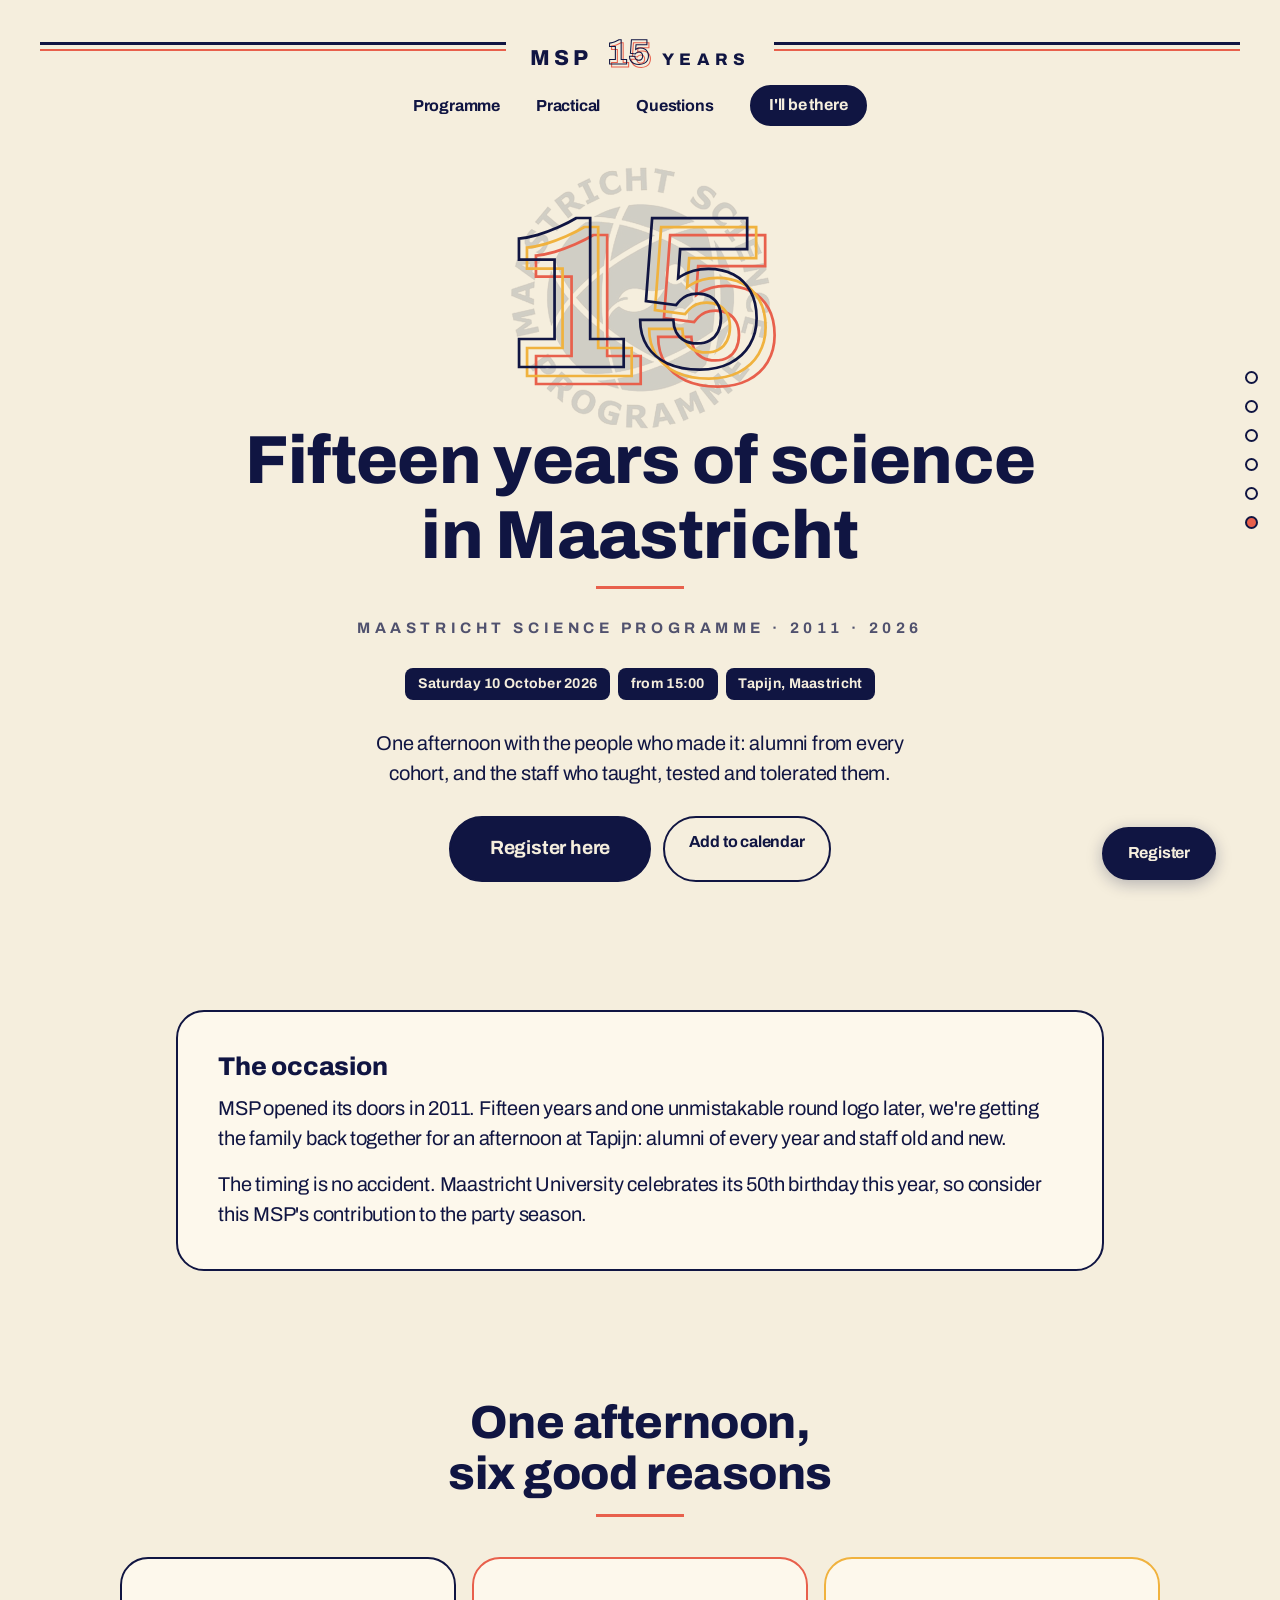
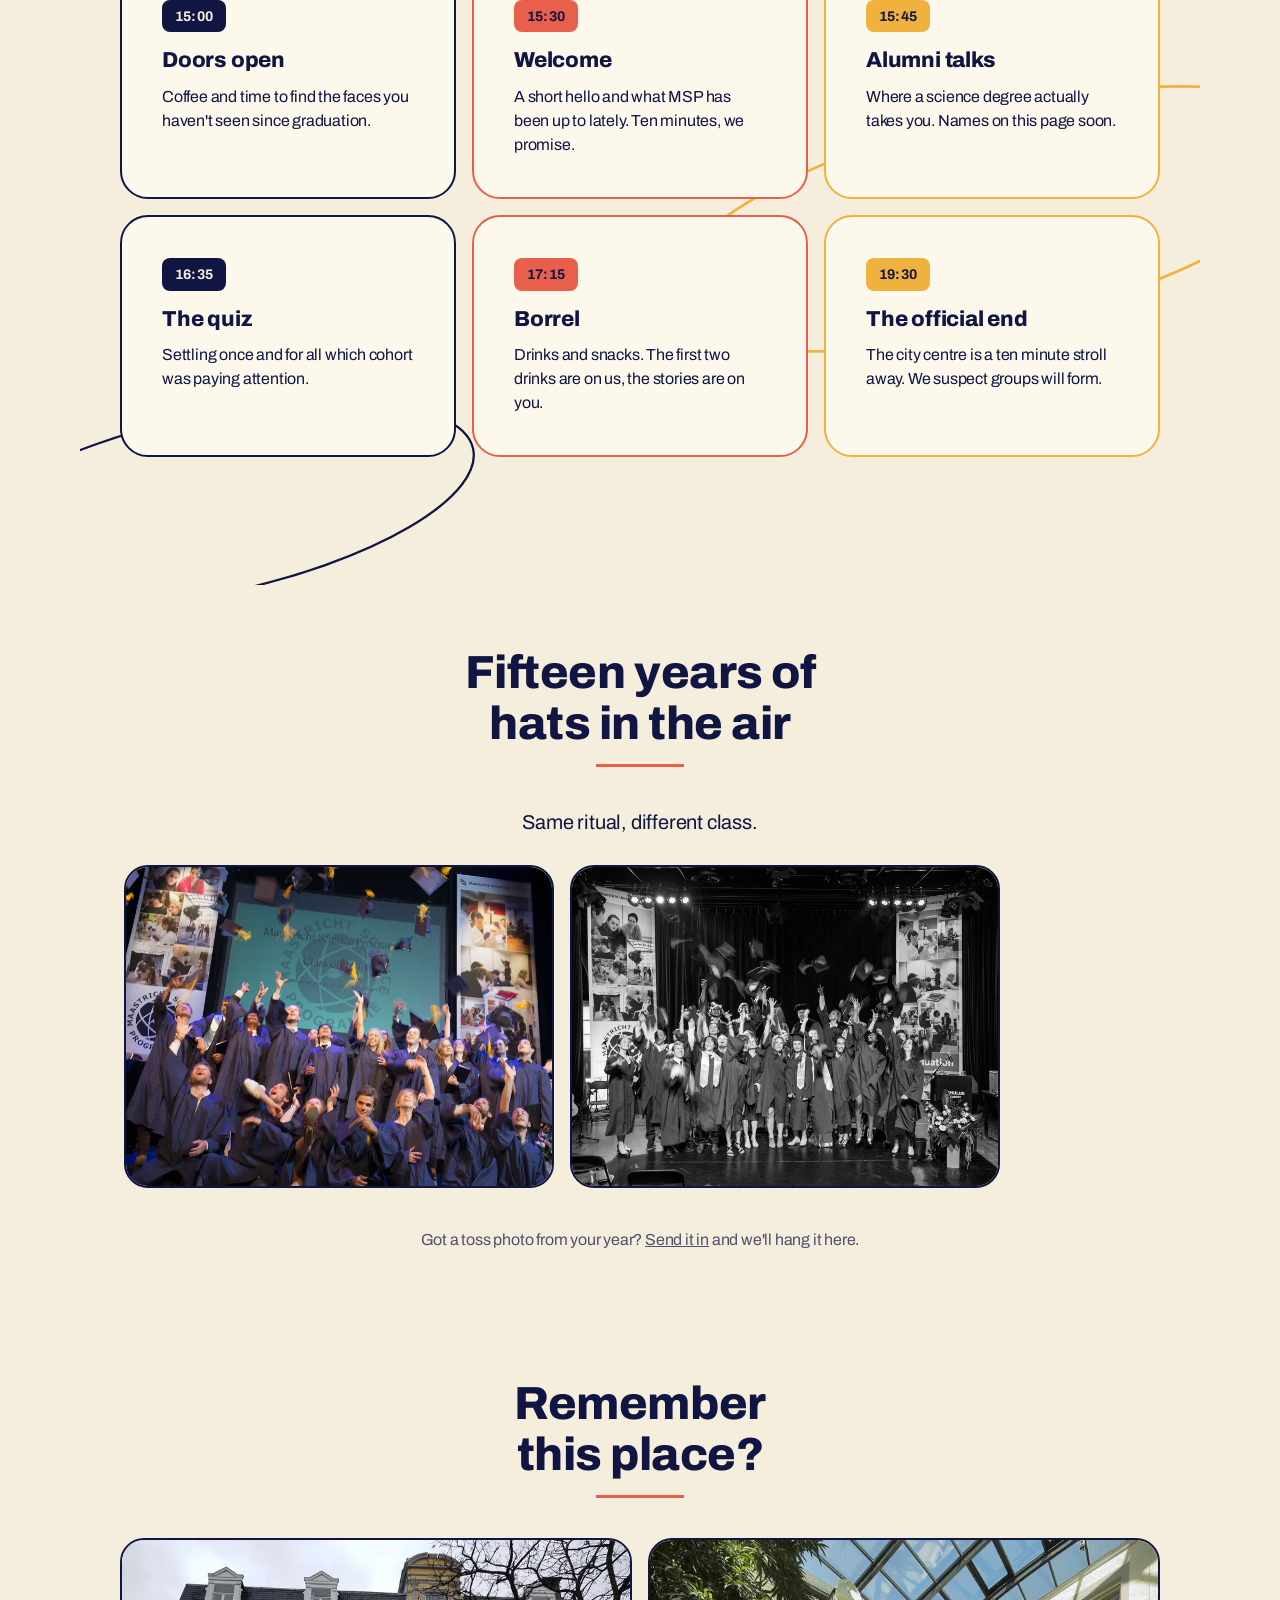
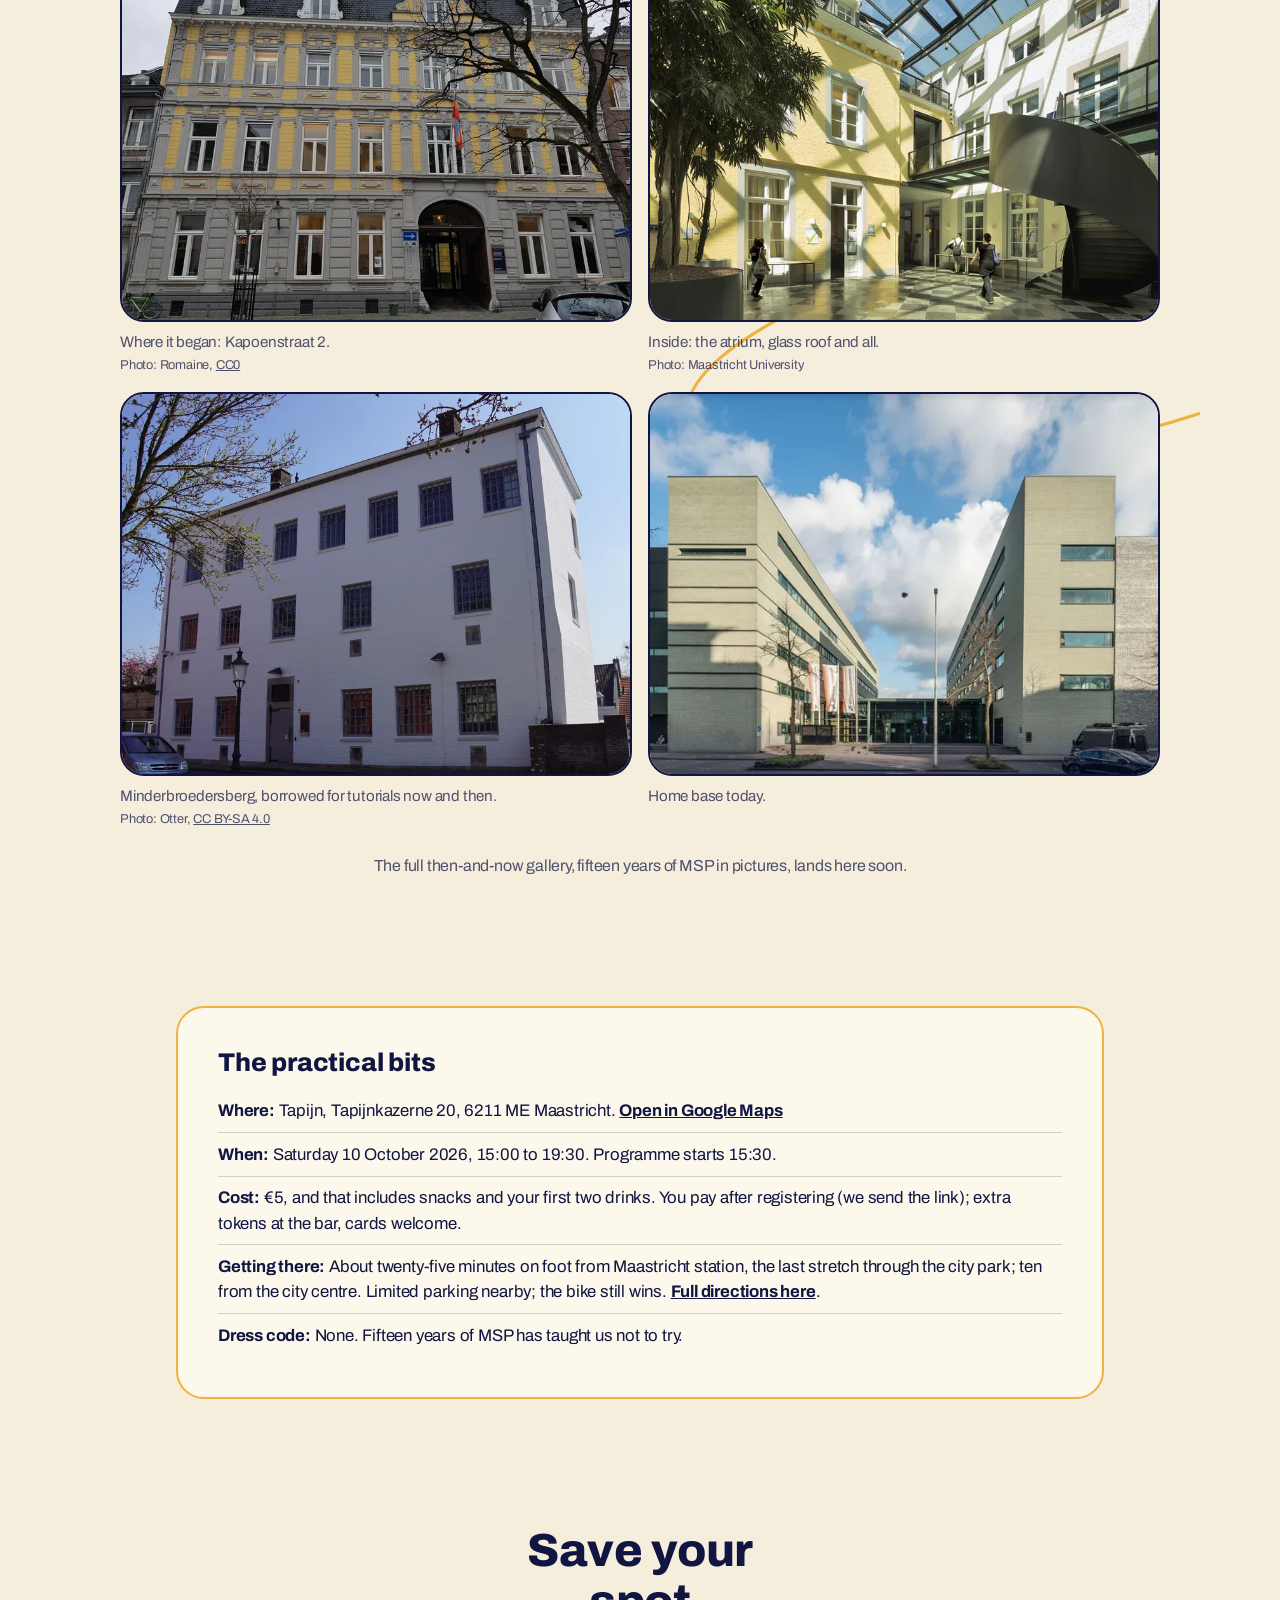
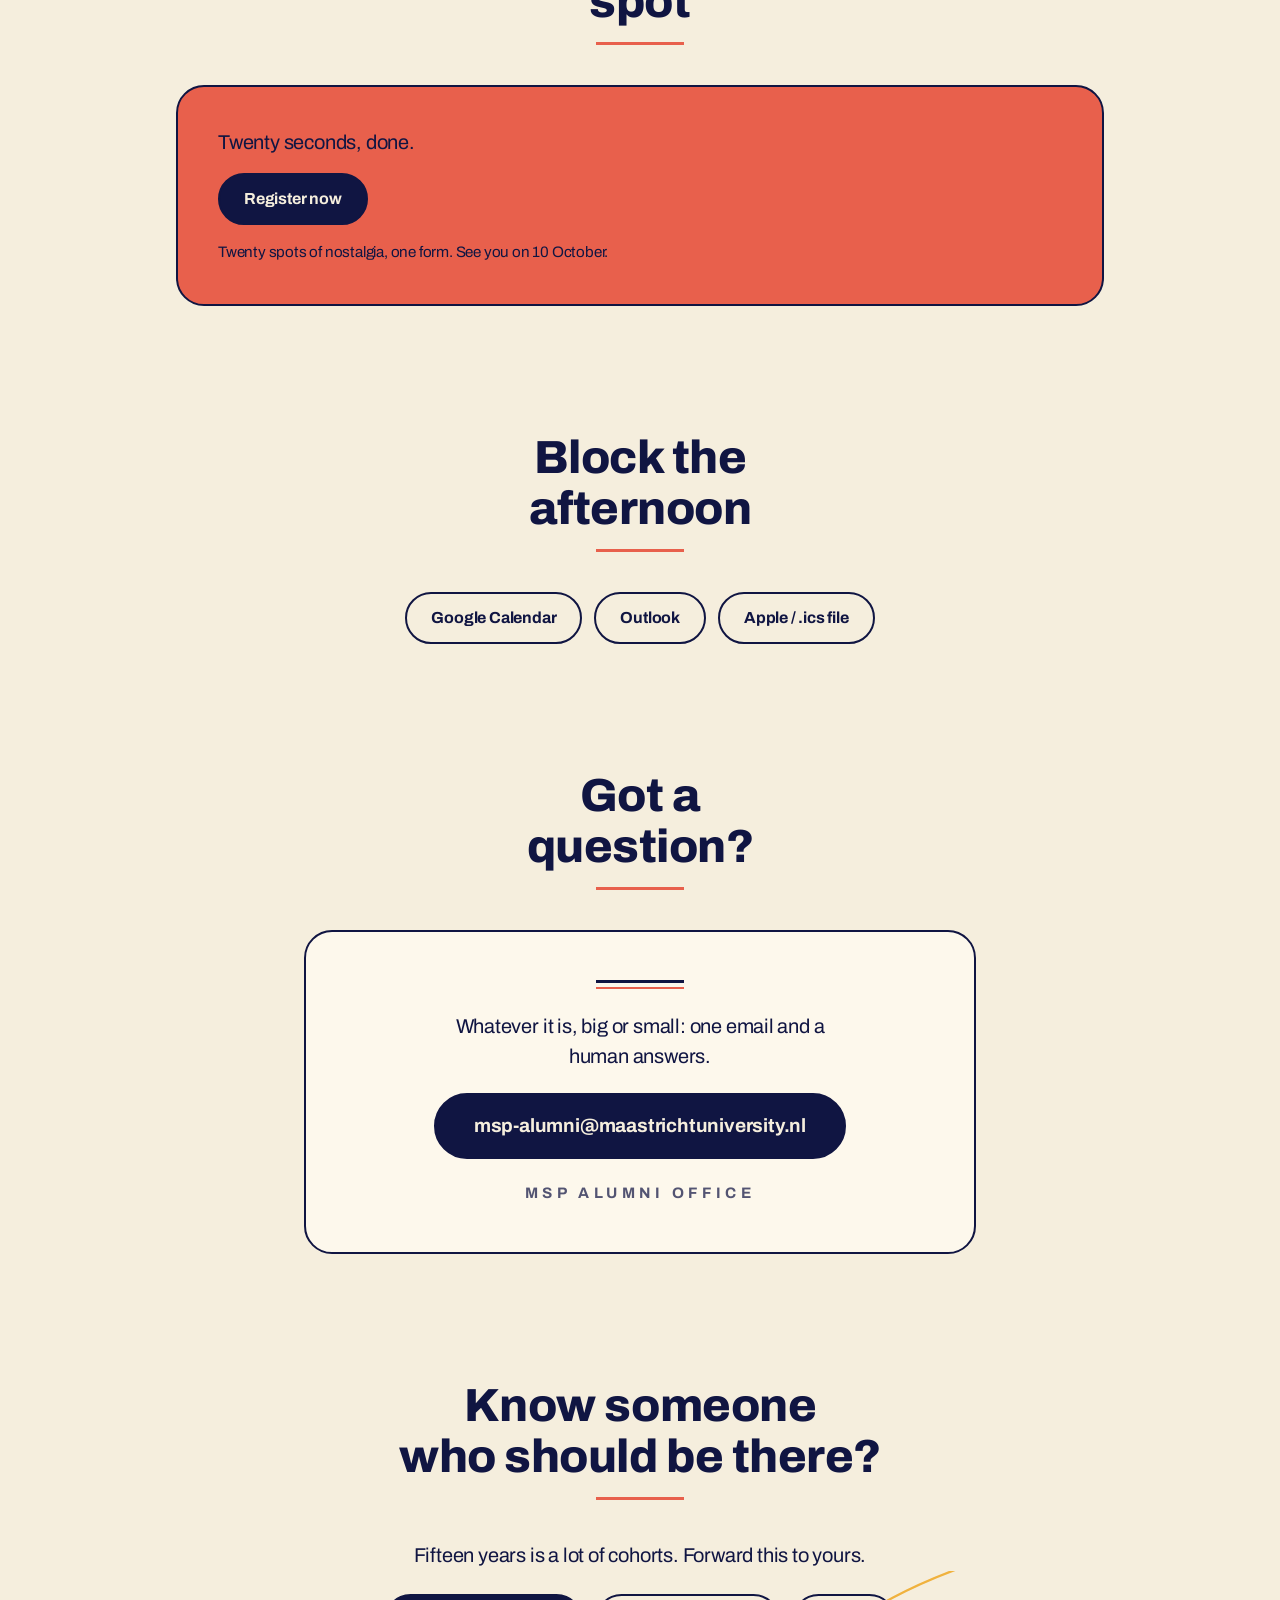
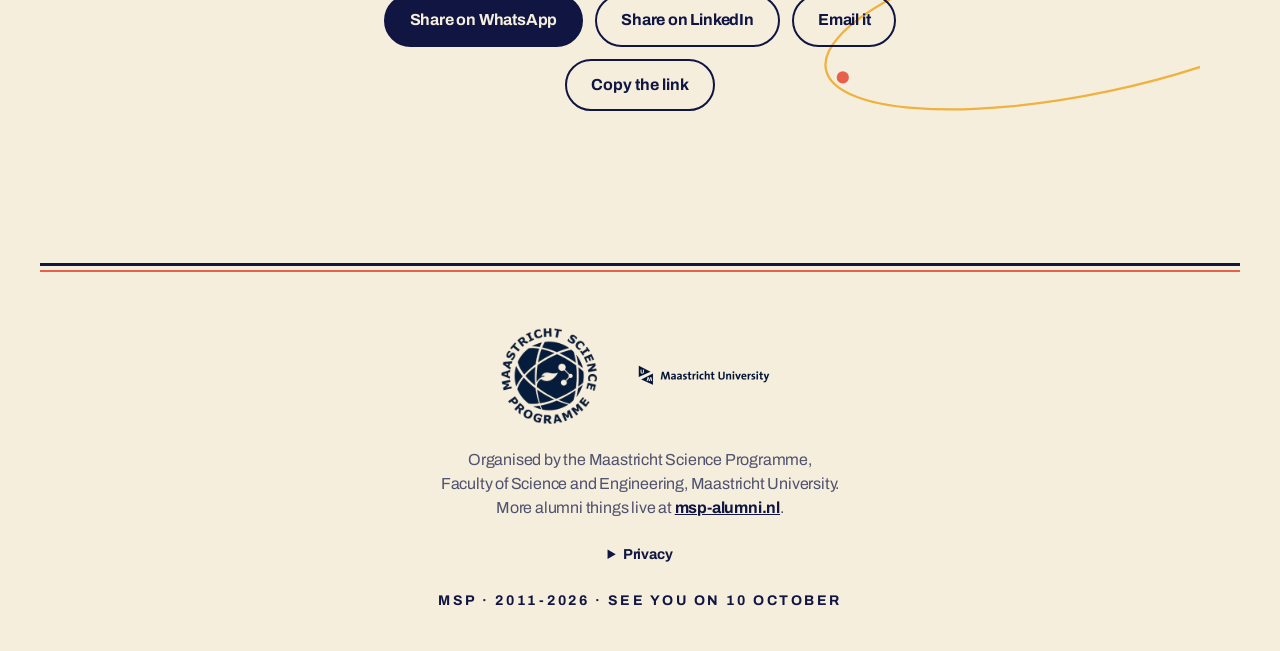
==== index.html @ 04e33cd6 "Section dot nav (desktop) + floating register pill past the hero (Inaki's suggestion)" ====
<!DOCTYPE html>
<html lang="en">
<head>
  <meta charset="utf-8">
  <meta name="viewport" content="width=device-width, initial-scale=1">
  <title>MSP 15 Years · Anniversary Drinks</title>
  <meta name="description" content="The Maastricht Science Programme turns 15. Anniversary drinks for alumni and staff, Saturday 10 October 2026, Tapijn, Maastricht.">
  <meta name="theme-color" content="#f5eedd">

  <meta property="og:title" content="MSP 15 Years · Anniversary Drinks in Maastricht">
  <meta property="og:description" content="Saturday 10 October 2026, from 15:00 at Tapijn. Alumni talks, the quiz, and a proper borrel. All MSP alumni and staff welcome. Entry €5, first two drinks included.">
  <meta property="og:image" content="https://msp15.nl/assets/img/og-image.jpg">
  <meta property="og:image:width" content="1200">
  <meta property="og:image:height" content="630">
  <meta property="og:url" content="https://msp15.nl/">
  <meta property="og:type" content="website">
  <meta name="twitter:card" content="summary_large_image">

  <link rel="icon" href="favicon.ico" sizes="32x32">
  <link rel="icon" href="favicon.svg" type="image/svg+xml">
  <link rel="apple-touch-icon" href="apple-touch-icon.png">

  <link rel="preload" href="assets/fonts/archivo-latin-var.woff2" as="font" type="font/woff2" crossorigin>
  <link rel="stylesheet" href="css/style.css">
</head>
<body>
  <a class="skip" href="#main">Skip to content</a>

  <div class="splash" aria-hidden="true">
    <span class="splash-rules splash-rules--a"></span>
    <span class="splash-rules splash-rules--b"></span>
    <div class="splash-lockup">
      <img class="splash-logo" src="assets/img/msp-logo-navy-480.png" alt="" width="480" height="484">
      <svg class="splash-15" viewBox="32 26 240 184">
        <g font-family="'Archivo', Arial, sans-serif" font-weight="800" font-size="200" text-anchor="middle" fill="none">
          <text x="160" y="198" stroke="#e8604c" stroke-width="2.5">15</text>
          <text x="152" y="190" stroke="#f0b23e" stroke-width="2.5">15</text>
          <text x="144" y="182" stroke="#101542" stroke-width="2.5">15</text>
        </g>
      </svg>
    </div>
  </div>

  <header class="site-head">
    <div class="head-inner">
      <span class="rule-pair" aria-hidden="true"></span>
      <a class="mark" href="#top" aria-label="MSP 15 years, back to top">
        <span class="mark-msp">MSP</span>
        <svg class="mark-15" viewBox="0 0 290 230" aria-hidden="true" style="overflow: visible">
          <g font-family="'Archivo', Arial, sans-serif" font-weight="800" font-size="200" text-anchor="middle" fill="none">
            <text x="158" y="196" stroke="#e8604c" stroke-width="6">15</text>
            <text x="146" y="184" stroke="#101542" stroke-width="6">15</text>
          </g>
        </svg>
        <span class="mark-years">years</span>
      </a>
      <span class="rule-pair" aria-hidden="true"></span>
    </div>
    <nav aria-label="Main" class="head-nav">
      <a href="#programme">Programme</a>
      <a href="#practical">Practical</a>
      <a href="#faq">Questions</a>
      <a href="#rsvp" class="btn btn-primary btn-small js-rsvp">I'll be there</a>
    </nav>
  </header>

  <nav class="dot-nav" aria-label="Page sections">
    <a href="#occasion"><span>The occasion</span></a>
    <a href="#programme"><span>Programme</span></a>
    <a href="#hats"><span>Hats in the air</span></a>
    <a href="#practical"><span>Practical</span></a>
    <a href="#rsvp"><span>Register</span></a>
    <a href="#share"><span>Spread the word</span></a>
  </nav>

  <a href="#rsvp" class="btn btn-primary floating-register js-rsvp" hidden>Register</a>

  <main id="main">
    <section class="hero" id="top">
      <div class="hero-lockup">
        <img class="hero-logo" src="assets/img/msp-logo-navy-480.png" alt="" width="480" height="484">
        <svg class="hero-15" viewBox="32 26 240 184" role="img" aria-label="15">
          <g font-family="'Archivo', Arial, sans-serif" font-weight="800" font-size="200" text-anchor="middle" fill="none">
            <text x="160" y="198" stroke="#e8604c" stroke-width="2.5">15</text>
            <text x="152" y="190" stroke="#f0b23e" stroke-width="2.5">15</text>
            <text x="144" y="182" stroke="#101542" stroke-width="2.5">15</text>
          </g>
        </svg>
      </div>
      <h1 class="two-line">
        <span class="line-serif">Fifteen years of science</span>
        <span class="line-sans">in Maastricht</span>
      </h1>
      <p class="kicker">Maastricht Science Programme · 2011 · 2026</p>
      <p class="date-line">
        <span class="chip chip-dark">Saturday 10 October 2026</span>
        <span class="chip chip-dark">from 15:00</span>
        <span class="chip chip-dark">Tapijn, Maastricht</span>
      </p>
      <p class="hero-pitch">One afternoon with the people who made it: alumni from every cohort, and
        the staff who taught, tested and tolerated them.</p>
      <p class="hero-cta">
        <a href="#rsvp" class="btn btn-primary btn-big js-rsvp">Register here</a>
        <a href="#calendar" class="btn btn-ghost">Add to calendar</a>
      </p>
    </section>

    <section class="section" id="occasion" aria-labelledby="occasion-h">
      <div class="card reveal">
        <h2 id="occasion-h">The occasion</h2>
        <p>MSP opened its doors in 2011. Fifteen years and one unmistakable round logo later, we're
          getting the family back together for an afternoon at Tapijn: alumni of every year and staff
          old and new.</p>
        <p>The timing is no accident. Maastricht University celebrates its 50th birthday this year, so
          consider this MSP's contribution to the party season.</p>
      </div>
    </section>

    <section class="section section-arc" id="programme" aria-labelledby="programme-h">
      <h2 class="two-line" id="programme-h">
        <span class="line-serif">One afternoon,</span>
        <span class="line-sans">six good reasons</span>
      </h2>
      <div class="prog-grid">
        <article class="card reveal">
          <span class="chip chip-dark">15:00</span>
          <h3>Doors open</h3>
          <p>Coffee and time to find the faces you haven't seen since graduation.</p>
        </article>
        <article class="card card--red reveal">
          <span class="chip chip-dark">15:30</span>
          <h3>Welcome</h3>
          <p>A short hello and what MSP has been up to lately. Ten minutes, we promise.</p>
        </article>
        <article class="card card--green reveal">
          <span class="chip chip-dark">15:45</span>
          <h3>Alumni talks</h3>
          <p>Where a science degree actually takes you. Names on this page soon.</p>
        </article>
        <article class="card reveal">
          <span class="chip chip-dark">16:35</span>
          <h3>The quiz</h3>
          <p>Settling once and for all which cohort was paying attention.</p>
        </article>
        <article class="card card--red reveal">
          <span class="chip chip-dark">17:15</span>
          <h3>Borrel</h3>
          <p>Drinks and snacks. The first two drinks are on us, the stories are on you.</p>
        </article>
        <article class="card card--green reveal">
          <span class="chip chip-dark">19:30</span>
          <h3>The official end</h3>
          <p>The city centre is a ten minute stroll away. We suspect groups will form.</p>
        </article>
      </div>
    </section>

    <section class="section" id="hats" aria-labelledby="hats-h">
      <h2 class="two-line" id="hats-h">
        <span class="line-serif">Fifteen years of</span>
        <span class="line-sans">hats in the air</span>
      </h2>
      <p class="hats-intro">Same ritual, different class.</p>
      <div class="hats-strip" tabindex="0" role="group" aria-label="Graduation hat-toss photos through the years, scrolls sideways">
        <figure class="hat-card reveal">
          <picture>
            <source type="image/webp" srcset="assets/img/hats/hats-01.webp">
            <img src="assets/img/hats/hats-01.jpg" width="900" height="614" loading="lazy" decoding="async"
                 alt="The class of 2014 throwing their caps on the theatre stage">
          </picture>
        </figure>
        <figure class="hat-card reveal">
          <picture>
            <source type="image/webp" srcset="assets/img/hats/hats-02.webp">
            <img src="assets/img/hats/hats-02.jpg" width="900" height="600" loading="lazy" decoding="async"
                 alt="Peak of the 2015 toss, in black and white">
          </picture>
        </figure>
        <figure class="hat-card reveal">
          <picture>
            <source type="image/webp" srcset="assets/img/hats/hats-03.webp">
            <img src="assets/img/hats/hats-03.jpg" width="900" height="600" loading="lazy" decoding="async"
                 alt="Caps against the winter graduation screen, January 2016">
          </picture>
        </figure>
        <figure class="hat-card reveal">
          <picture>
            <source type="image/webp" srcset="assets/img/hats/hats-04.webp">
            <img src="assets/img/hats/hats-04.jpg" width="900" height="600" loading="lazy" decoding="async"
                 alt="The class of 2016 filling a gothic hall with caps">
          </picture>
        </figure>
        <figure class="hat-card reveal">
          <picture>
            <source type="image/webp" srcset="assets/img/hats/hats-05.webp">
            <img src="assets/img/hats/hats-05.jpg" width="900" height="600" loading="lazy" decoding="async"
                 alt="A winter toss on the church steps, February 2017">
          </picture>
        </figure>
        <figure class="hat-card reveal">
          <picture>
            <source type="image/webp" srcset="assets/img/hats/hats-06.webp">
            <img src="assets/img/hats/hats-06.jpg" width="900" height="600" loading="lazy" decoding="async"
                 alt="The class of 2017 outside Sint Janskerk in the summer sun">
          </picture>
        </figure>
        <figure class="hat-card reveal">
          <picture>
            <source type="image/webp" srcset="assets/img/hats/hats-07.webp">
            <img src="assets/img/hats/hats-07.jpg" width="900" height="600" loading="lazy" decoding="async"
                 alt="Caps in the church rafters, February 2018">
          </picture>
        </figure>
        <figure class="hat-card reveal">
          <picture>
            <source type="image/webp" srcset="assets/img/hats/hats-08.webp">
            <img src="assets/img/hats/hats-08.jpg" width="900" height="600" loading="lazy" decoding="async"
                 alt="The class of 2018 against a summer sky">
          </picture>
        </figure>
        <figure class="hat-card reveal">
          <picture>
            <source type="image/webp" srcset="assets/img/hats/hats-09.webp">
            <img src="assets/img/hats/hats-09.jpg" width="900" height="600" loading="lazy" decoding="async"
                 alt="The class of 2019 on the steps, caps everywhere">
          </picture>
        </figure>
        <figure class="hat-card reveal">
          <picture>
            <source type="image/webp" srcset="assets/img/hats/hats-10.webp">
            <img src="assets/img/hats/hats-10.jpg" width="900" height="600" loading="lazy" decoding="async"
                 alt="The 2021 cohort's group jump outside the faculty building">
          </picture>
        </figure>
        <figure class="hat-card reveal">
          <picture>
            <source type="image/webp" srcset="assets/img/hats/hats-11.webp">
            <img src="assets/img/hats/hats-11.jpg" width="900" height="600" loading="lazy" decoding="async"
                 alt="Caps in front of the MSP globe, class of 2022">
          </picture>
        </figure>
        <figure class="hat-card reveal">
          <picture>
            <source type="image/webp" srcset="assets/img/hats/hats-12.webp">
            <img src="assets/img/hats/hats-12.jpg" width="900" height="600" loading="lazy" decoding="async"
                 alt="The class of 2023 filling the auditorium with caps">
          </picture>
        </figure>
        <figure class="hat-card reveal">
          <picture>
            <source type="image/webp" srcset="assets/img/hats/hats-13.webp">
            <img src="assets/img/hats/hats-13.jpg" width="900" height="450" loading="lazy" decoding="async"
                 alt="A dense cloud of caps above the class of 2024">
          </picture>
        </figure>
        <figure class="hat-card reveal">
          <picture>
            <source type="image/webp" srcset="assets/img/hats/hats-14.webp">
            <img src="assets/img/hats/hats-14.jpg" width="900" height="600" loading="lazy" decoding="async"
                 alt="The mini-ceremony group's own toss, July 2024">
          </picture>
        </figure>
      </div>
      <p class="photos-note">Got a toss photo from your year? <a class="js-mail" href="#">Send it in</a><noscript>
        (msp-alumni [at] maastrichtuniversity [dot] nl)</noscript> and we'll hang it here.</p>
    </section>

    <section class="section" id="counter" aria-labelledby="counter-h" hidden>
      <div class="card card--gold reveal">
        <h2 id="counter-h"><span class="js-count">0</span> alumni and staff are in</h2>
        <p>Updated every few days.</p>
      </div>
    </section>

    <section class="section arc-tr" id="photos" aria-labelledby="photos-h">
      <h2 class="two-line" id="photos-h">
        <span class="line-serif">Remember</span>
        <span class="line-sans">this place?</span>
      </h2>
      <div class="photo-grid">
        <figure class="reveal">
          <picture>
            <source type="image/webp" srcset="assets/img/oldentrance-800.webp 800w, assets/img/oldentrance-1600.webp 1600w" sizes="(min-width: 900px) 45vw, 92vw">
            <img src="assets/img/oldentrance-800.jpg" srcset="assets/img/oldentrance-800.jpg 800w, assets/img/oldentrance-1600.jpg 1600w" sizes="(min-width: 900px) 45vw, 92vw"
                 width="800" height="600" loading="lazy" decoding="async"
                 alt="The yellow and grey facade of Herenhuis Hustinx at Kapoenstraat 2, MSP's first home">
          </picture>
          <figcaption>Where it began: Kapoenstraat 2.
            <span class="ph-credit">Photo: Romaine, <a href="https://creativecommons.org/publicdomain/zero/1.0/" target="_blank" rel="noopener">CC0</a></span></figcaption>
        </figure>
        <figure class="reveal">
          <picture>
            <source type="image/webp" srcset="assets/img/oldatrium-800.webp">
            <img src="assets/img/oldatrium-800.jpg" width="800" height="534" loading="lazy" decoding="async"
                 alt="The glass-roofed atrium with spiral staircase inside Kapoenstraat 2">
          </picture>
          <figcaption>Inside: the atrium, glass roof and all.
            <span class="ph-credit">Photo: Maastricht University</span></figcaption>
        </figure>
        <figure class="reveal">
          <picture>
            <source type="image/webp" srcset="assets/img/oldbuilding-800.webp 800w, assets/img/oldbuilding-1600.webp 1600w" sizes="(min-width: 900px) 45vw, 92vw">
            <img src="assets/img/oldbuilding-800.jpg" srcset="assets/img/oldbuilding-800.jpg 800w, assets/img/oldbuilding-1600.jpg 1600w" sizes="(min-width: 900px) 45vw, 92vw"
                 width="800" height="610" loading="lazy" decoding="async"
                 alt="The white monumental building at Minderbroedersberg">
          </picture>
          <figcaption>Minderbroedersberg, borrowed for tutorials now and then.
            <span class="ph-credit">Photo: Otter, <a href="https://creativecommons.org/licenses/by-sa/4.0/" target="_blank" rel="noopener">CC BY-SA 4.0</a></span></figcaption>
        </figure>
        <figure class="reveal">
          <picture>
            <source type="image/webp" srcset="assets/img/building-800.webp">
            <img src="assets/img/building-800.jpg" width="800" height="456" loading="lazy" decoding="async"
                 alt="The Faculty of Science and Engineering building at Paul-Henri Spaaklaan">
          </picture>
          <figcaption>Home base today.</figcaption>
        </figure>
      </div>
      <p class="photos-note reveal">The full then-and-now gallery, fifteen years of MSP in pictures, lands
        here soon.</p>
    </section>

    <section class="section" id="practical" aria-labelledby="practical-h">
      <div class="card card--green reveal">
        <h2 id="practical-h">The practical bits</h2>
        <ul class="fact-list">
          <li><strong>Where:</strong> Tapijn, Tapijnkazerne 20, 6211 ME Maastricht.
            <a href="https://maps.google.com/?q=Tapijnkazerne+20,+6211+ME+Maastricht" target="_blank" rel="noopener">Open in Google Maps</a></li>
          <li><strong>When:</strong> Saturday 10 October 2026, 15:00 to 19:30. Programme starts 15:30.</li>
          <li><strong>Cost:</strong> €5, and that includes snacks and your first two drinks. You
            pay after registering (we send the link); extra tokens at the bar, cards welcome.</li>
          <li><strong>Getting there:</strong> About twenty-five minutes on foot from Maastricht
            station, the last stretch through the city park; ten from the city centre. Limited parking
            nearby; the bike still wins. <a href="getting-there.html">Full directions here</a>.</li>
          <li><strong>Dress code:</strong> None. Fifteen years of MSP has taught us not to try.</li>
        </ul>
      </div>
    </section>

    <section class="section" id="rsvp" aria-labelledby="rsvp-h">
      <h2 class="two-line" id="rsvp-h">
        <span class="line-serif">Save your</span>
        <span class="line-sans">spot</span>
      </h2>
      <div class="card reveal">
        <p class="js-rsvp-open" hidden>Twenty seconds, done.</p>
        <p class="js-rsvp-closed">Registration opens in early September, together with the invitation
          email. The button will be right here the moment it's live.</p>
        <p class="rsvp-actions">
          <a class="btn btn-dark js-rsvp-link" hidden>Register now</a>
        </p>
        <p class="rsvp-note js-rsvp-closed">Got this link from a friend and want the invitation too?
          Come back in September, the registration link will be on this page.</p>
        <p class="rsvp-note js-rsvp-open" hidden>Twenty spots of nostalgia, one form. See you on
          10 October.</p>
      </div>
    </section>

    <section class="section" id="calendar" aria-labelledby="calendar-h">
      <h2 class="two-line" id="calendar-h">
        <span class="line-serif">Block the</span>
        <span class="line-sans">afternoon</span>
      </h2>
      <p class="cal-actions">
        <a class="btn btn-ghost" target="_blank" rel="noopener"
           href="https://calendar.google.com/calendar/render?action=TEMPLATE&amp;text=MSP%2015%20Years%20%C2%B7%20Anniversary%20Drinks&amp;dates=20261010T130000Z%2F20261010T173000Z&amp;location=Tapijn%2C%20Tapijnkazerne%2020%2C%206211%20ME%20Maastricht&amp;details=Fifteen%20years%20of%20Maastricht%20Science%20Programme.%20Details%3A%20https%3A%2F%2Fmsp15.nl%2F">Google Calendar</a>
        <a class="btn btn-ghost" target="_blank" rel="noopener"
           href="https://outlook.live.com/calendar/0/deeplink/compose?path=%2Fcalendar%2Faction%2Fcompose&amp;rru=addevent&amp;subject=MSP%2015%20Years%20%C2%B7%20Anniversary%20Drinks&amp;startdt=2026-10-10T13%3A00%3A00Z&amp;enddt=2026-10-10T17%3A30%3A00Z&amp;location=Tapijn%2C%20Tapijnkazerne%2020%2C%206211%20ME%20Maastricht&amp;body=Fifteen%20years%20of%20Maastricht%20Science%20Programme.%20Details%3A%20https%3A%2F%2Fmsp15.nl%2F">Outlook</a>
        <a class="btn btn-ghost" href="event.ics" download>Apple / .ics file</a>
      </p>
    </section>

    <section class="section" id="faq" aria-labelledby="faq-h">
      <h2 class="two-line" id="faq-h">
        <span class="line-serif">Got a</span>
        <span class="line-sans">question?</span>
      </h2>
      <div class="card questions-card reveal">
        <span class="rule-pair rule-pair--mini" aria-hidden="true"></span>
        <p class="questions-line">Whatever it is, big or small: one email and a human answers.</p>
        <a class="btn btn-primary btn-big js-mail" href="#">email us</a>
        <noscript><p>msp-alumni [at] maastrichtuniversity [dot] nl</p></noscript>
        <p class="kicker">MSP Alumni Office</p>
      </div>
    </section>

    <section class="section arc-tr" id="share" aria-labelledby="share-h">
      <div class="share-block reveal">
        <h2 class="two-line" id="share-h">
          <span class="line-serif">Know someone</span>
          <span class="line-sans">who should be there?</span>
        </h2>
        <p>Fifteen years is a lot of cohorts. Forward this to yours.</p>
        <p class="share-actions">
          <a class="btn btn-primary" target="_blank" rel="noopener"
             href="https://wa.me/?text=MSP%20is%20turning%2015%20and%20everyone%20is%20invited%20back%20to%20Maastricht%20for%20anniversary%20drinks%20on%20Saturday%2010%20October.%20Are%20you%20going%3F%20https%3A%2F%2Fmsp15.nl%2F%3Fsrc%3Dwa">Share on WhatsApp</a>
          <a class="btn btn-ghost" target="_blank" rel="noopener"
             href="https://www.linkedin.com/sharing/share-offsite/?url=https%3A%2F%2Fmsp15.nl%2F%3Fsrc%3Dli">Share on LinkedIn</a>
          <a class="btn btn-ghost"
             href="mailto:?subject=MSP%20turns%2015%2C%20drinks%20in%20Maastricht%20on%2010%20October&amp;body=MSP%20is%20turning%2015%20and%20everyone%20is%20invited%20back%20to%20Maastricht%20for%20anniversary%20drinks%20on%20Saturday%2010%20October.%20Are%20you%20going%3F%20https%3A%2F%2Fmsp15.nl%2F%3Fsrc%3Dmail">Email it</a>
          <button class="btn btn-ghost js-copy" type="button">Copy the link</button>
        </p>
      </div>
    </section>
  </main>

  <footer class="site-foot">
    <span class="rule-pair rule-pair--full" aria-hidden="true"></span>
    <div class="foot-logos">
      <img src="assets/img/msp-logo-navy-480.png" alt="Maastricht Science Programme logo" width="120" height="121" loading="lazy">
      <img src="assets/img/um-logo-navy.png" alt="Maastricht University" width="180" height="48" loading="lazy">
    </div>
    <p class="foot-line">Organised by the Maastricht Science Programme,<br>
      Faculty of Science and Engineering, Maastricht University.<br>
      More alumni things live at <a href="https://msp-alumni.nl" target="_blank" rel="noopener">msp-alumni.nl</a>.</p>
    <details class="privacy">
      <summary>Privacy</summary>
      <p>This event is organised by the Maastricht Science Programme (Faculty of Science and
        Engineering, Maastricht University). This page uses no cookies and no trackers. It is hosted
        on GitHub Pages, whose servers keep standard access logs like any web server. Registration
        data is collected in the university's Qualtrics environment, is used only to organise this
        event, and is deleted after it. Photos taken at the event may appear on this page afterwards;
        if you would rather not appear, tell us or the photographer, or send one line to the
        <a class="js-mail" href="#">MSP alumni office</a><noscript>
        (msp-alumni [at] maastrichtuniversity [dot] nl)</noscript> and we will take the photo down.
        See also the <a href="https://www.maastrichtuniversity.nl/privacy-security" target="_blank" rel="noopener">Maastricht University privacy statement</a>.</p>
    </details>
    <p class="foot-copy">MSP · 2011-2026 · see you on 10 October</p>
  </footer>

  <script src="js/main.js"></script>
</body>
</html>
---- css/style.css ----
/* MSP 15 Years · the MSP15 anniversary identity: cream ground, ink/coral/amber
   linework, varsity outline numerals, all Archivo. Palette from
   Operations\Projects\MSP15 Anneversary\MSP15 Logo designs\Final palette designs. */

@font-face {
  font-family: "Archivo";
  src: url("../assets/fonts/archivo-latin-var.woff2") format("woff2");
  font-weight: 100 900;
  font-display: swap;
}

:root {
  --ink: #101542;
  --coral: #e8604c;
  --amber: #f0b23e;
  --cream: #f5eedd;
  --panel: #fdf8ec;
  --ink-soft: rgba(16, 21, 66, 0.72);
  --sans: "Archivo", Arial, sans-serif;
}

* { margin: 0; padding: 0; box-sizing: border-box; }

html { scroll-padding-top: 7rem; }
@media (prefers-reduced-motion: no-preference) {
  html { scroll-behavior: smooth; }
}

body {
  background: var(--cream);
  color: var(--ink);
  font-family: var(--sans);
  font-size: 1.25rem;
  line-height: 1.5;
  letter-spacing: -0.01em;
  -webkit-font-smoothing: antialiased;
}
@media (max-width: 767px) { body { font-size: 1.0625rem; } }

img { max-width: 100%; height: auto; display: block; }
[hidden] { display: none !important; }
a { color: inherit; }
::selection { background: var(--amber); color: var(--ink); }
:focus-visible { outline: 3px solid var(--ink); outline-offset: 3px; border-radius: 4px; }

.skip {
  position: absolute; left: 1rem; top: -4rem; z-index: 20;
  background: var(--ink); color: var(--cream);
  padding: .5rem 1rem; border-radius: 99rem; text-decoration: none;
  transition: top .2s;
}
.skip:focus { top: 1rem; }

/* ---------- the double rule: ink over coral ---------- */
.rule-pair {
  display: block; flex: 1 1 auto; height: 9px; min-width: 1rem;
  background: linear-gradient(var(--ink) 0 3px, transparent 3px 7px, var(--coral) 7px 9px);
}
.rule-pair--full { width: 100%; }

/* ---------- header ---------- */
.site-head { padding: 1.5rem clamp(1.25rem, 4vw, 2.5rem) 0; }
.head-inner { display: flex; align-items: center; gap: 1.5rem; }
.mark {
  display: flex; align-items: baseline; gap: .6rem;
  text-decoration: none; line-height: 1;
}
.mark-msp, .mark-years {
  font-weight: 800; letter-spacing: .18em; font-size: 1.35rem;
  color: var(--ink); text-transform: uppercase;
}
.mark-years { font-size: 1.05rem; letter-spacing: .3em; }
.mark-15 { width: 3.2rem; height: auto; transform: translateY(.5rem); }

.head-nav {
  display: flex; justify-content: center; align-items: center;
  gap: clamp(1rem, 3vw, 2.25rem);
  padding: 1rem 1.25rem 0; flex-wrap: wrap;
}
.head-nav a { text-decoration: none; font-size: 1rem; font-weight: 700; }
.head-nav a:not(.btn):hover { color: var(--coral); }

/* ---------- type ---------- */
.two-line {
  display: flex; flex-direction: column; align-items: center; text-align: center;
  gap: .05em; font-weight: 800; color: var(--ink); letter-spacing: -0.01em;
  position: relative; padding-bottom: 1.1rem;
}
.line-serif, .line-sans { line-height: 1.05; }
.two-line::after {
  content: ""; position: absolute; bottom: 0; left: 50%;
  width: 5.5rem; height: 3px; background: var(--coral);
  transform: translateX(-50%);
}
h1.two-line { font-size: clamp(2.25rem, 6.5vw, 4.25rem); }
h2.two-line { font-size: clamp(1.75rem, 4.5vw, 2.9rem); margin-bottom: 2.5rem; }

.kicker {
  font-size: .95rem; font-weight: 700; letter-spacing: .3em;
  text-transform: uppercase; color: var(--ink-soft);
}

/* ---------- hero ---------- */
.hero {
  max-width: 58rem; margin-inline: auto; text-align: center;
  padding: clamp(2.5rem, 8vh, 6rem) clamp(1.25rem, 4vw, 2.5rem) 4rem;
  display: flex; flex-direction: column; align-items: center; gap: 1.75rem;
}
/* the lockup: the outline 15 centred, the round logo faded behind it */
.hero-lockup { position: relative; display: grid; place-items: center; }
.hero-logo { position: absolute; width: clamp(200px, 31vw, 320px); opacity: .15; }
.hero-15 { position: relative; width: clamp(165px, 25vw, 260px); height: auto; overflow: visible; }
@media (max-width: 640px) {
  .hero { gap: 1.1rem; padding-top: 1.75rem; padding-bottom: 2.5rem; }
}
.hero-pitch { max-width: 35rem; }
.date-line { display: flex; flex-wrap: wrap; gap: .5rem; justify-content: center; }
.hero-cta { display: flex; flex-wrap: wrap; gap: .75rem; justify-content: center; }

/* ---------- chips & buttons ---------- */
.chip {
  display: inline-block; font-size: .875rem; font-weight: 700;
  padding: .35rem .8rem; border-radius: .5rem; letter-spacing: .02em;
}
.chip-dark { background: var(--ink); color: var(--cream); }
.card .chip-dark { margin-bottom: 1rem; }

.btn {
  display: inline-block; font-family: var(--sans); font-weight: 700; font-size: 1rem;
  padding: .875rem 1.5rem; border-radius: 99rem; text-decoration: none;
  border: 2px solid var(--ink); cursor: pointer; line-height: 1.3;
}
.btn-small { padding: .5rem 1.1rem; font-size: .9rem; }
.btn-big { padding: 1.15rem 2.4rem; font-size: 1.2rem; }
.btn-primary { background: var(--ink); color: var(--cream); }
.btn-ghost { color: var(--ink); background: transparent; }
.btn-dark { background: var(--ink); color: var(--cream); }
@media (prefers-reduced-motion: no-preference) {
  .btn { transition: transform .25s ease, background .2s, color .2s; }
  .btn:hover { transform: scale(1.03); }
}
.btn-primary:hover, .btn-dark:hover { background: var(--coral); color: var(--ink); border-color: var(--ink); }
.btn-ghost:hover { background: var(--ink); color: var(--cream); }

/* ---------- sections & cards ---------- */
.section {
  max-width: 70rem; margin-inline: auto;
  padding: 4rem clamp(1.25rem, 4vw, 2.5rem);
}
@media (max-width: 767px) { .section { padding-block: 2rem; } }
.card {
  background: var(--panel); color: var(--ink);
  border: 2px solid var(--ink); border-radius: 1.75rem;
  padding: clamp(1.5rem, 4vw, 2.5rem);
}
.card h2, .card h3 { line-height: 1.15; margin-bottom: .75rem; font-size: 1.6rem; font-weight: 800; }
.card p + p { margin-top: 1rem; }

/* accent cycle: ink / coral / amber, carried by borders and chips */
.card--red { border-color: var(--coral); }
.card--red .chip-dark { background: var(--coral); color: var(--ink); }
.card--green { border-color: var(--amber); }
.card--green .chip-dark { background: var(--amber); color: var(--ink); }
.card--gold { background: var(--amber); border-color: var(--ink); }

/* the RSVP card gets the loud treatment */
#rsvp .card { background: var(--coral); border-color: var(--ink); }

#occasion .card, #practical .card, #rsvp .card { max-width: 58rem; margin-inline: auto; }

/* programme grid, with the orbit motif behind it */
.section-arc {
  position: relative;
  background-image: url("data:image/svg+xml,%3Csvg xmlns='http://www.w3.org/2000/svg' viewBox='0 0 1440 560'%3E%3Cg fill='none'%3E%3Cellipse cx='1120' cy='150' rx='380' ry='120' stroke='%23f0b23e' stroke-width='3' transform='rotate(-14 1120 150)'/%3E%3Ccircle cx='1420' cy='70' r='9' fill='%23e8604c'/%3E%3Cellipse cx='240' cy='470' rx='300' ry='100' stroke='%23101542' stroke-width='2.5' transform='rotate(-12 240 470)'/%3E%3Ccircle cx='-10' cy='430' r='8' fill='%23f0b23e'/%3E%3C/g%3E%3C/svg%3E");
  background-repeat: no-repeat; background-position: 50% 100%; background-size: 115% auto;
  padding-bottom: 8rem;
}
/* orbit accents for other sections: same motif, lighter touch. The rule of the
   house: lines may pass behind solid cards and photos, never behind bare text,
   so these sit at mid-height where the section's cards are. */
.arc-tr {
  background-image: url("data:image/svg+xml,%3Csvg xmlns='http://www.w3.org/2000/svg' viewBox='0 0 800 300'%3E%3Cg fill='none'%3E%3Cellipse cx='660' cy='55' rx='360' ry='105' stroke='%23f0b23e' stroke-width='3' transform='rotate(-12 660 55)'/%3E%3Ccircle cx='330' cy='140' r='8' fill='%23e8604c'/%3E%3C/g%3E%3C/svg%3E");
  background-repeat: no-repeat; background-position: 100% 62%; background-size: min(52rem, 95%) auto;
}
.arc-bl {
  background-image: url("data:image/svg+xml,%3Csvg xmlns='http://www.w3.org/2000/svg' viewBox='0 0 800 300'%3E%3Cg fill='none'%3E%3Cellipse cx='140' cy='245' rx='330' ry='95' stroke='%23e8604c' stroke-width='2.5' transform='rotate(10 140 245)'/%3E%3Ccircle cx='470' cy='160' r='8' fill='%23f0b23e'/%3E%3C/g%3E%3C/svg%3E");
  background-repeat: no-repeat; background-position: 0 88%; background-size: min(48rem, 90%) auto;
}
#share.arc-tr { background-position: 100% 100%; background-size: min(38rem, 75%) auto; }

.prog-grid {
  display: grid; gap: 1rem;
  grid-template-columns: repeat(3, 1fr);
}
@media (max-width: 991px) { .prog-grid { grid-template-columns: repeat(2, 1fr); } }
@media (max-width: 640px) { .prog-grid { grid-template-columns: 1fr; } }
.prog-grid h3 { font-size: 1.35rem; }
.prog-grid p { font-size: 1rem; }

/* hats-in-the-air filmstrip */
.hats-intro { text-align: center; margin-bottom: 1.5rem; }
.hats-strip {
  display: flex; gap: 1rem; overflow-x: auto;
  scroll-snap-type: x proximity; -webkit-overflow-scrolling: touch;
  padding: .25rem .25rem 1rem;
  scrollbar-color: var(--ink) var(--cream);
}
.hats-strip::-webkit-scrollbar { height: 8px; }
.hats-strip::-webkit-scrollbar-thumb { background: var(--ink); border-radius: 99rem; }
.hats-strip::-webkit-scrollbar-track { background: transparent; }
.hat-card {
  position: relative; flex: 0 0 clamp(270px, 60vw, 430px);
  border: 2px solid var(--ink); border-radius: 1.5rem; overflow: hidden;
  background: var(--panel); scroll-snap-align: center; margin: 0;
}
.hat-card img { width: 100%; height: 100%; aspect-ratio: 4 / 3; object-fit: cover; }

/* photos */
.photo-grid { display: grid; gap: 1rem; grid-template-columns: 1fr 1fr; }
@media (max-width: 767px) { .photo-grid { grid-template-columns: 1fr; } }
.photo-grid figure img {
  border-radius: 1.5rem; width: 100%; object-fit: cover;
  border: 2px solid var(--ink);
  aspect-ratio: 4 / 3; height: auto;
}
.photo-grid--single figure img { aspect-ratio: auto; }
.photo-grid figcaption { font-size: .95rem; margin-top: .6rem; color: var(--ink-soft); }
.photos-note { margin-top: 1.5rem; text-align: center; color: var(--ink-soft); font-size: 1rem; }
.ph-credit { display: block; font-size: .8rem; color: var(--ink-soft); margin-top: .15rem; }
.figure-tapijn { max-width: 34rem; margin-inline: auto; }

/* getting-there page */
.photo-grid--single { grid-template-columns: 1fr; max-width: 58rem; margin-inline: auto; }
.route-steps { margin: 1.25rem 0 0 1.35rem; }
.route-steps li { padding: .4rem 0; font-size: 1.05rem; }
.route-steps li::marker { font-weight: 800; color: var(--coral); }
.route-note { margin-top: 1.25rem; font-size: 1rem; color: var(--ink-soft); }
#walk .card, #arrival .card { max-width: 58rem; margin-inline: auto; }
.ways-grid h3 { font-size: 1.35rem; }
.ways-grid p { font-size: 1rem; }

/* facts */
.fact-list { list-style: none; }
.fact-list li { padding: .55rem 0; border-bottom: 1px solid rgba(16, 21, 66, .18); font-size: 1.05rem; }
.fact-list li:last-child { border-bottom: 0; }
.fact-list a { color: inherit; font-weight: 700; }

/* rsvp */
.rsvp-actions { margin-top: 1.25rem; }
.rsvp-note { font-size: .95rem; margin-top: 1.25rem; }

/* calendar + share */
.cal-actions, .share-actions {
  display: flex; flex-wrap: wrap; gap: .75rem; justify-content: center; margin-top: .5rem;
}
#calendar { text-align: center; }
.share-block { text-align: center; max-width: 42rem; margin-inline: auto; }
.share-block p { margin-bottom: 1.5rem; }

/* questions (replaced the FAQ accordions, 1 Sep) */
.questions-card {
  max-width: 42rem; margin-inline: auto; text-align: center;
  display: grid; place-items: center; gap: 1.4rem;
  padding: clamp(2rem, 5vw, 3rem);
}
.questions-line { max-width: 26rem; }
.rule-pair--mini { flex: none; width: 5.5rem; min-width: 0; }

/* ---------- section dot nav (desktop only) + floating register pill ---------- */
.dot-nav { display: none; }
@media (min-width: 992px) {
  .dot-nav {
    position: fixed; right: 1.4rem; top: 50%; transform: translateY(-50%);
    z-index: 40; display: flex; flex-direction: column; gap: 1rem;
  }
}
.dot-nav a {
  position: relative; display: block; width: 13px; height: 13px;
  border-radius: 50%; border: 2px solid var(--ink); background: transparent;
}
.dot-nav a:hover { background: var(--amber); }
.dot-nav a.active { background: var(--coral); }
.dot-nav a span {
  position: absolute; right: 1.6rem; top: 50%; transform: translateY(-50%);
  background: var(--ink); color: var(--cream);
  font-size: .8rem; font-weight: 700; letter-spacing: .02em;
  padding: .3rem .75rem; border-radius: 99rem; white-space: nowrap;
  opacity: 0; pointer-events: none; transition: opacity .15s;
}
.dot-nav a:hover span, .dot-nav a:focus-visible span { opacity: 1; }

.floating-register {
  position: fixed; right: 1.25rem; bottom: 1.25rem; z-index: 40;
  box-shadow: 0 4px 16px rgba(16, 21, 66, .28);
}
@media (min-width: 992px) { .floating-register { right: 4rem; } }

/* ---------- footer ---------- */
.site-foot {
  margin-top: 4rem; padding: 0 clamp(1.25rem, 4vw, 2.5rem) 2.5rem;
  display: flex; flex-direction: column; align-items: center; gap: 1.5rem; text-align: center;
}
.site-foot .rule-pair--full { margin-bottom: 2rem; }
.foot-logos { display: flex; align-items: center; gap: 2rem; flex-wrap: wrap; justify-content: center; }
.foot-logos img { width: auto; }
.foot-logos img:first-child { height: 96px; }
.foot-logos img:last-child { height: 40px; }
.foot-line { font-size: 1rem; color: var(--ink-soft); }
.foot-line a { font-weight: 700; color: var(--ink); }
.privacy { max-width: 42rem; font-size: .9rem; color: var(--ink-soft); }
.privacy summary { cursor: pointer; font-weight: 700; color: var(--ink); }
.privacy p { margin-top: .75rem; text-align: left; }
.foot-copy {
  font-size: .875rem; color: var(--ink); font-weight: 700; letter-spacing: .18em;
  text-transform: uppercase;
}

/* ---------- splash: the 15 with the logo spinning behind it, rules sweeping in.
   Gated on html.js, auto-dismissed by CSS animation (no JS needed to escape it),
   skipped entirely under reduced motion. ---------- */
.splash { display: none; }
@media (prefers-reduced-motion: no-preference) {
  .js .splash {
    display: grid; place-items: center;
    position: fixed; inset: 0; z-index: 100;
    background: var(--cream); overflow: hidden;
    animation: splash-out .55s ease 2.2s forwards;
  }
  .js body:has(.splash) { overflow: hidden; }
  .splash-lockup {
    position: relative; display: grid; place-items: center;
    animation: splash-pop .6s ease-out both;
  }
  .splash-logo {
    position: absolute; width: clamp(240px, 38vw, 380px); opacity: .18;
    animation: splash-spin 16s linear infinite;
  }
  .splash-15 { position: relative; width: clamp(190px, 30vw, 300px); height: auto; overflow: visible; }
  .splash-rules {
    position: absolute; left: 0; width: 100%; height: 9px;
    background: linear-gradient(var(--ink) 0 3px, transparent 3px 7px, var(--coral) 7px 9px);
  }
  .splash-rules--a { top: 17%; animation: rules-in-l .9s ease-out both, rules-drift 5s ease-in-out .9s infinite alternate; }
  .splash-rules--b { bottom: 17%; animation: rules-in-r .9s ease-out both, rules-drift 5s ease-in-out .9s infinite alternate-reverse; }
  @keyframes splash-out { to { opacity: 0; visibility: hidden; } }
  @keyframes splash-pop { from { opacity: 0; transform: scale(.9); } }
  @keyframes splash-spin { to { transform: rotate(360deg); } }
  @keyframes rules-in-l { from { transform: translateX(-100%); } }
  @keyframes rules-in-r { from { transform: translateX(100%); } }
  @keyframes rules-drift { from { translate: -1.5% 0; } to { translate: 1.5% 0; } }
}

/* ---------- reveals (gated on html.js so no-JS visitors see everything) ---------- */
@media (prefers-reduced-motion: no-preference) {
  .js .reveal {
    opacity: 0; transform: translateY(24px);
    transition: opacity .6s ease, transform .6s ease;
    transition-delay: var(--d, 0s);
  }
  .js .reveal.in { opacity: 1; transform: none; }
}
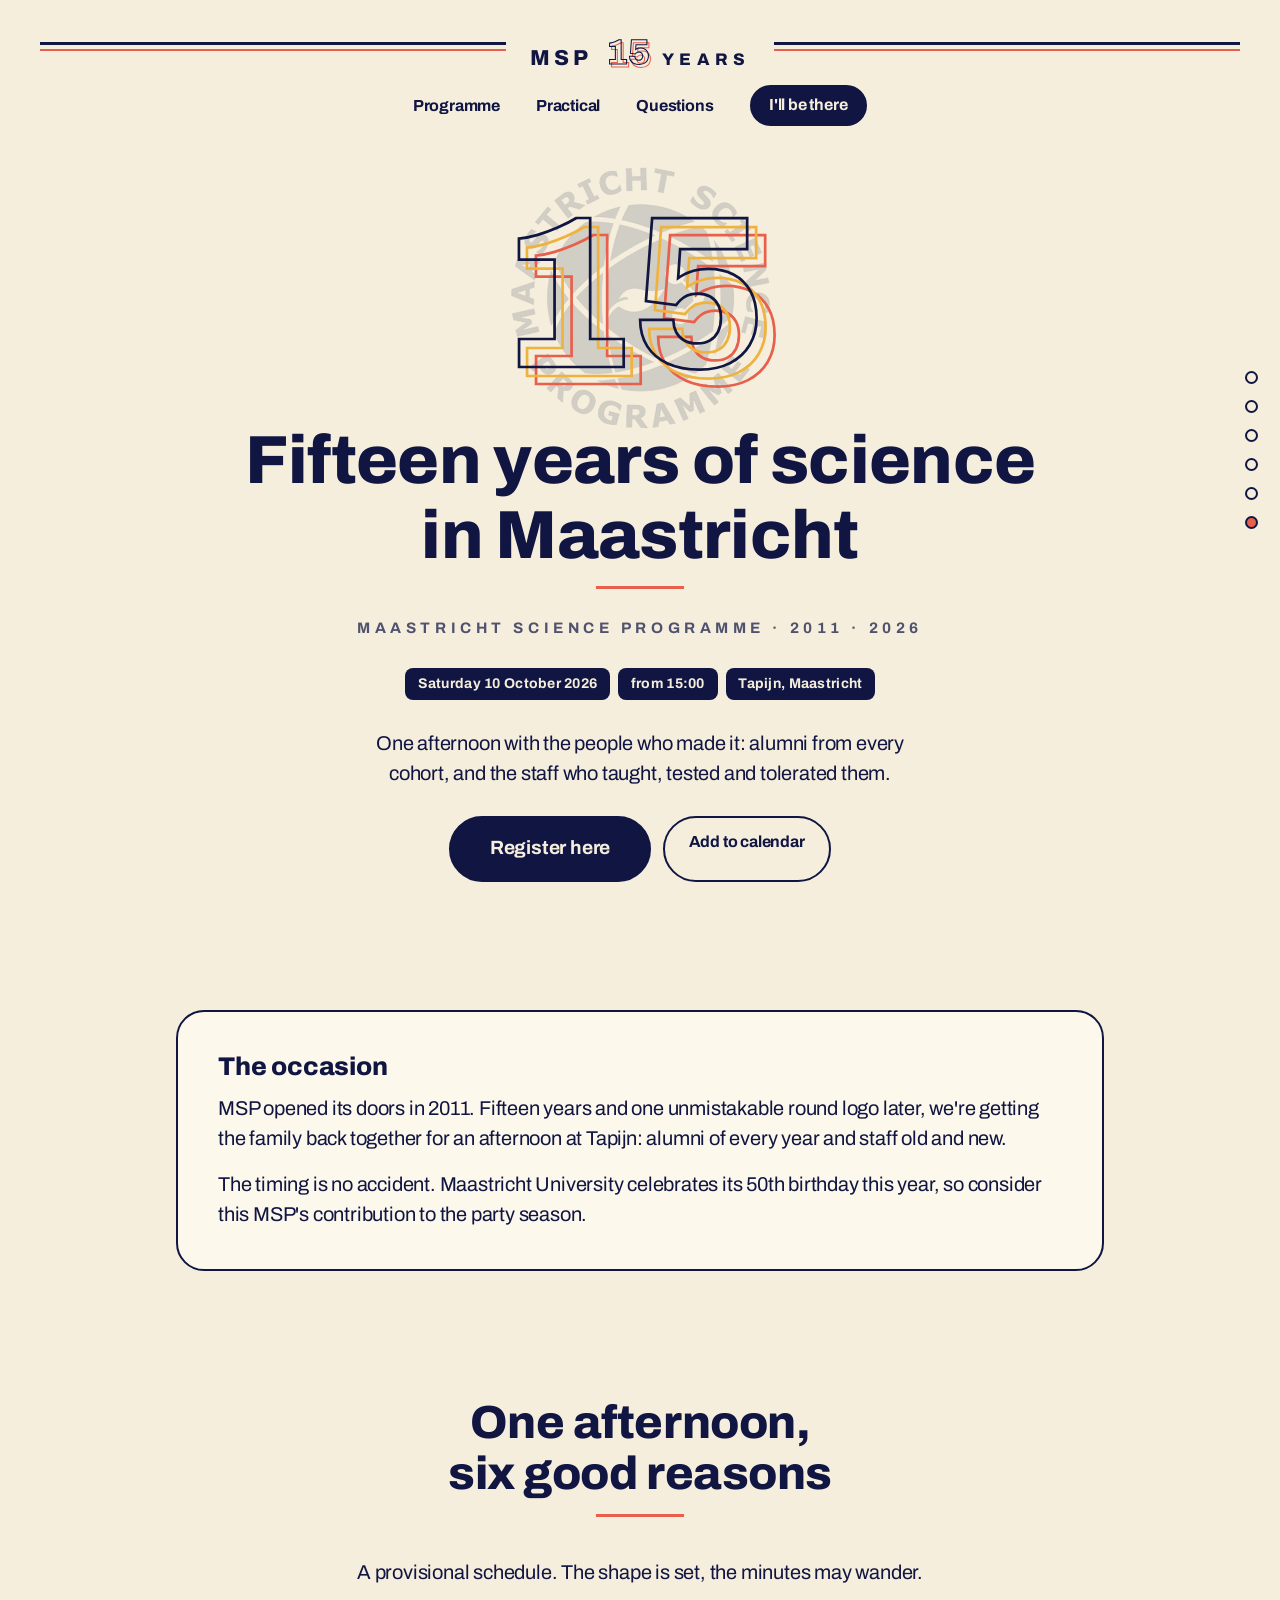
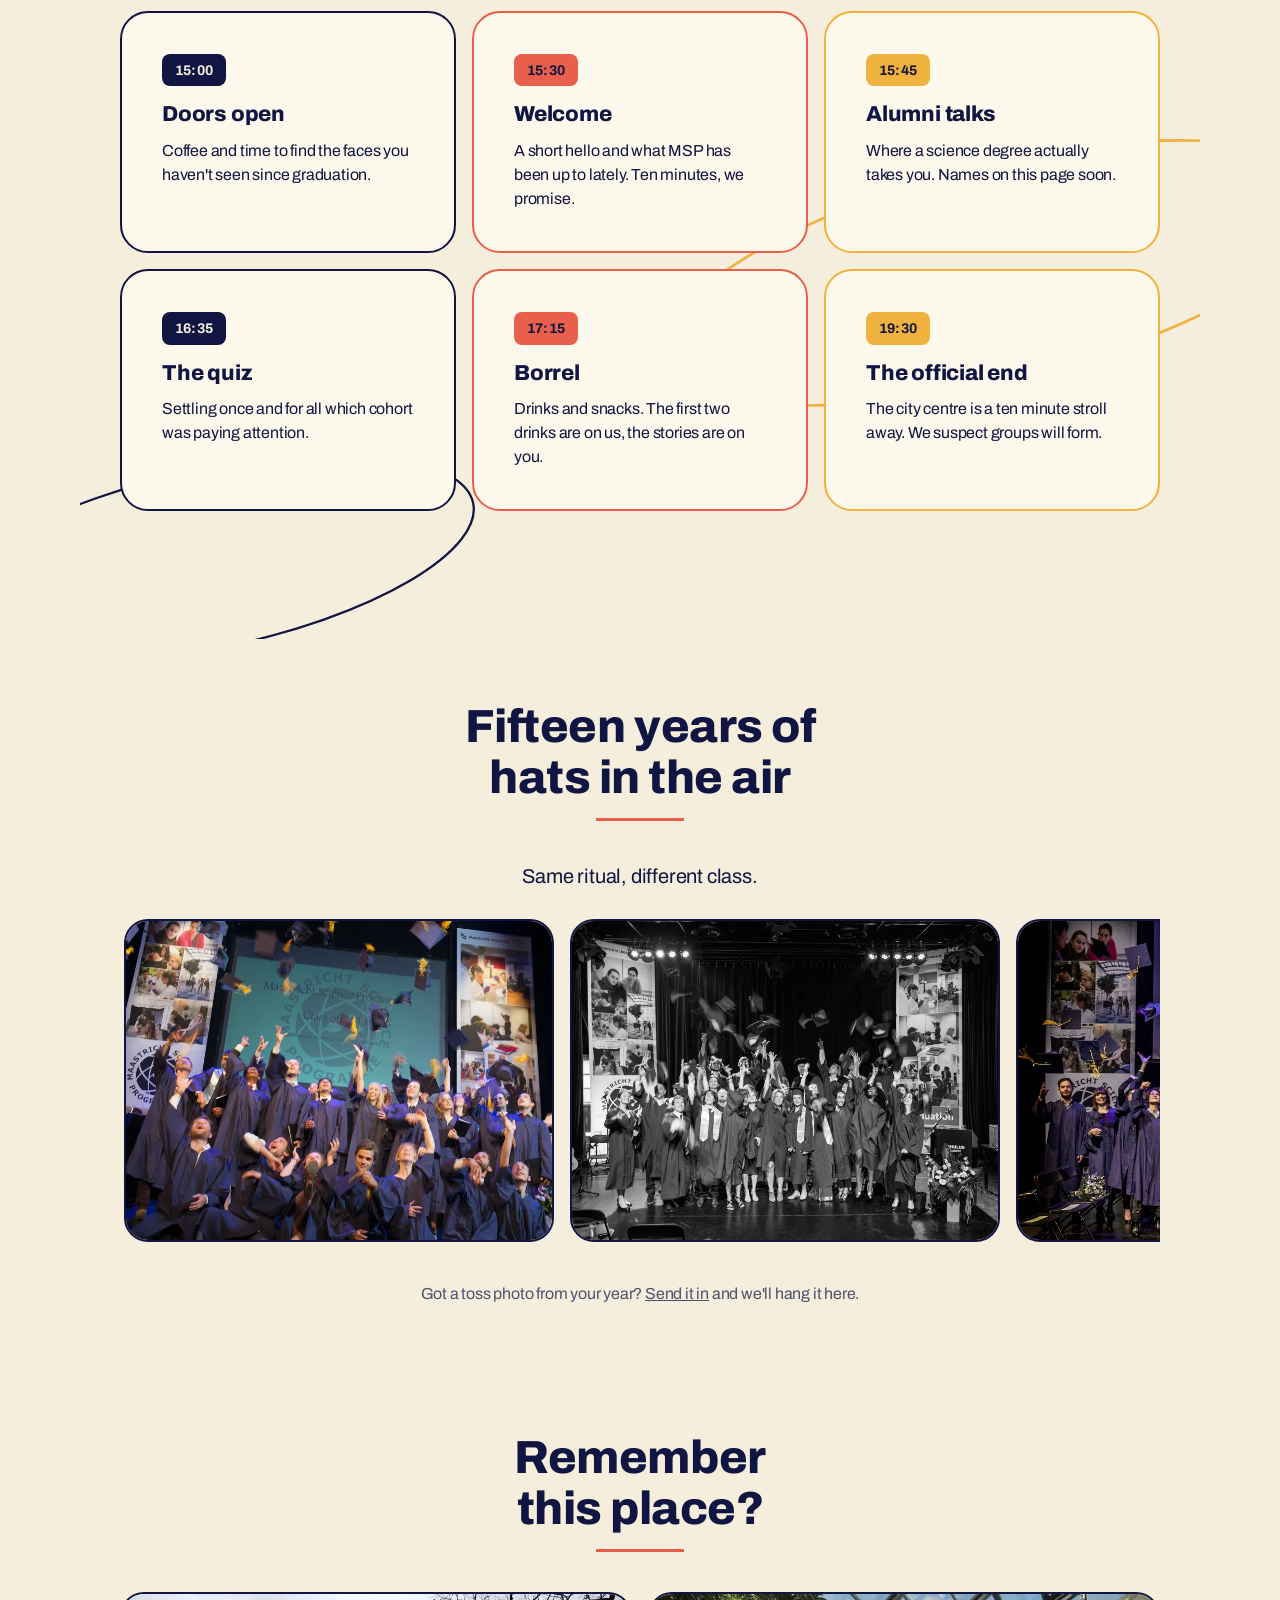
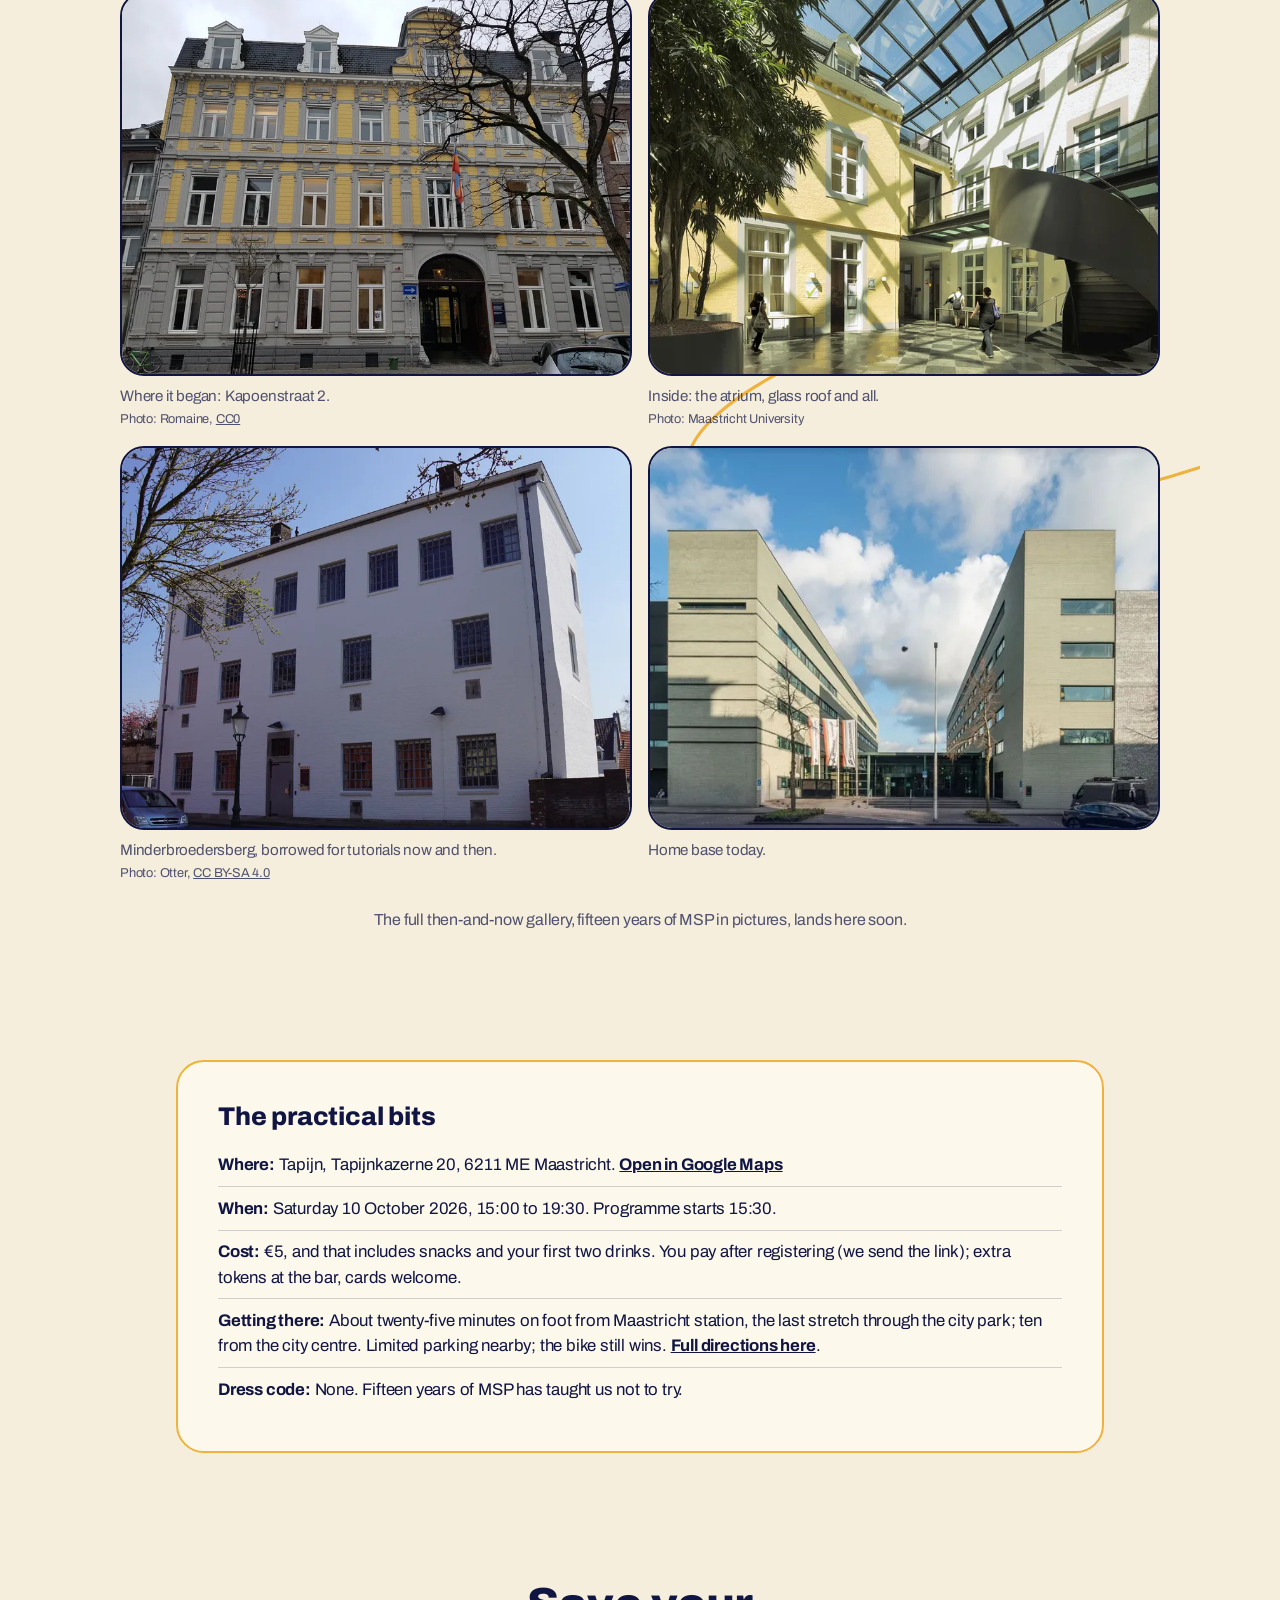
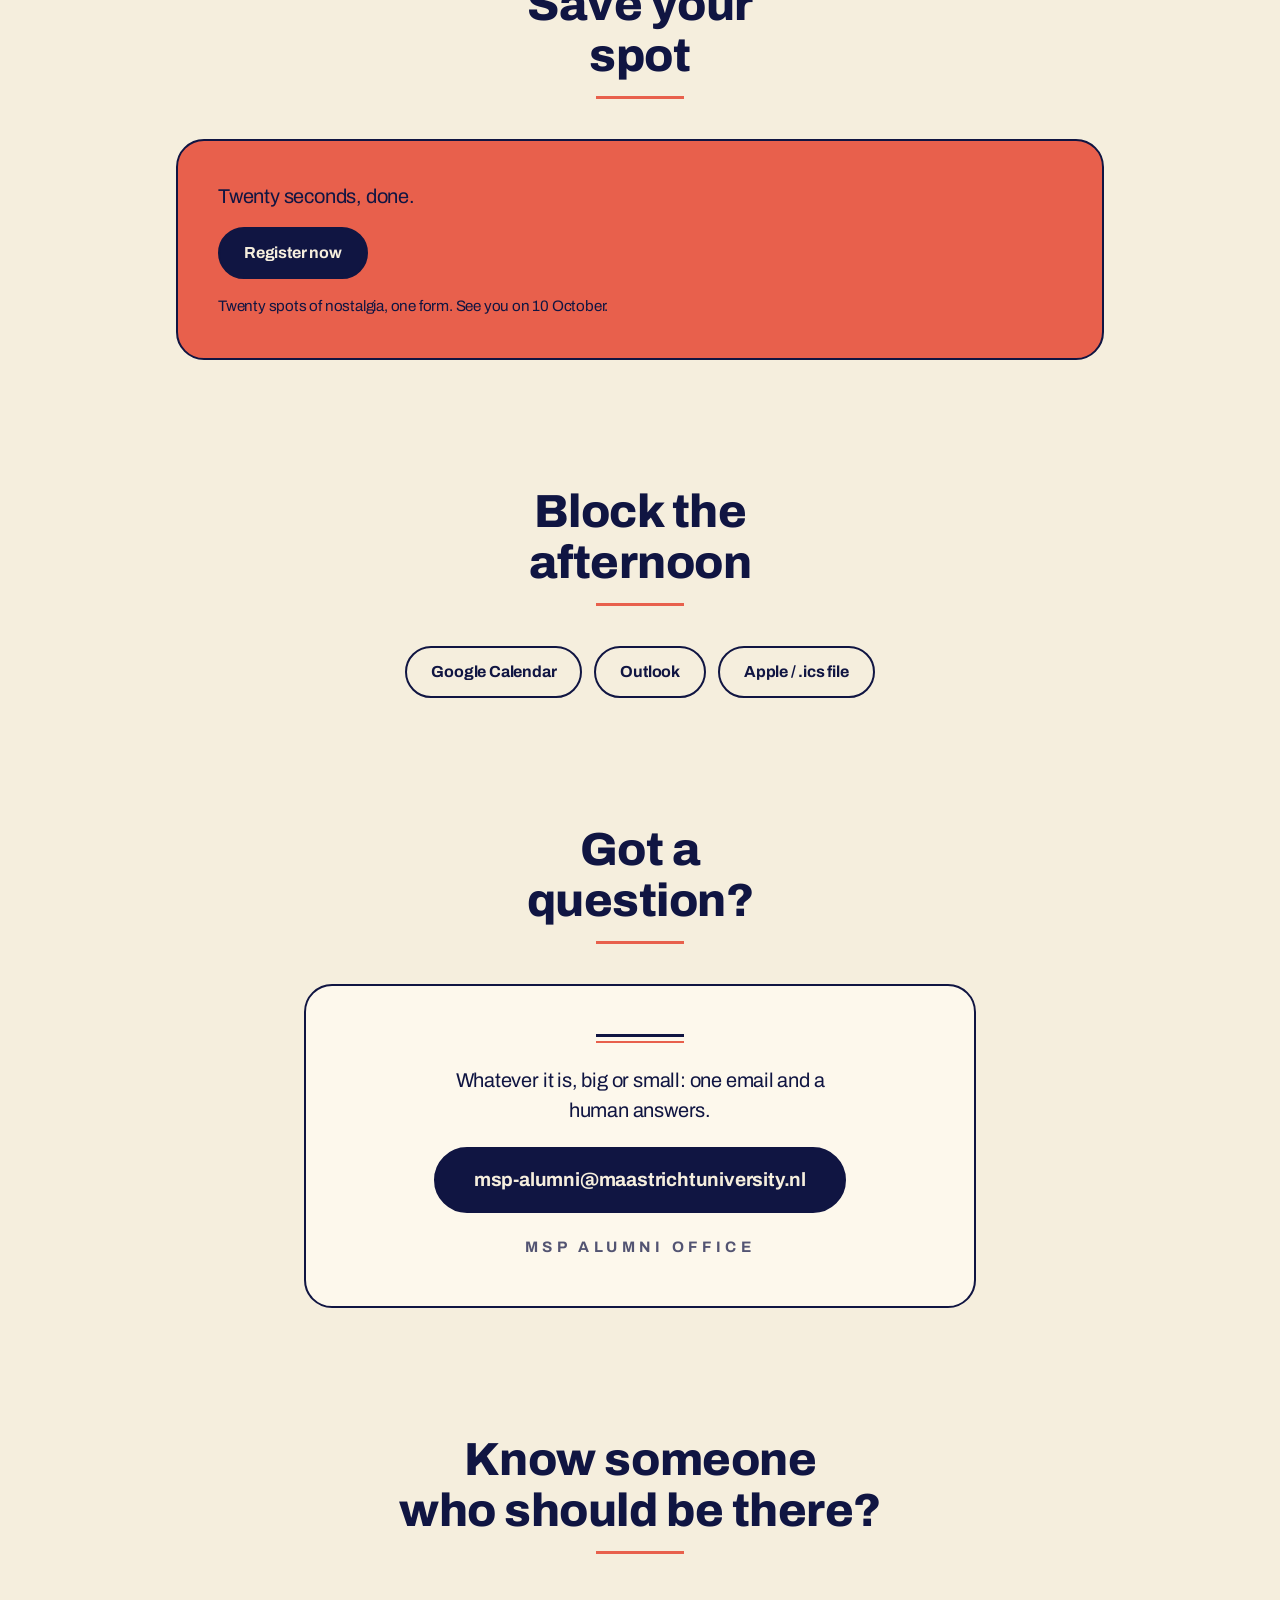
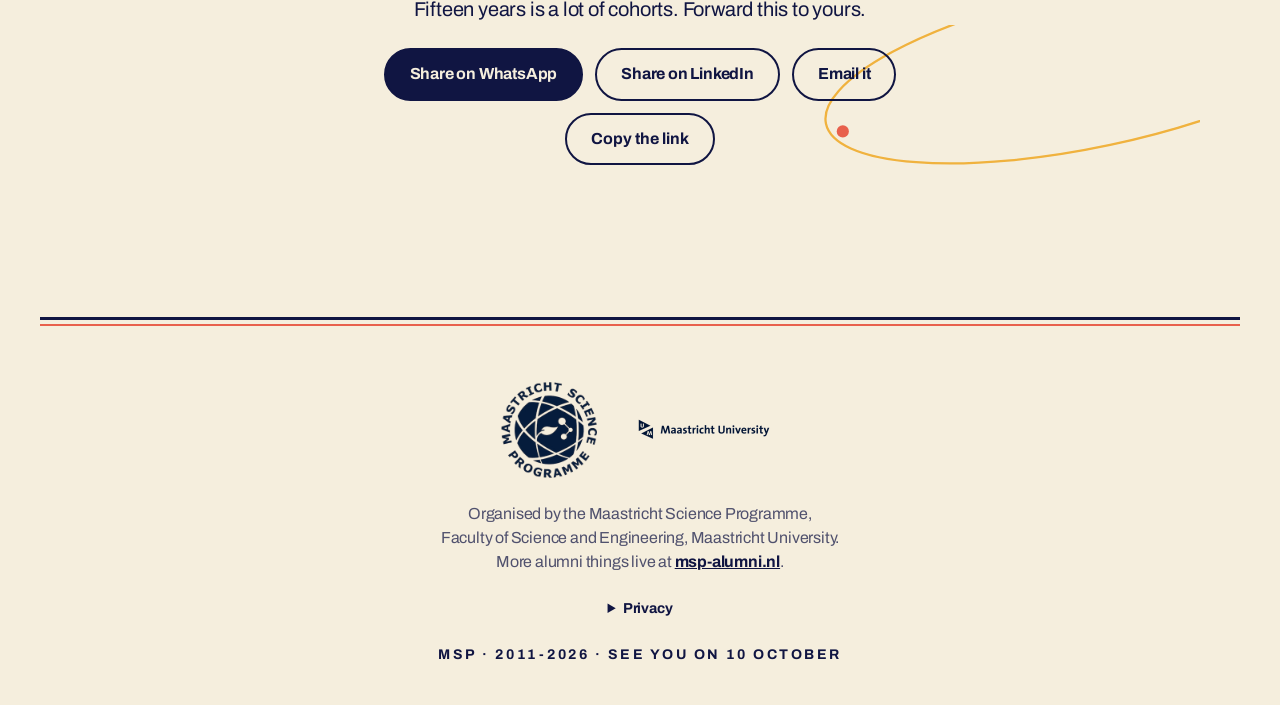
==== commit fdba3d6d: "Programme: mark the schedule as provisional" ====
--- a/index.html
+++ b/index.html
@@ -121,6 +121,7 @@
         <span class="line-serif">One afternoon,</span>
         <span class="line-sans">six good reasons</span>
       </h2>
+      <p class="section-intro">A provisional schedule. The shape is set, the minutes may wander.</p>
       <div class="prog-grid">
         <article class="card reveal">
           <span class="chip chip-dark">15:00</span>
--- a/css/style.css
+++ b/css/style.css
@@ -198,7 +198,7 @@
 .prog-grid p { font-size: 1rem; }
 
 /* hats-in-the-air filmstrip */
-.hats-intro { text-align: center; margin-bottom: 1.5rem; }
+.hats-intro, .section-intro { text-align: center; margin-bottom: 1.5rem; }
 .hats-strip {
   display: flex; gap: 1rem; overflow-x: auto;
   scroll-snap-type: x proximity; -webkit-overflow-scrolling: touch;
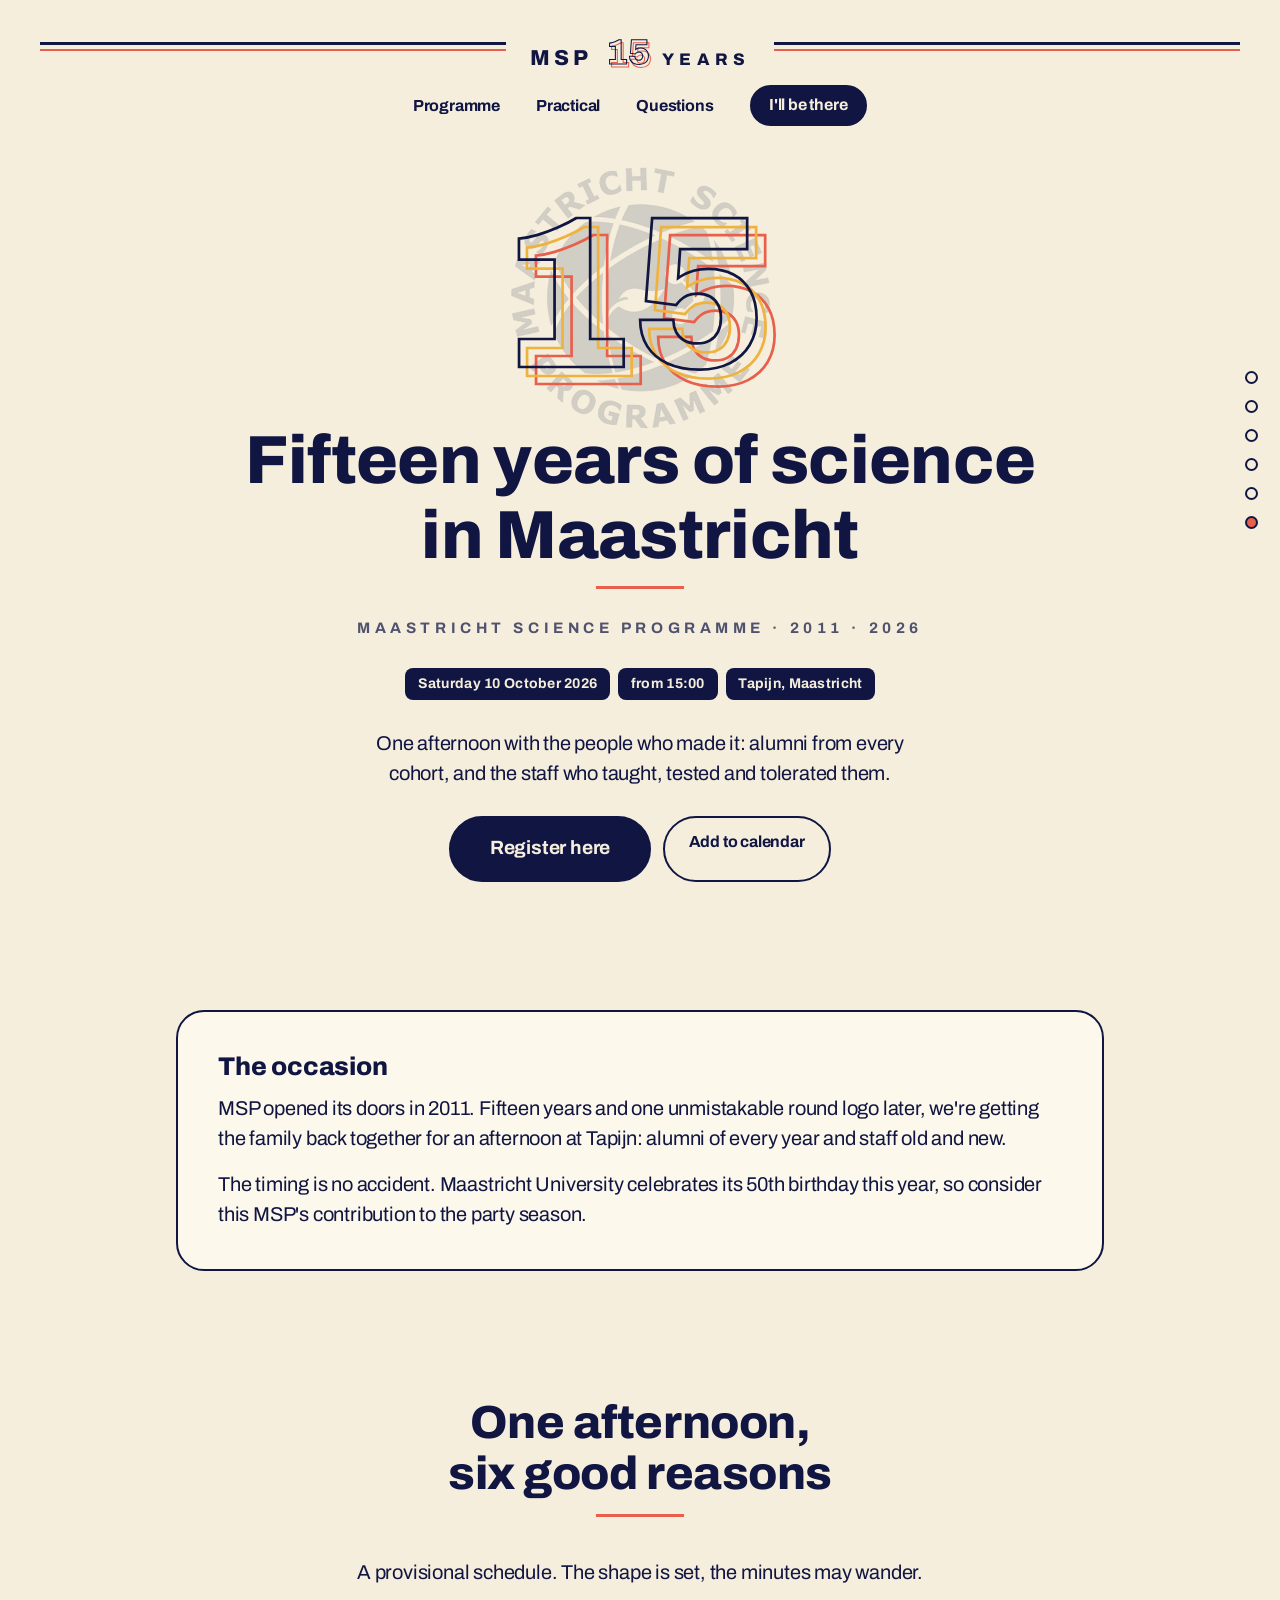
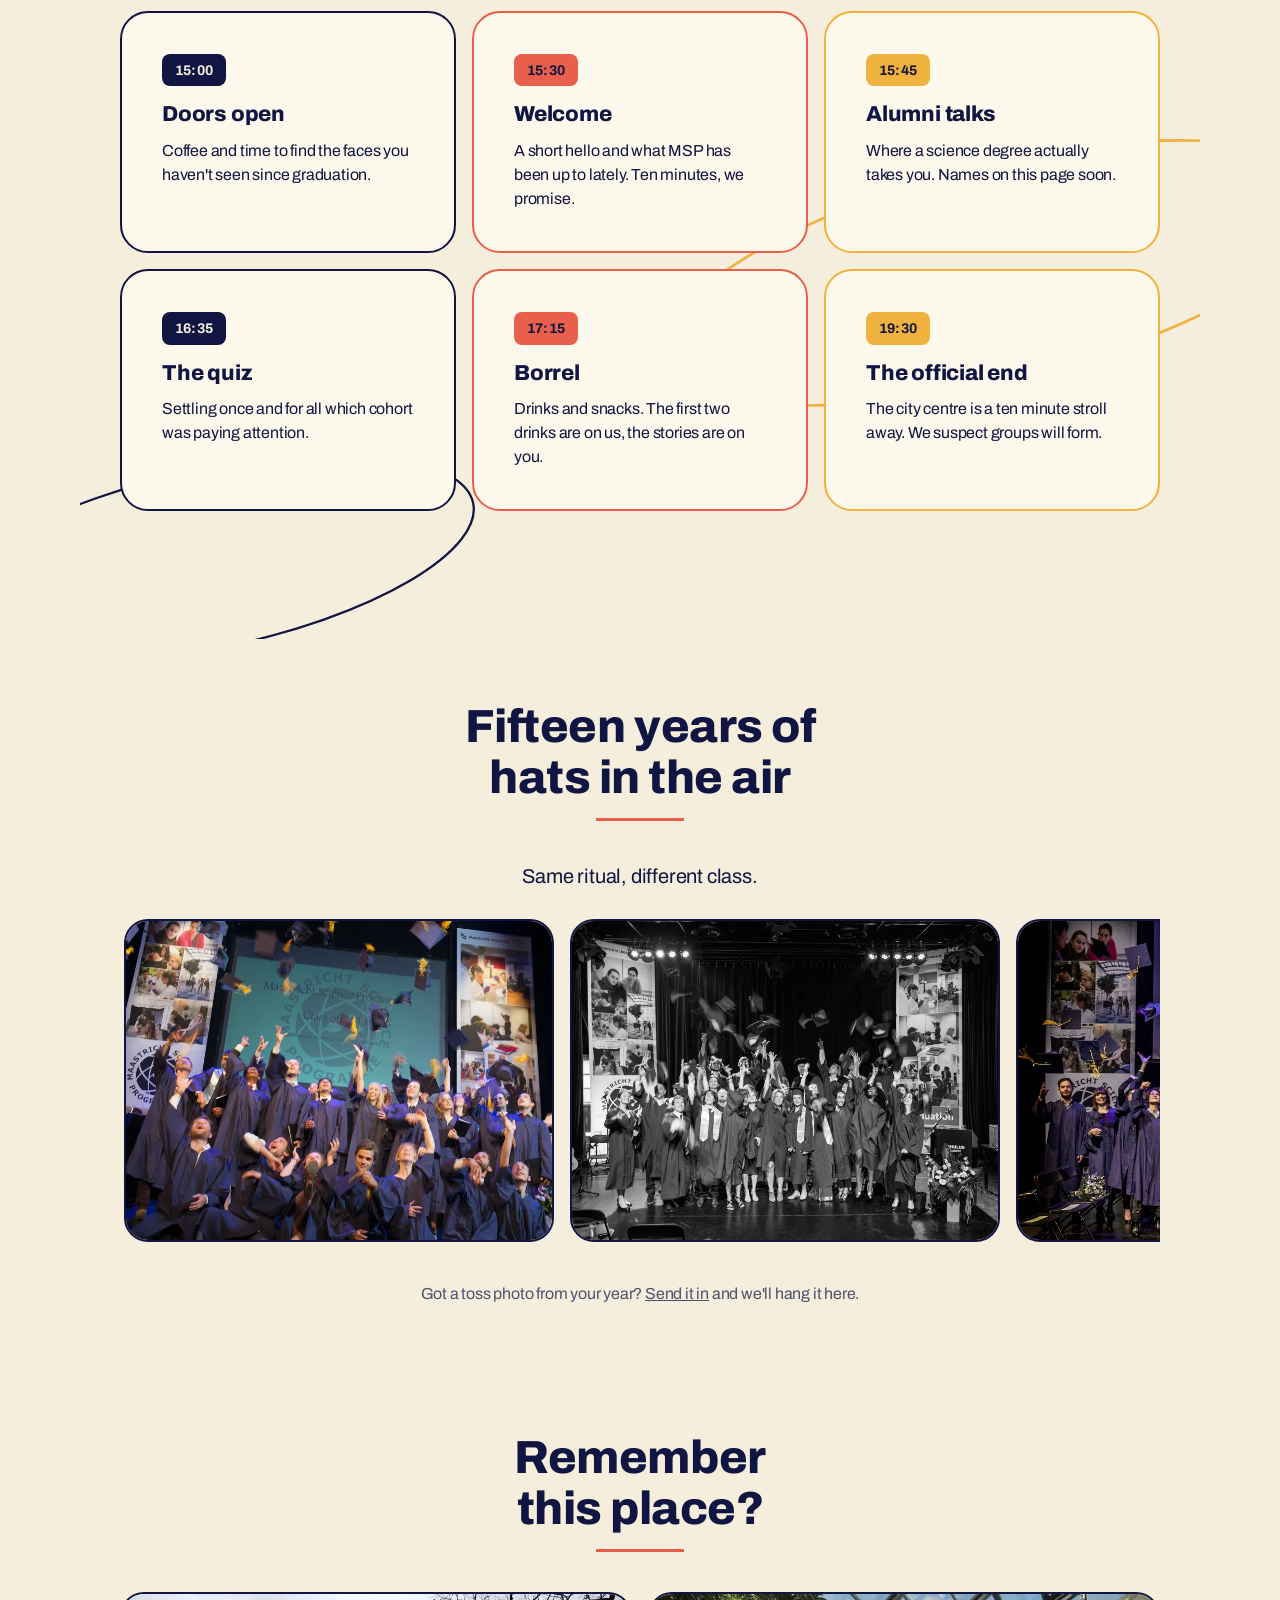
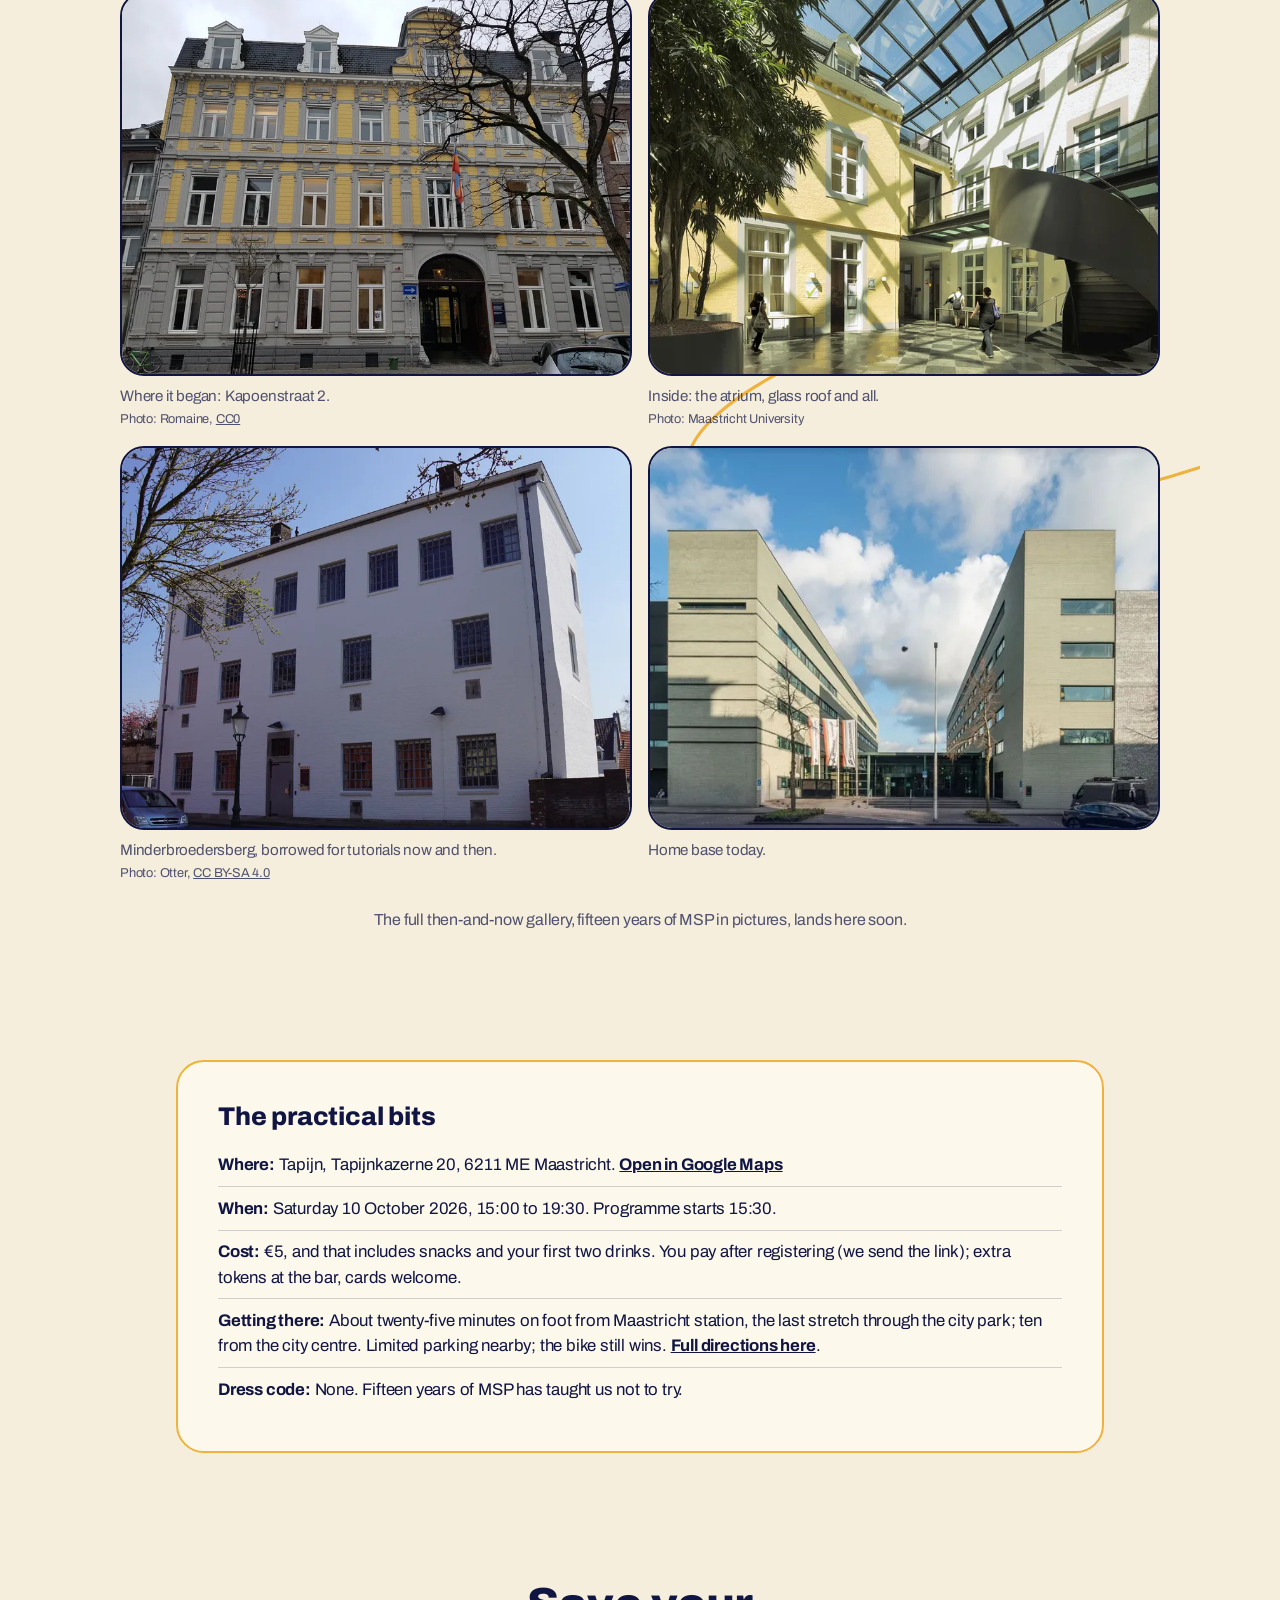
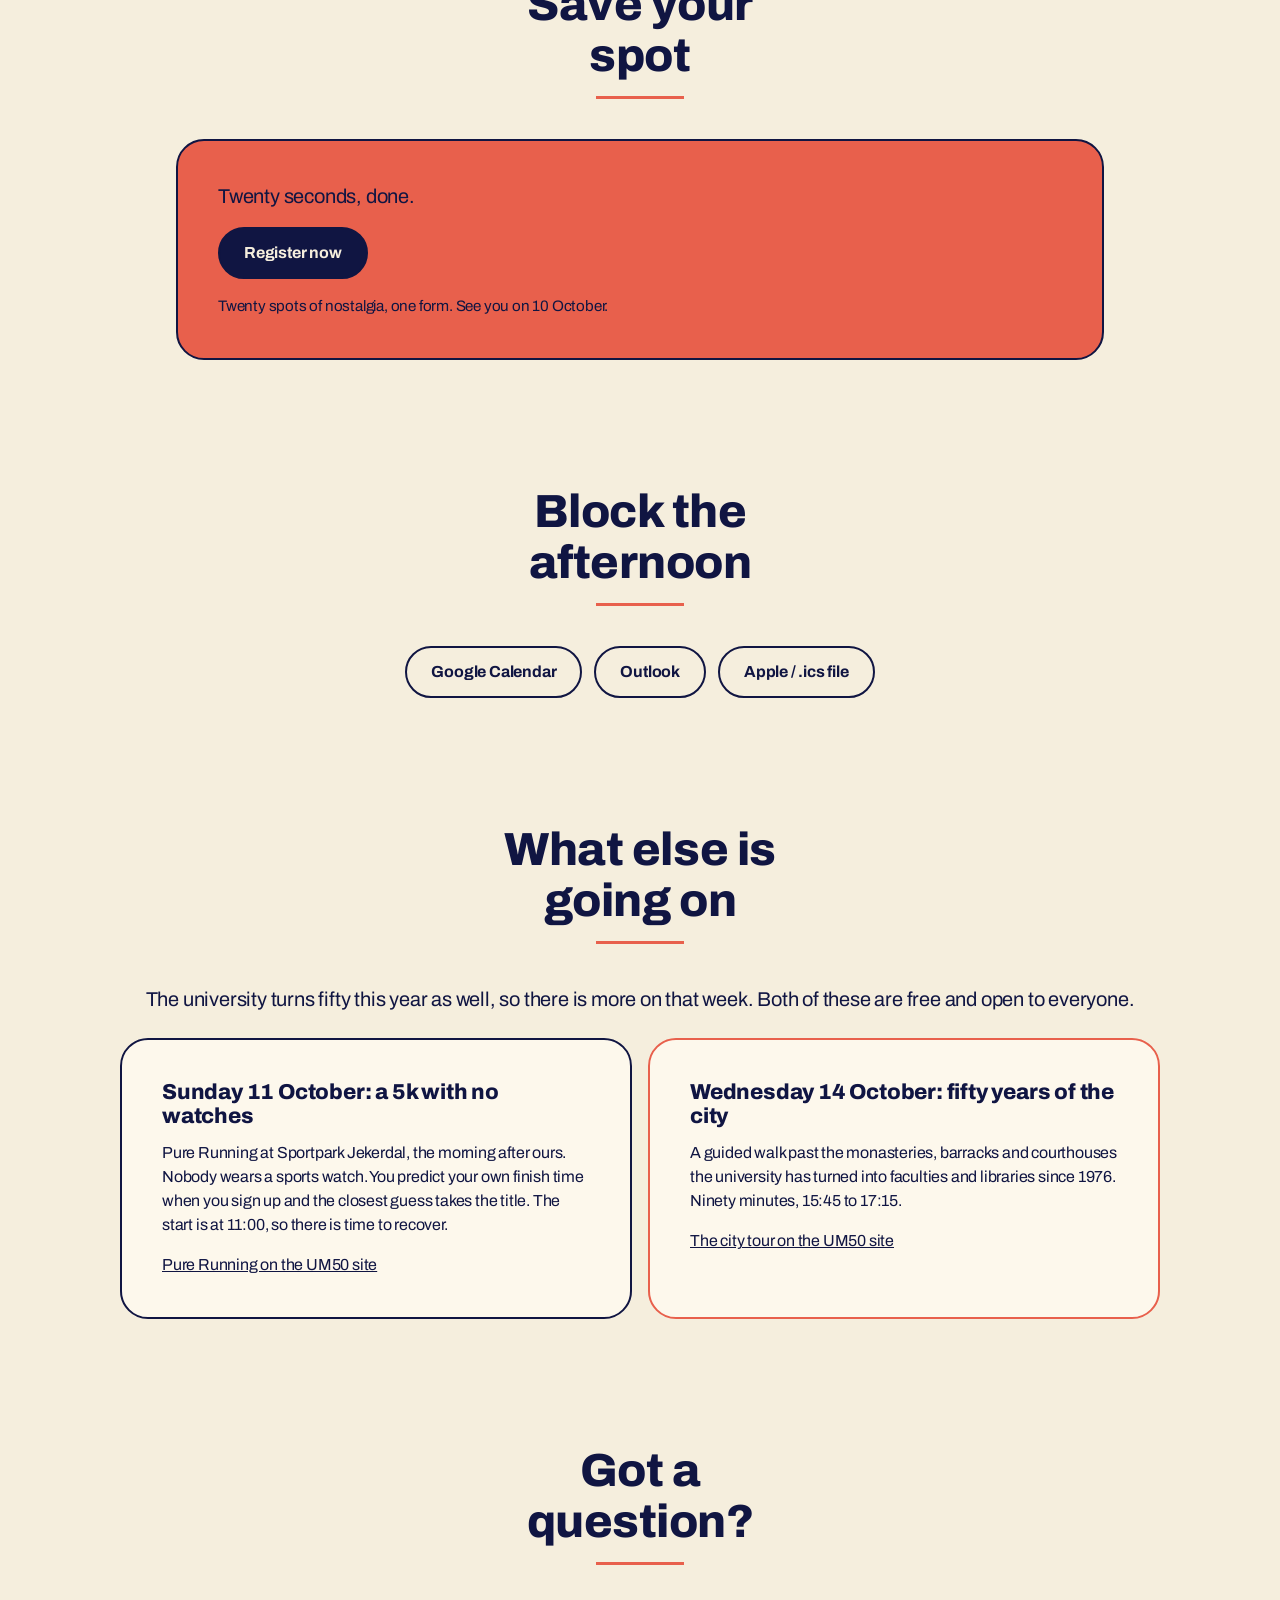
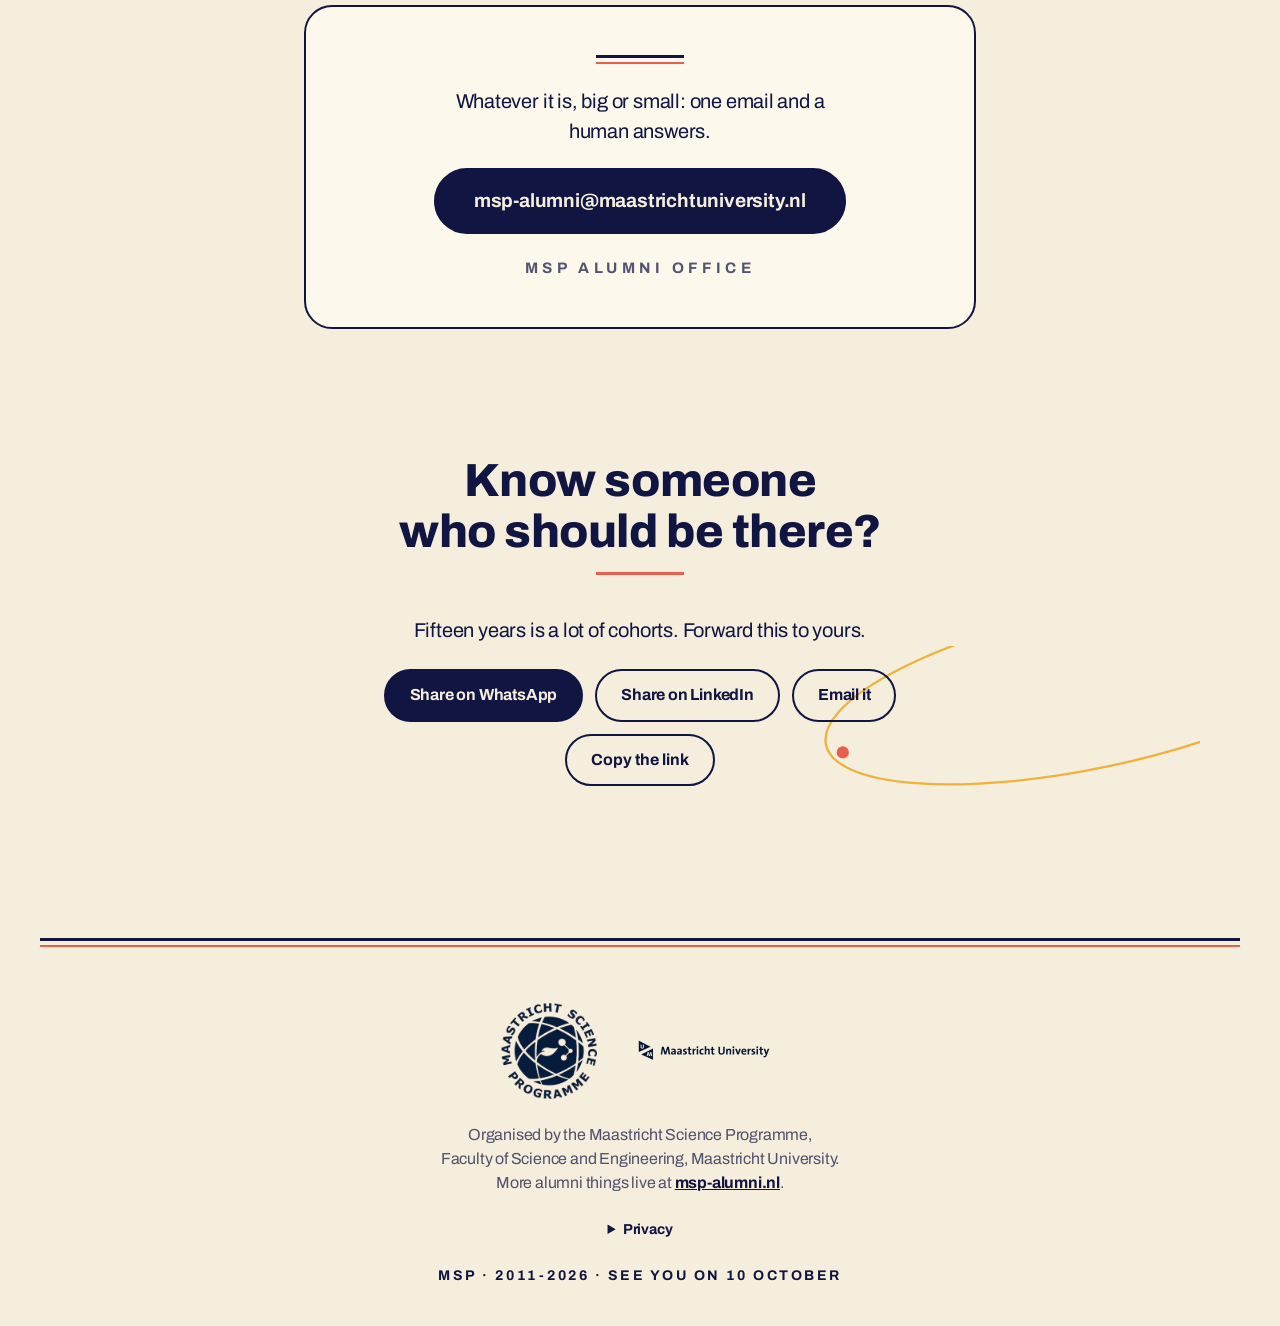
==== commit b8d1d128: "Main page: what else is going on, the two UM50 events Sits after the calendar block and before the q" ====
--- a/index.html
+++ b/index.html
@@ -369,6 +369,32 @@
            href="https://outlook.live.com/calendar/0/deeplink/compose?path=%2Fcalendar%2Faction%2Fcompose&amp;rru=addevent&amp;subject=MSP%2015%20Years%20%C2%B7%20Anniversary%20Drinks&amp;startdt=2026-10-10T13%3A00%3A00Z&amp;enddt=2026-10-10T17%3A30%3A00Z&amp;location=Tapijn%2C%20Tapijnkazerne%2020%2C%206211%20ME%20Maastricht&amp;body=Fifteen%20years%20of%20Maastricht%20Science%20Programme.%20Details%3A%20https%3A%2F%2Fmsp15.nl%2F">Outlook</a>
         <a class="btn btn-ghost" href="event.ics" download>Apple / .ics file</a>
       </p>
+    </section>
+
+    <section class="section" id="alsoon" aria-labelledby="alsoon-h">
+      <h2 class="two-line" id="alsoon-h">
+        <span class="line-serif">What else is</span>
+        <span class="line-sans">going on</span>
+      </h2>
+      <p class="section-intro">The university turns fifty this year as well, so there is more on
+        that week. Both of these are free and open to everyone.</p>
+      <div class="prog-grid ways-grid">
+        <article class="card reveal">
+          <h3>Sunday 11 October: a 5k with no watches</h3>
+          <p>Pure Running at Sportpark Jekerdal, the morning after ours. Nobody wears a sports
+            watch. You predict your own finish time when you sign up and the closest guess takes the
+            title. The start is at 11:00, so there is time to recover.</p>
+          <p><a href="https://um50.maastrichtuniversity.nl/en/evenementen/pure-running-events"
+                target="_blank" rel="noopener">Pure Running on the UM50 site</a></p>
+        </article>
+        <article class="card card--red reveal">
+          <h3>Wednesday 14 October: fifty years of the city</h3>
+          <p>A guided walk past the monasteries, barracks and courthouses the university has turned
+            into faculties and libraries since 1976. Ninety minutes, 15:45 to 17:15.</p>
+          <p><a href="https://um50.maastrichtuniversity.nl/en/evenementen/stadstour-50-jaar-universiteit-maastricht-6"
+                target="_blank" rel="noopener">The city tour on the UM50 site</a></p>
+        </article>
+      </div>
     </section>
 
     <section class="section" id="faq" aria-labelledby="faq-h">
--- a/css/style.css
+++ b/css/style.css
@@ -359,3 +359,10 @@
   }
   .js .reveal.in { opacity: 1; transform: none; }
 }
+
+/* Weekend card carries two sub-headings after body copy, so h3 needs breathing room */
+#weekend h3 { margin-top: 1.6rem; }
+
+/* Two cards, so the shared three-column grid would leave a dead column */
+#alsoon .prog-grid { grid-template-columns: repeat(2, 1fr); }
+@media (max-width: 640px) { #alsoon .prog-grid { grid-template-columns: 1fr; } }
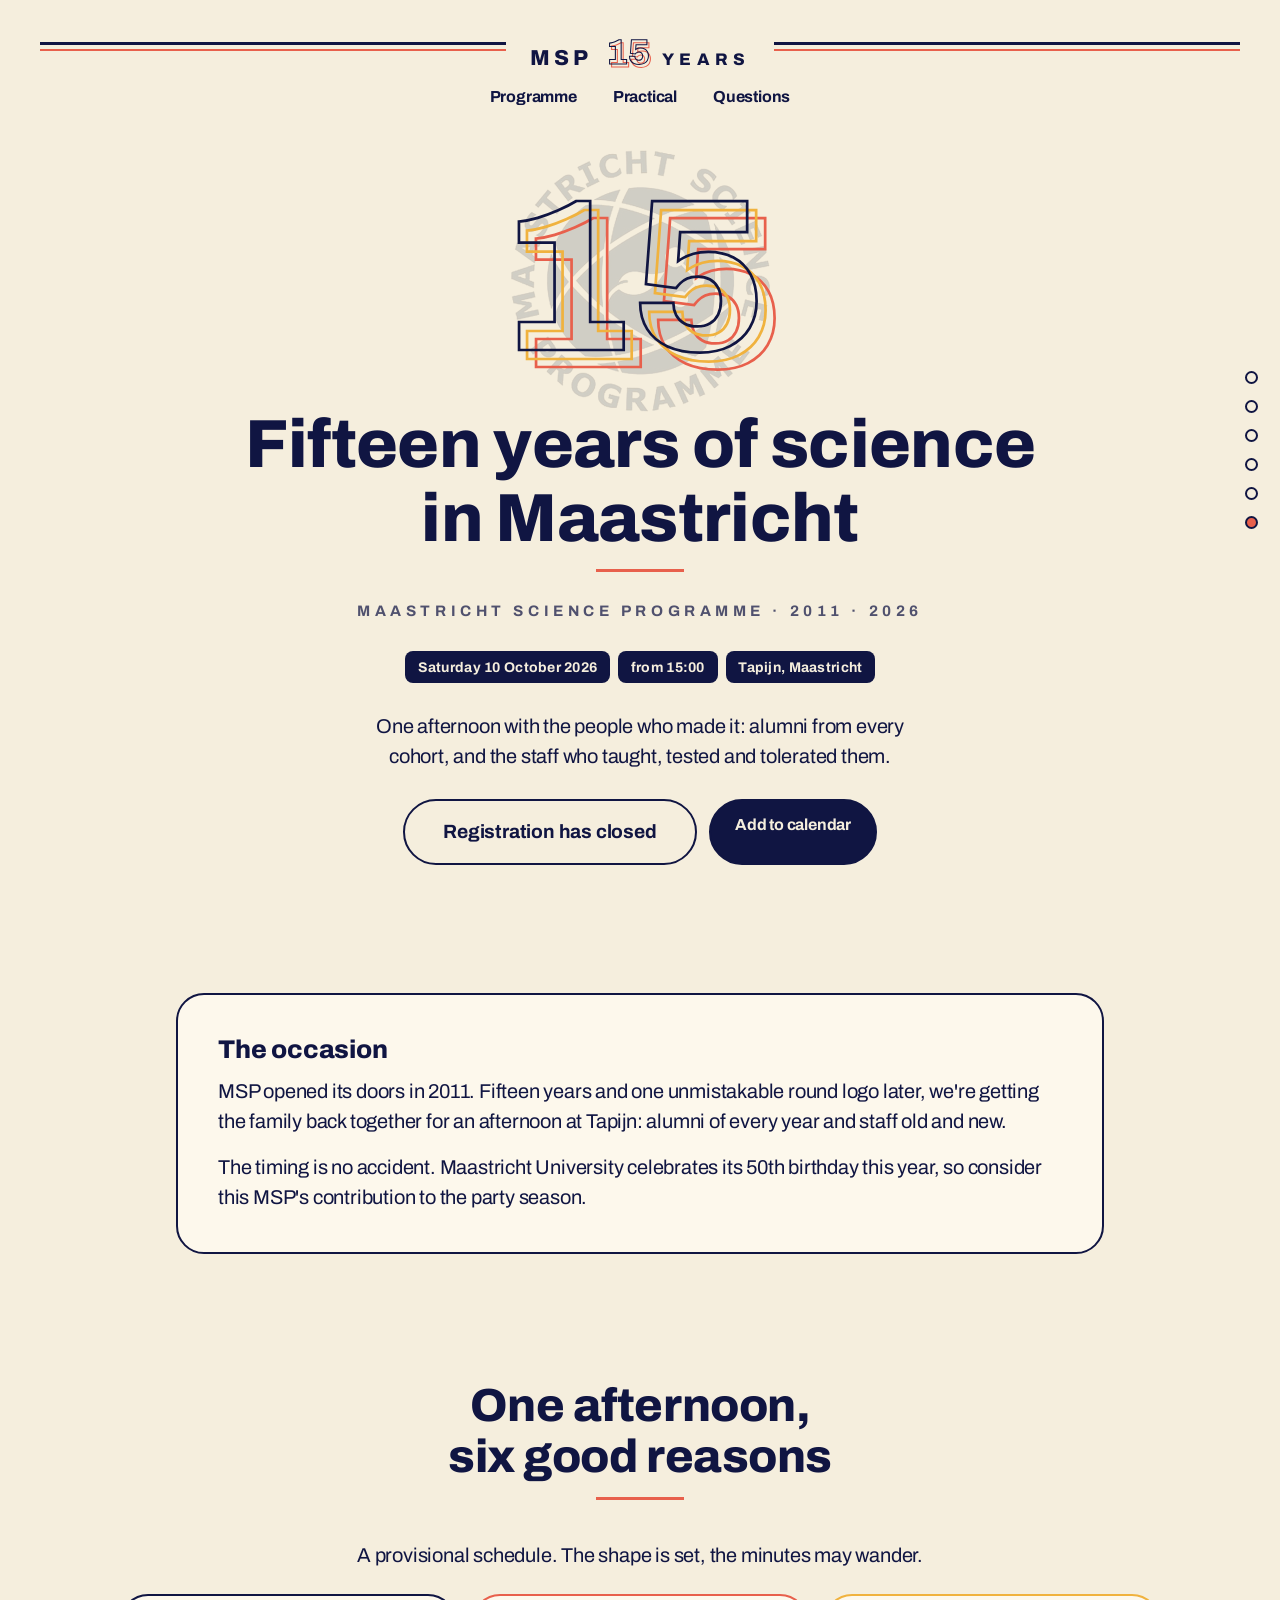
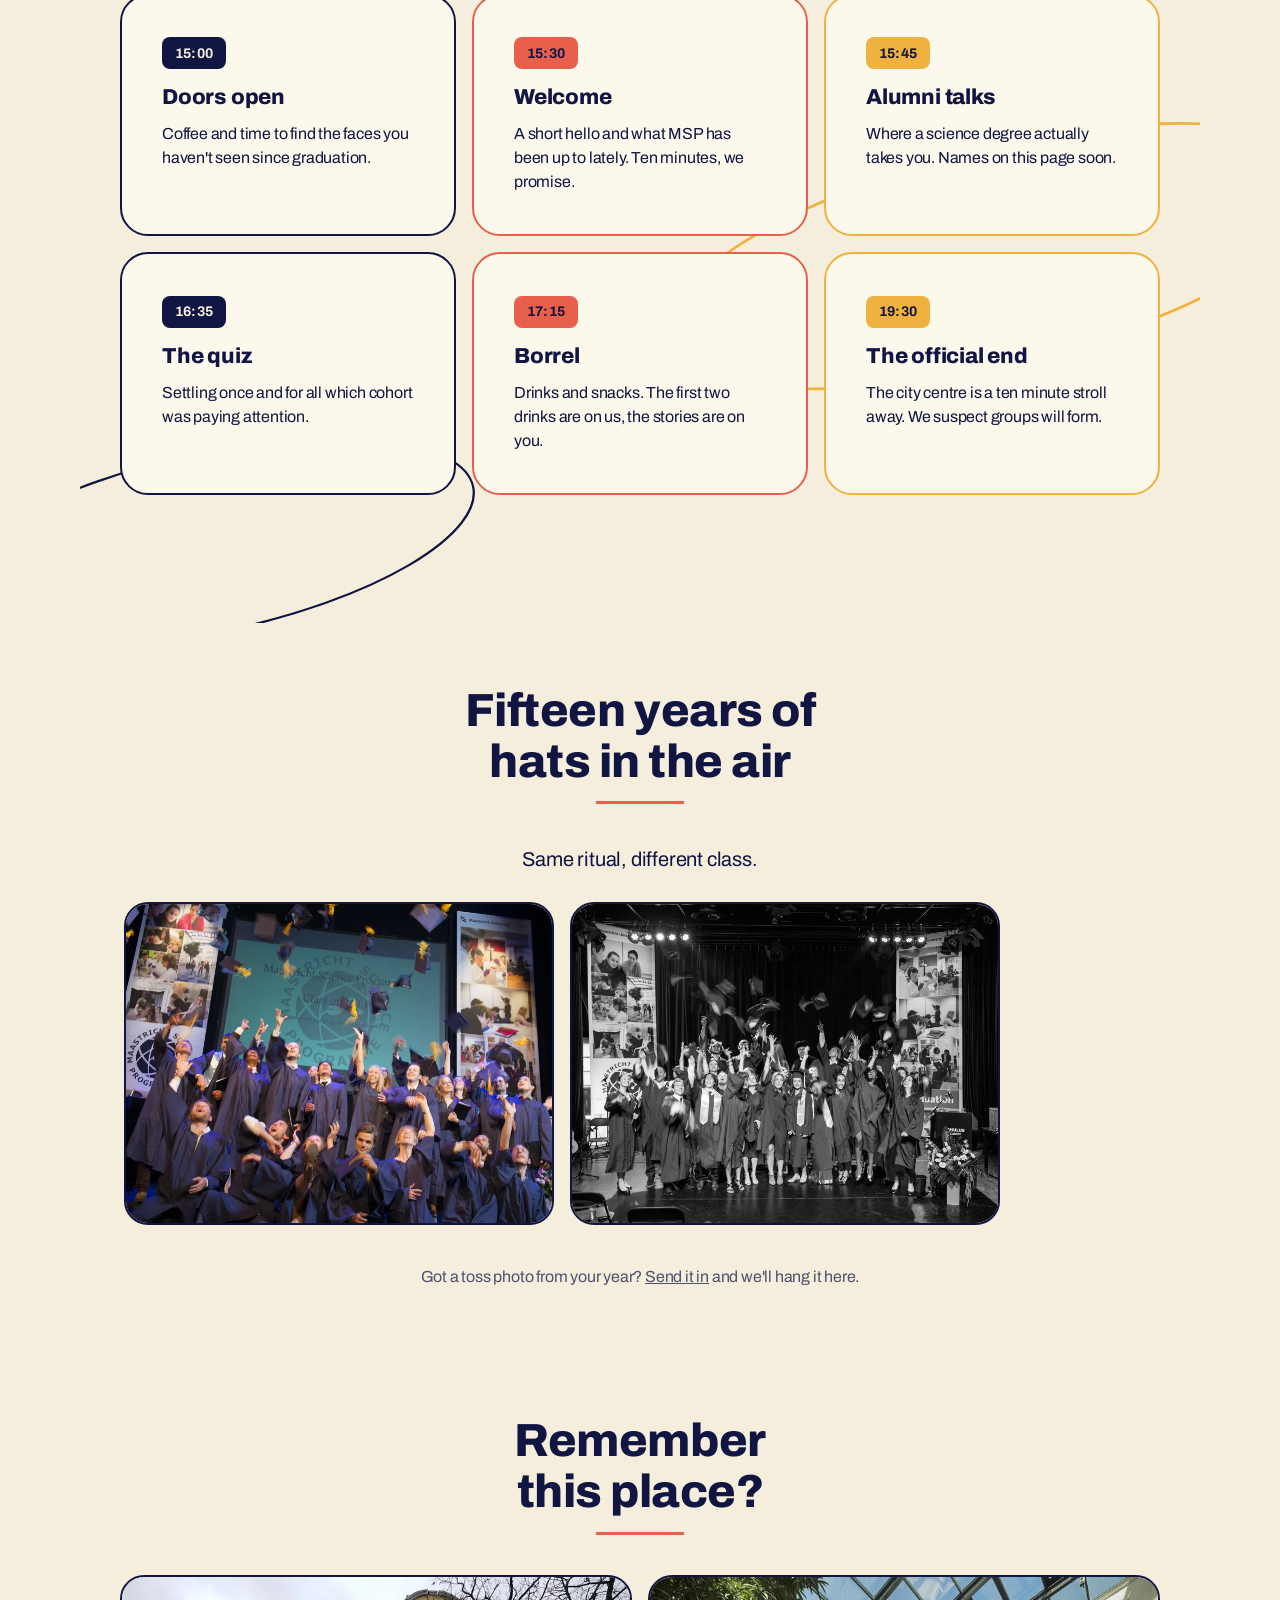
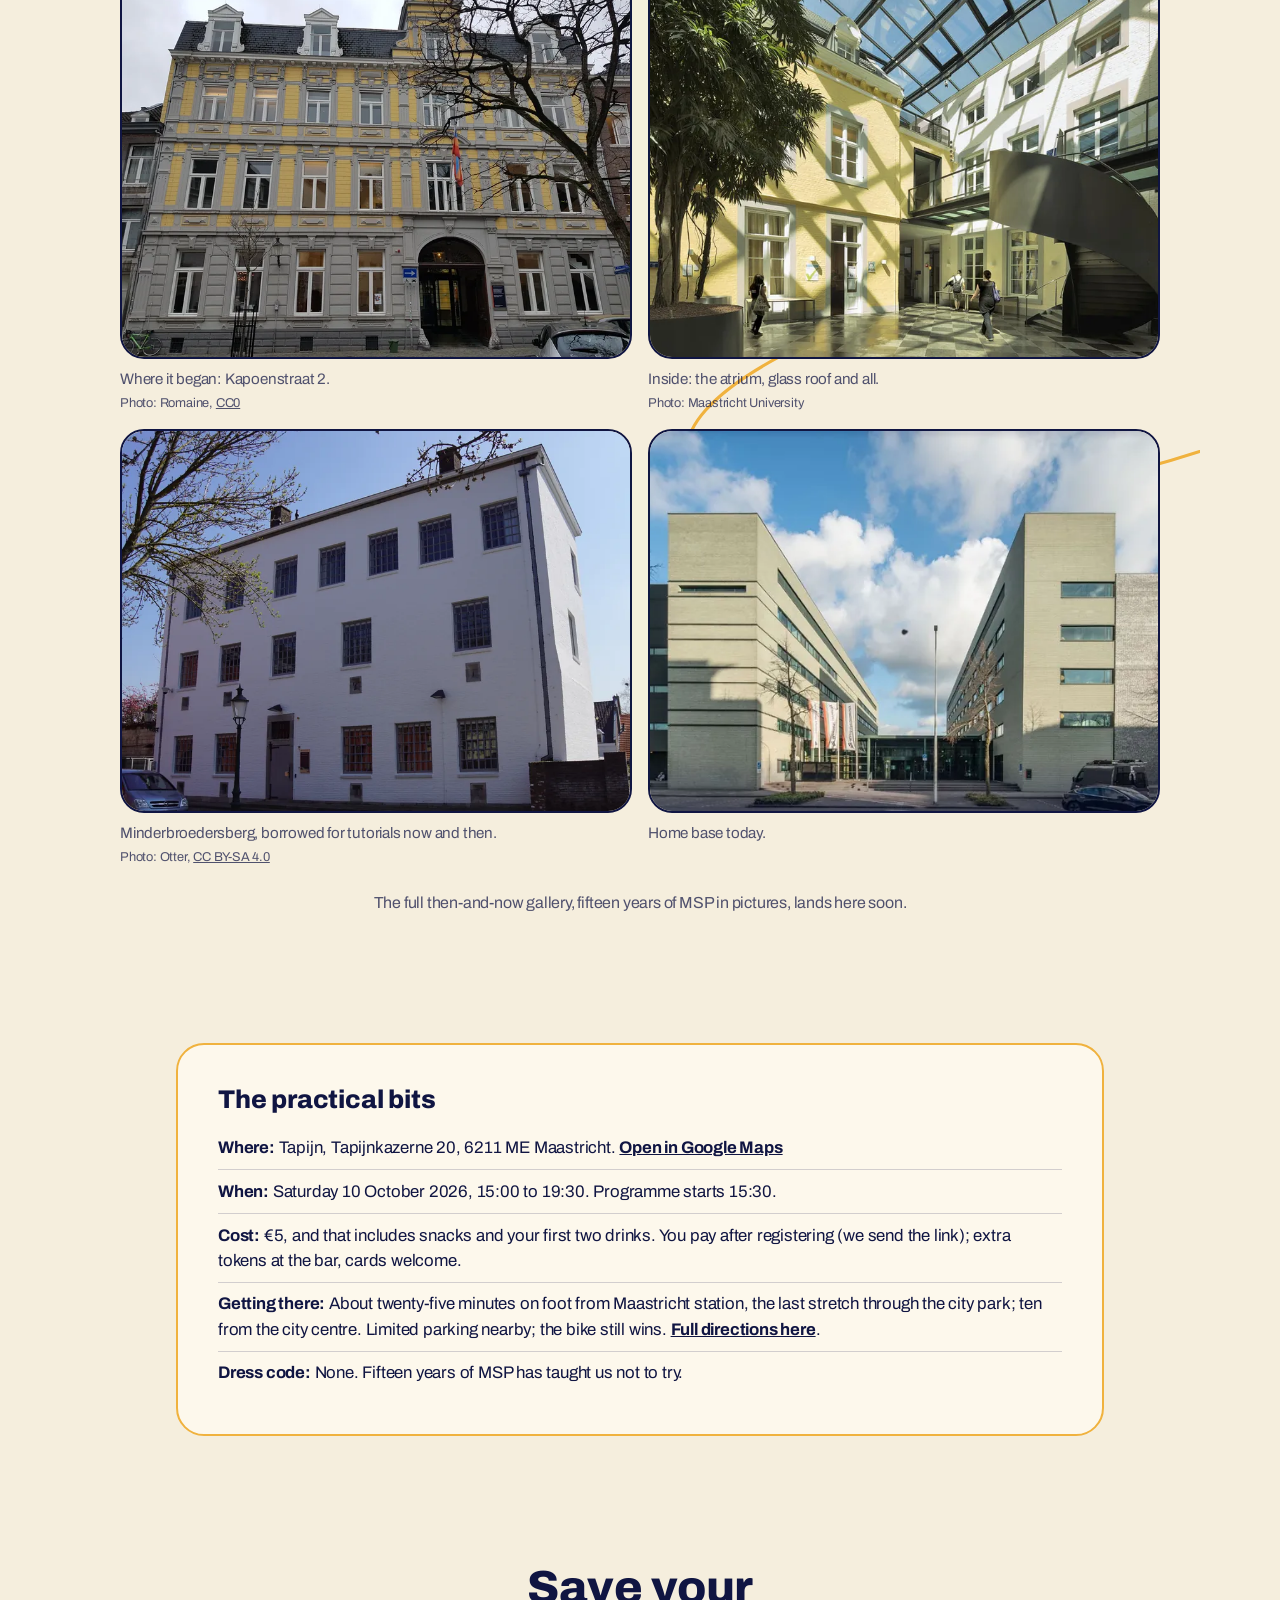
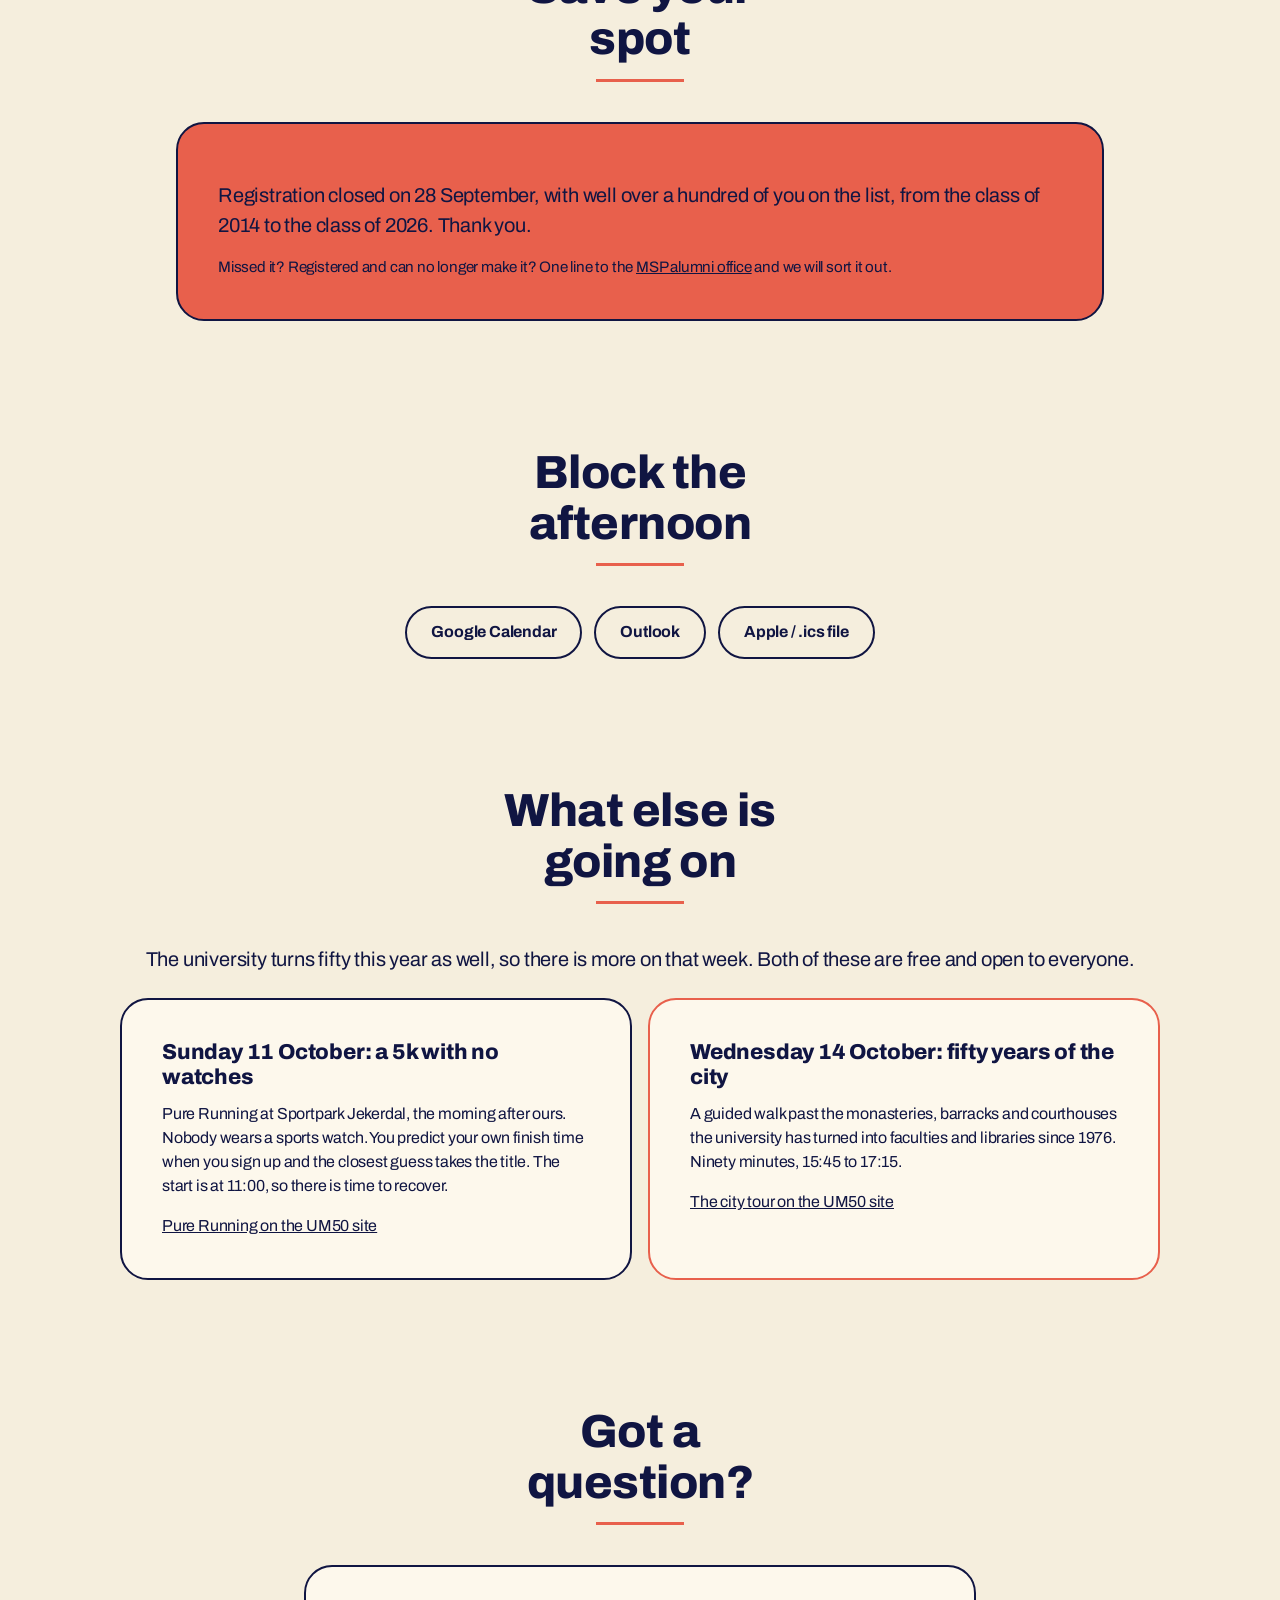
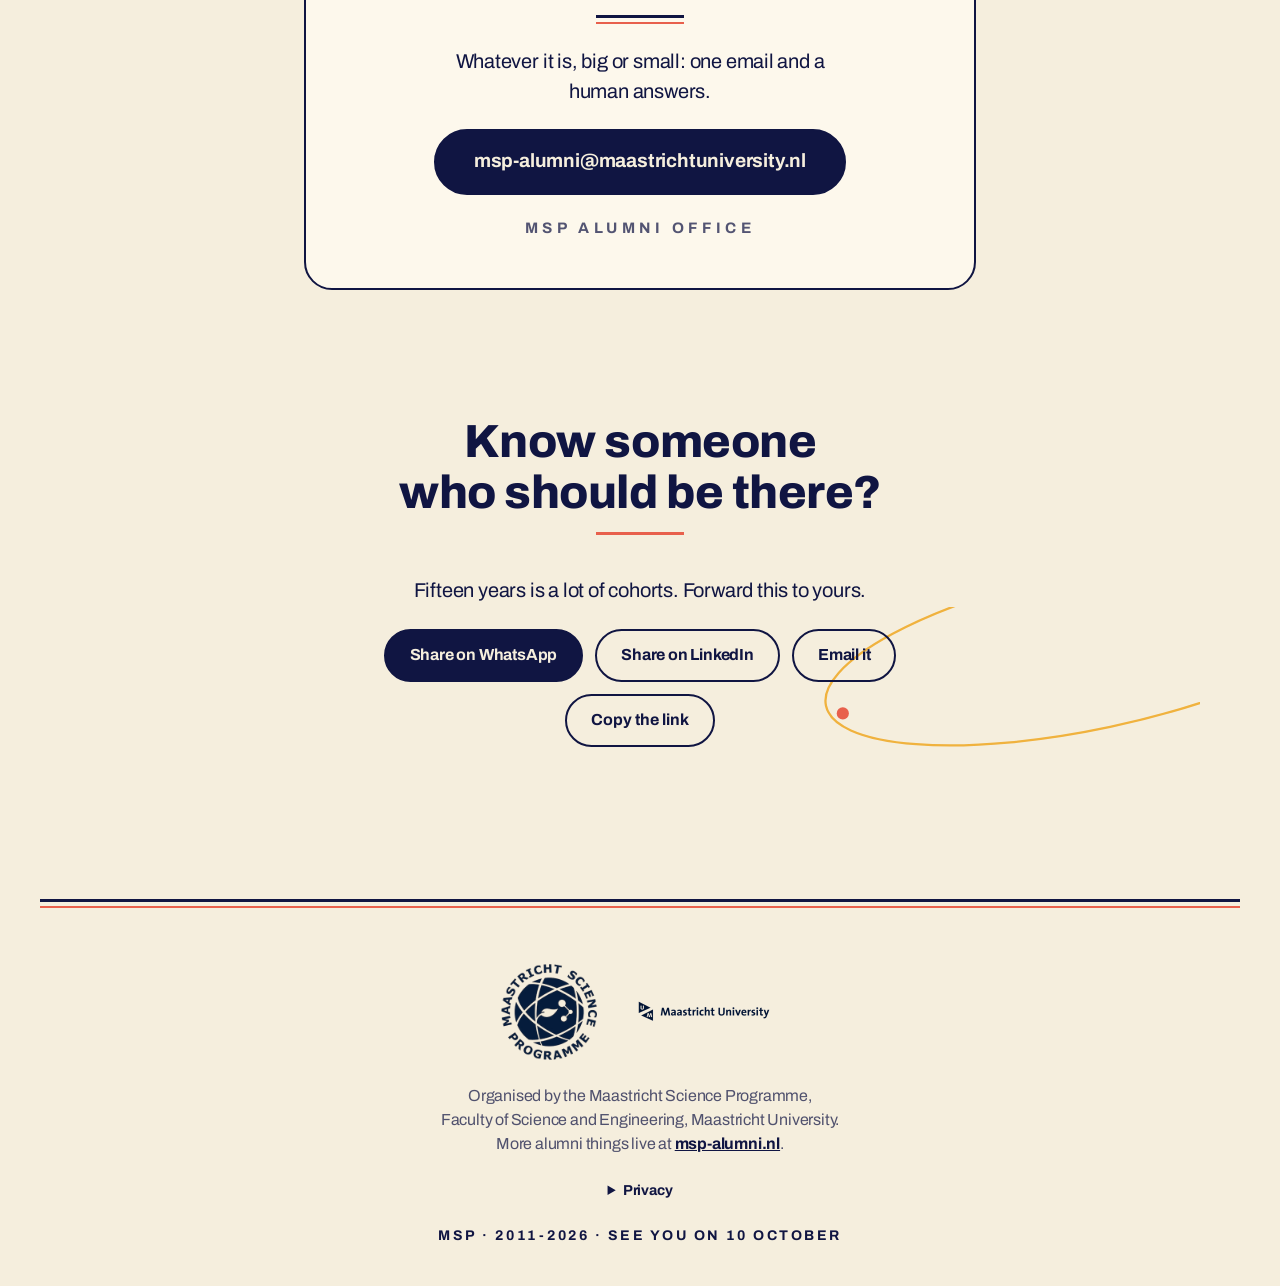
==== commit 829685c2: "Registration closed 28 Sep: rsvpClosed switch, closed message in #rsvp, hero and pill hidden" ====
--- a/index.html
+++ b/index.html
@@ -69,7 +69,7 @@
     <a href="#programme"><span>Programme</span></a>
     <a href="#hats"><span>Hats in the air</span></a>
     <a href="#practical"><span>Practical</span></a>
-    <a href="#rsvp"><span>Register</span></a>
+    <a href="#rsvp"><span>Registration</span></a>
     <a href="#share"><span>Spread the word</span></a>
   </nav>
 
@@ -100,8 +100,9 @@
       <p class="hero-pitch">One afternoon with the people who made it: alumni from every cohort, and
         the staff who taught, tested and tolerated them.</p>
       <p class="hero-cta">
-        <a href="#rsvp" class="btn btn-primary btn-big js-rsvp">Register here</a>
-        <a href="#calendar" class="btn btn-ghost">Add to calendar</a>
+        <a href="#rsvp" class="btn btn-primary btn-big js-rsvp" hidden>Register here</a>
+        <a href="#rsvp" class="btn btn-ghost btn-big js-rsvp-done">Registration has closed</a>
+        <a href="#calendar" class="btn btn-primary">Add to calendar</a>
       </p>
     </section>
 
@@ -345,15 +346,20 @@
       </h2>
       <div class="card reveal">
         <p class="js-rsvp-open" hidden>Twenty seconds, done.</p>
-        <p class="js-rsvp-closed">Registration opens in early September, together with the invitation
+        <p class="js-rsvp-closed" hidden>Registration opens in early September, together with the invitation
           email. The button will be right here the moment it's live.</p>
+        <p class="js-rsvp-done">Registration closed on 28 September, with well over a hundred of you on the
+          list, from the class of 2014 to the class of 2026. Thank you.</p>
         <p class="rsvp-actions">
           <a class="btn btn-dark js-rsvp-link" hidden>Register now</a>
         </p>
-        <p class="rsvp-note js-rsvp-closed">Got this link from a friend and want the invitation too?
+        <p class="rsvp-note js-rsvp-closed" hidden>Got this link from a friend and want the invitation too?
           Come back in September, the registration link will be on this page.</p>
         <p class="rsvp-note js-rsvp-open" hidden>Twenty spots of nostalgia, one form. See you on
           10 October.</p>
+        <p class="rsvp-note js-rsvp-done">Missed it? Registered and can no longer make it? One line to the
+          <a class="js-mail" href="#">MSP alumni office</a><noscript>
+          (msp-alumni [at] maastrichtuniversity [dot] nl)</noscript> and we will sort it out.</p>
       </div>
     </section>
 
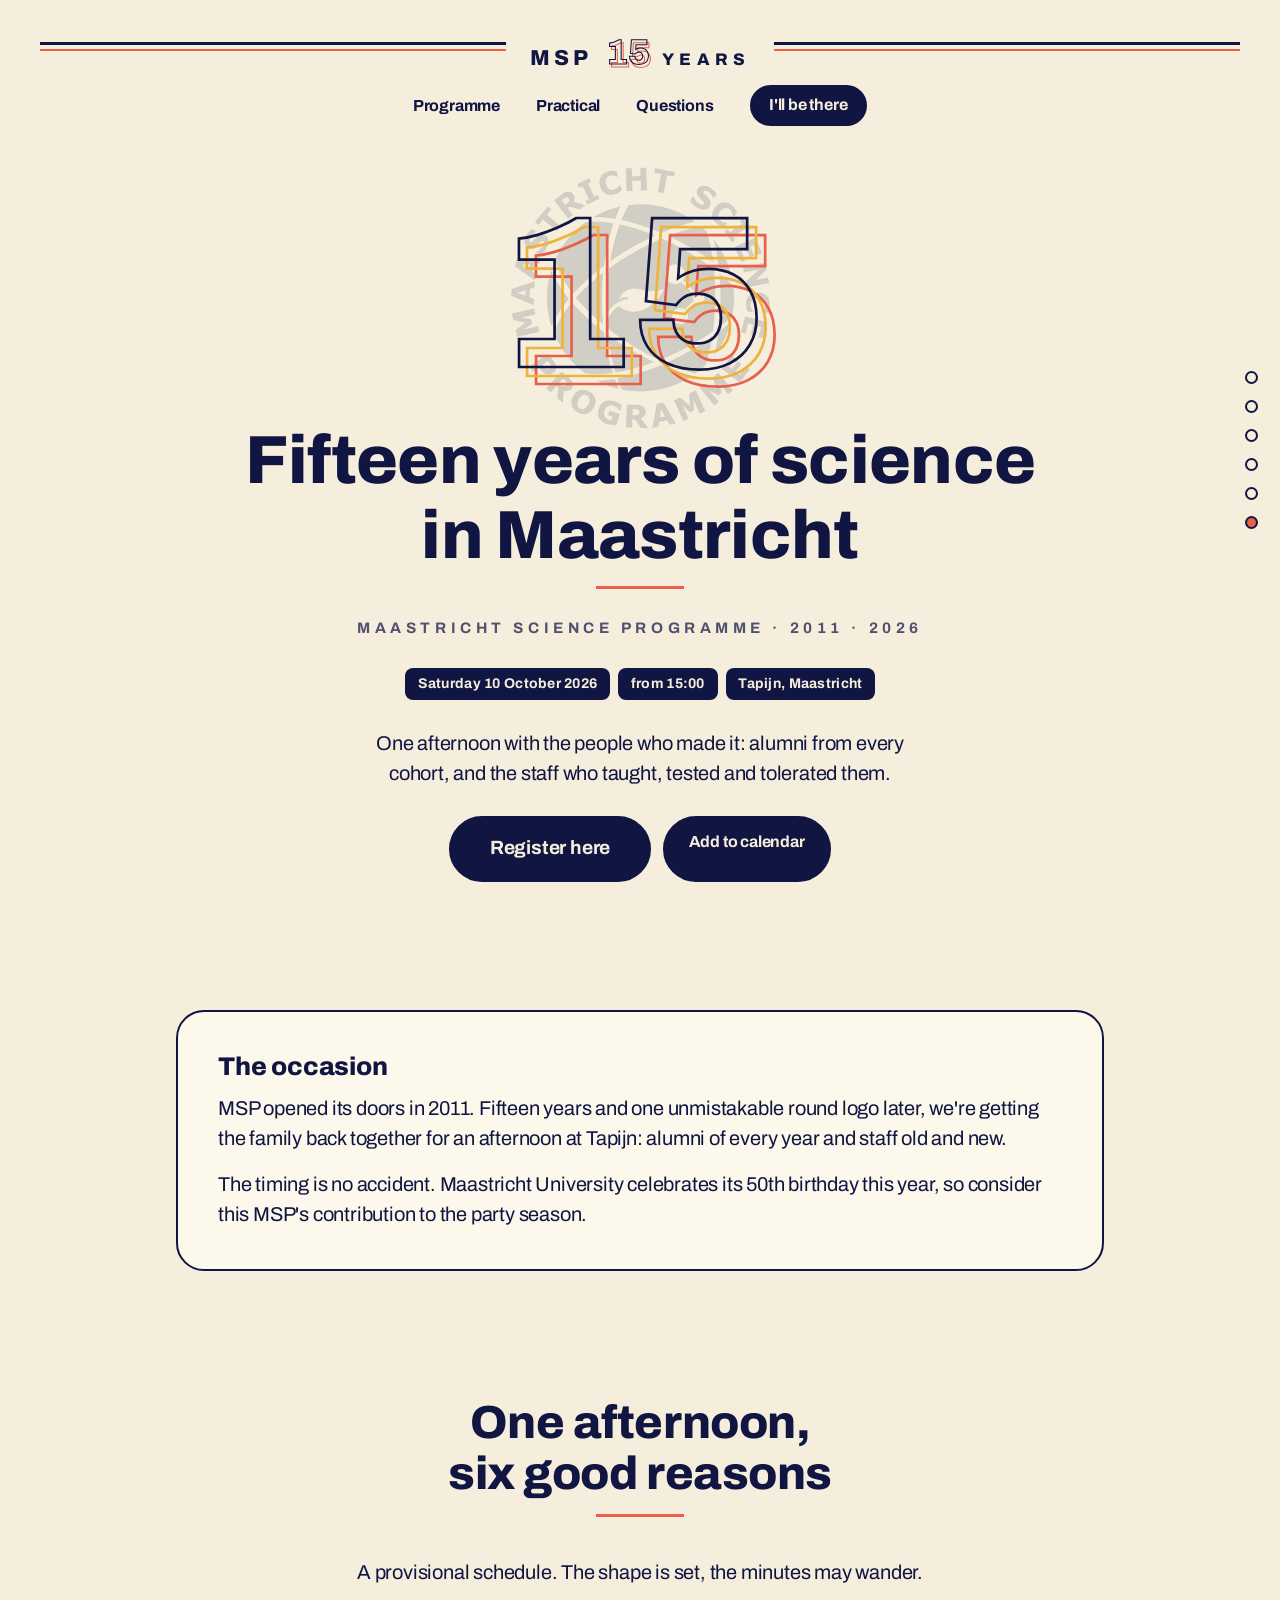
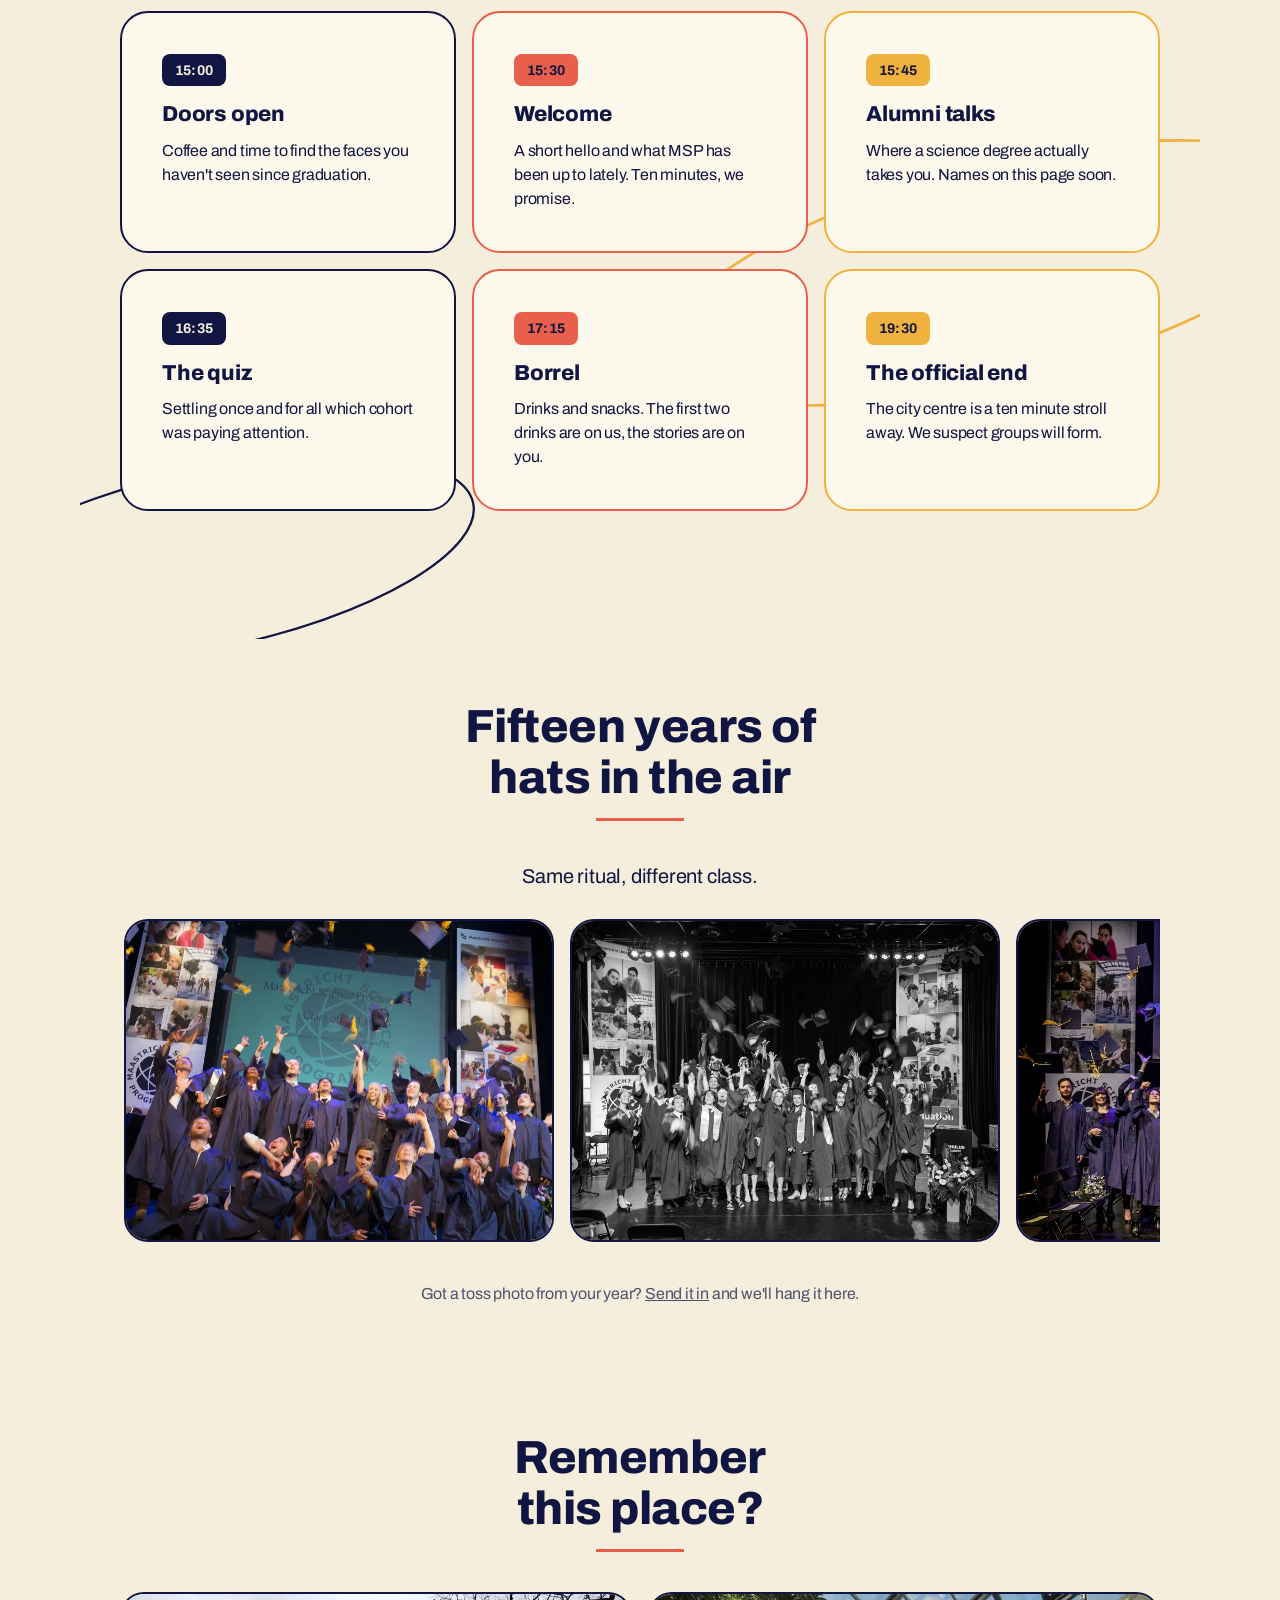
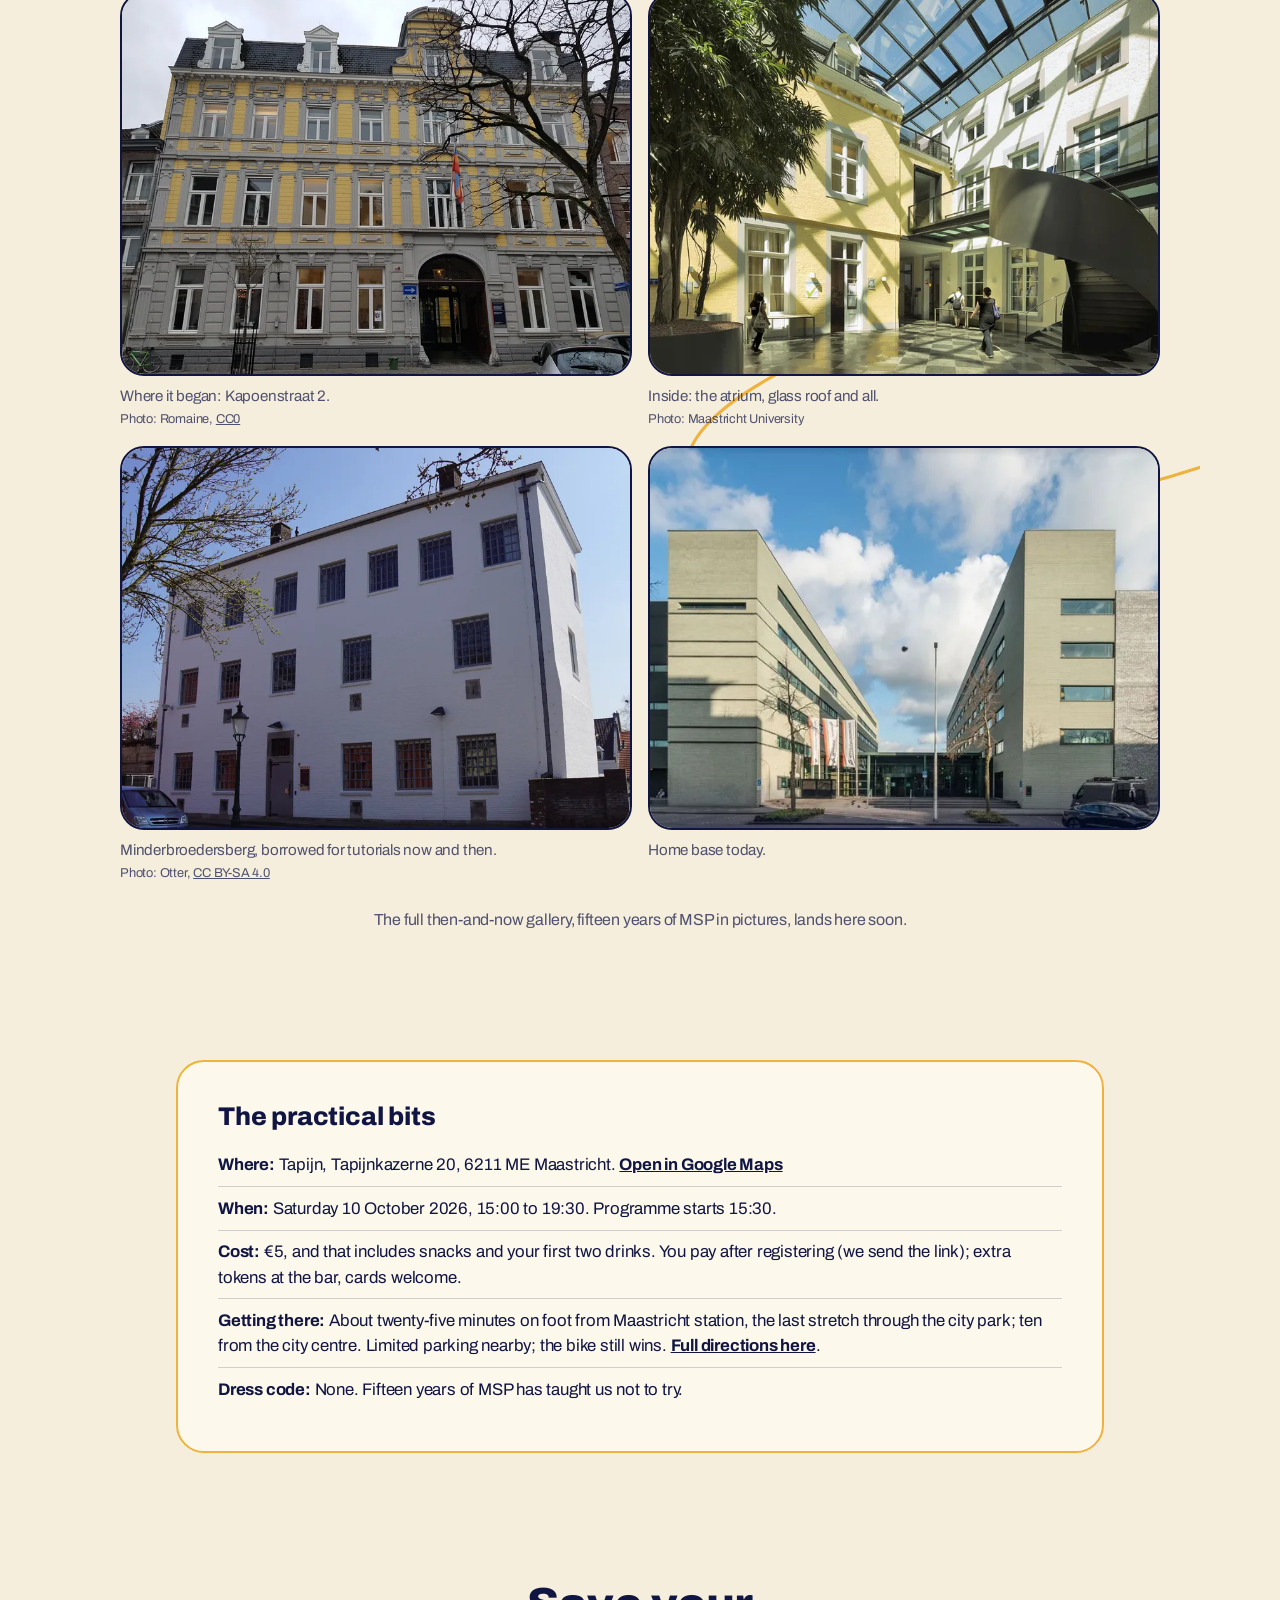
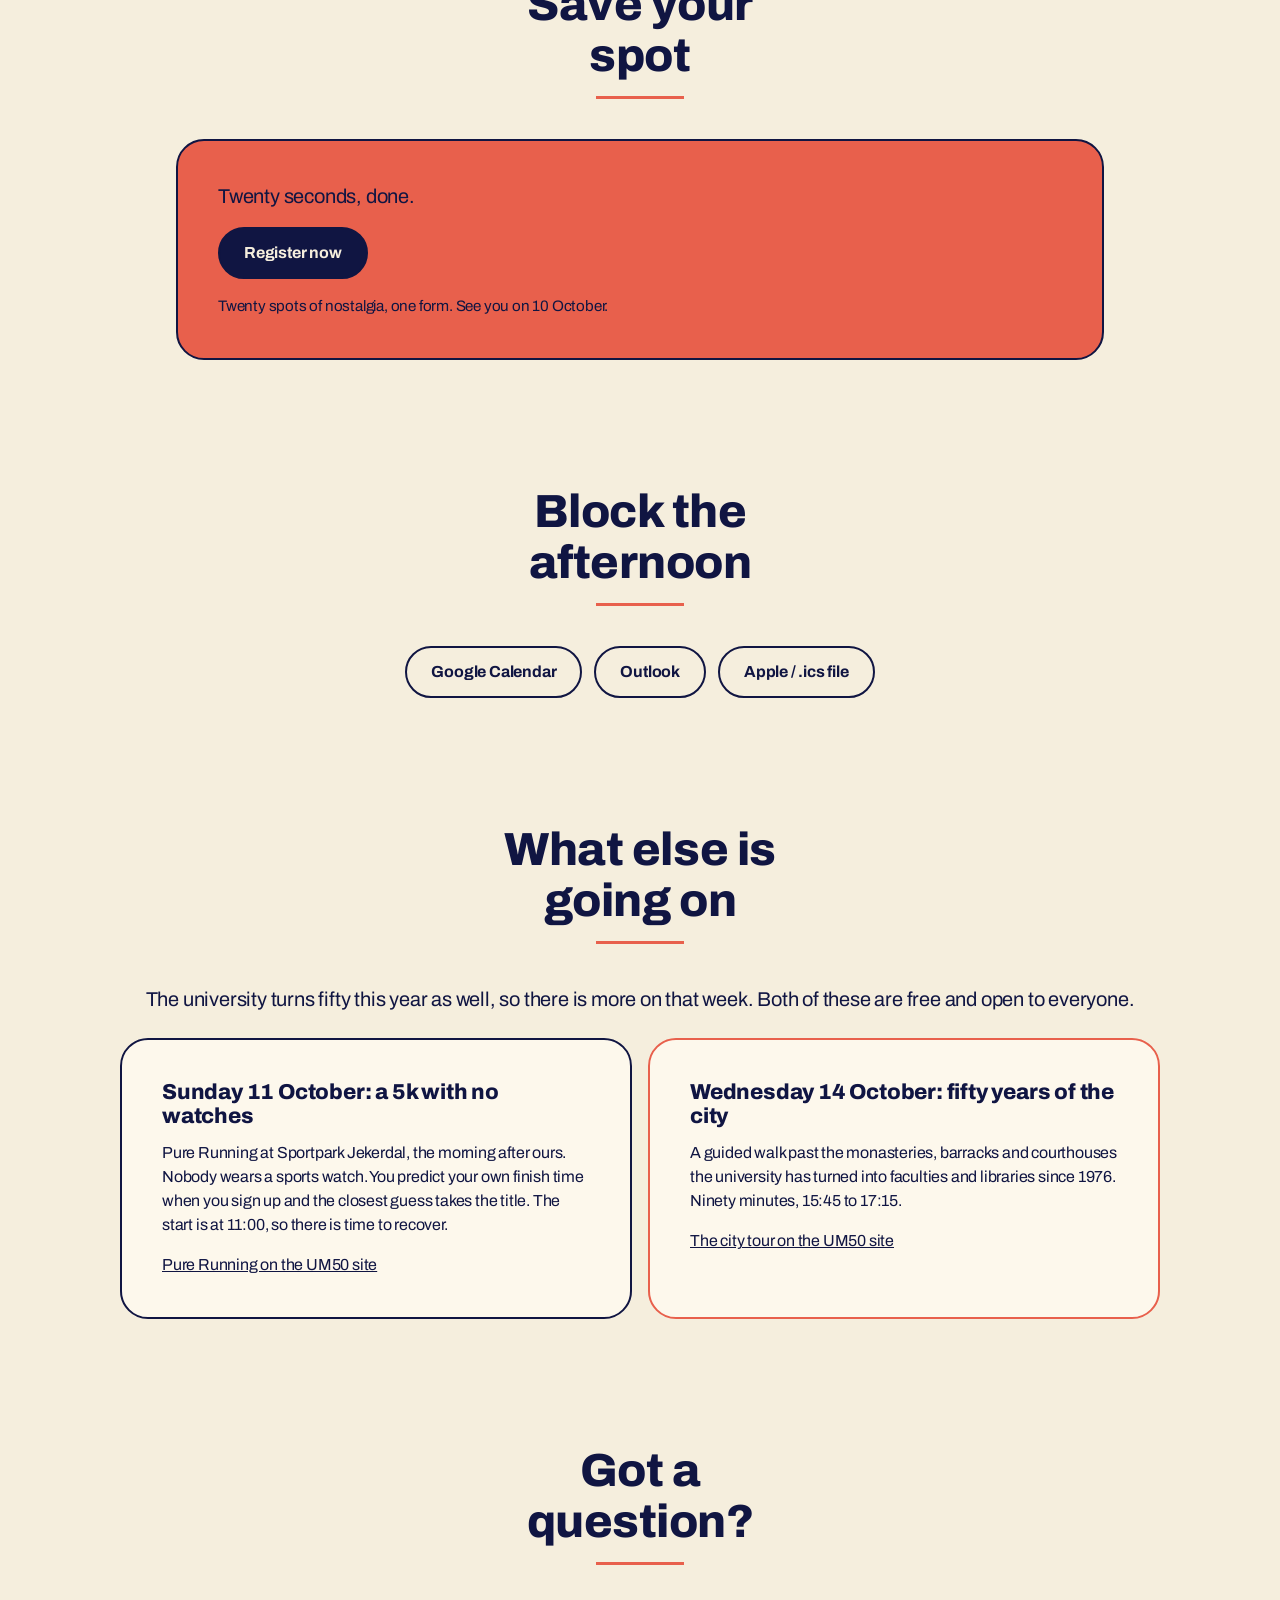
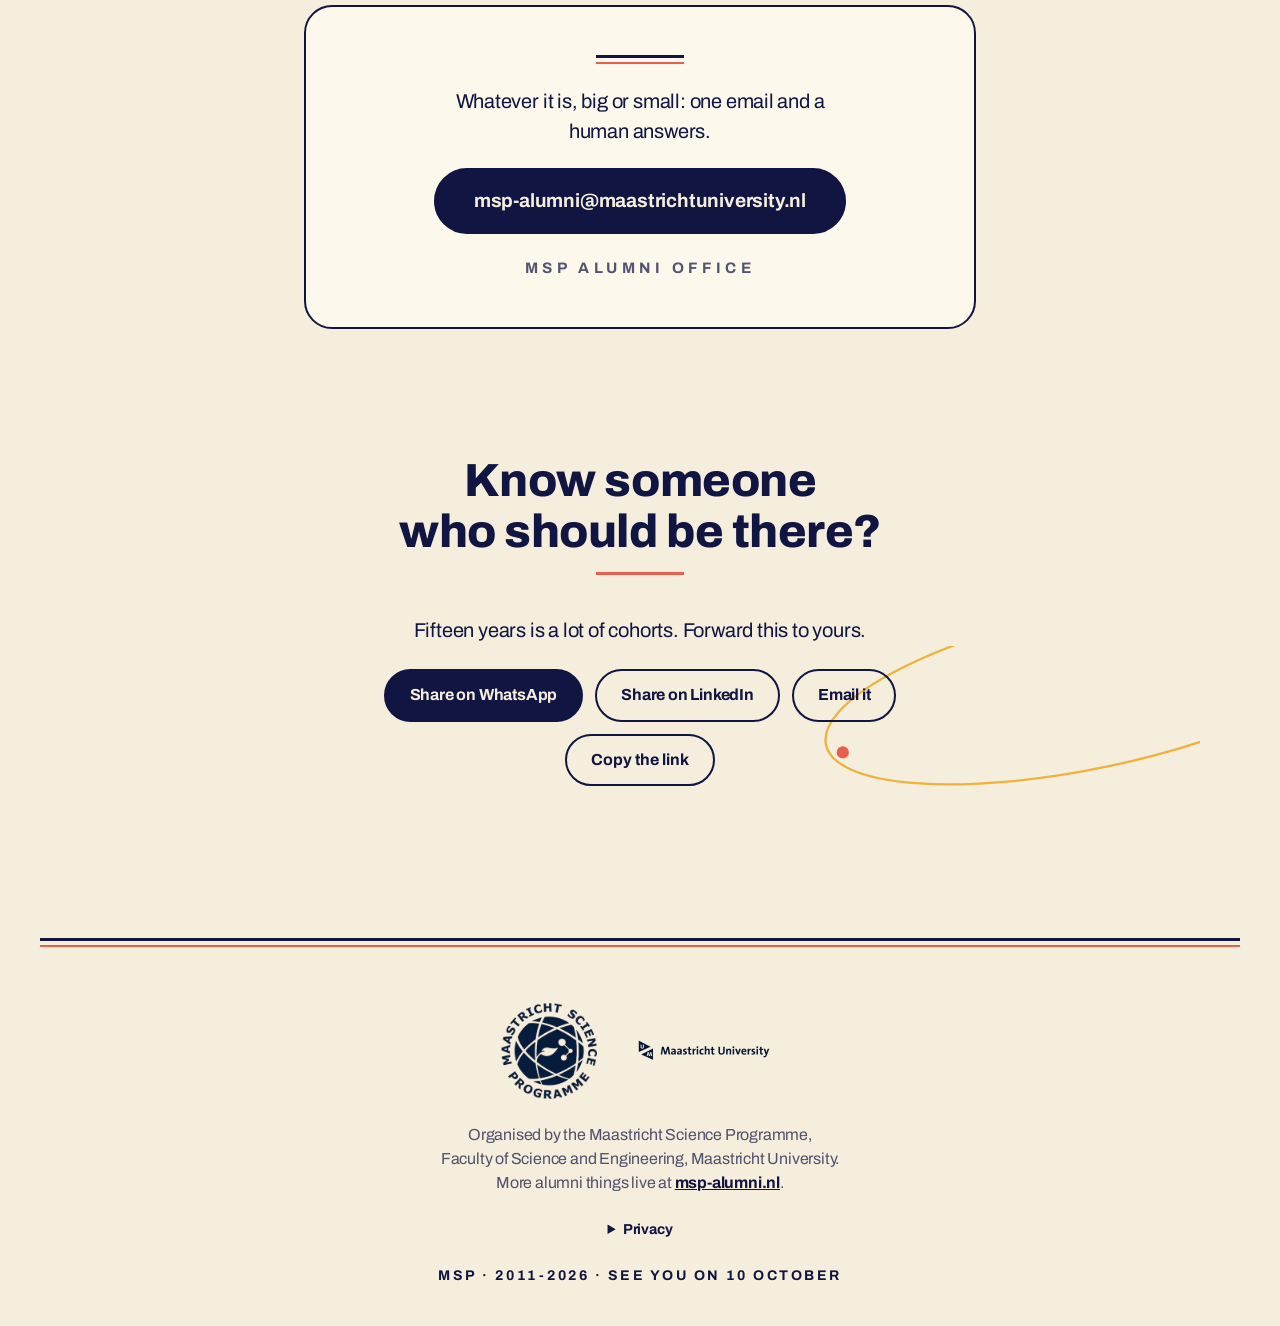
==== commit 51c887db: "Registration reopened: rsvpClosed false, open state is the static default again" ====
--- a/index.html
+++ b/index.html
@@ -100,8 +100,8 @@
       <p class="hero-pitch">One afternoon with the people who made it: alumni from every cohort, and
         the staff who taught, tested and tolerated them.</p>
       <p class="hero-cta">
-        <a href="#rsvp" class="btn btn-primary btn-big js-rsvp" hidden>Register here</a>
-        <a href="#rsvp" class="btn btn-ghost btn-big js-rsvp-done">Registration has closed</a>
+        <a href="#rsvp" class="btn btn-primary btn-big js-rsvp">Register here</a>
+        <a href="#rsvp" class="btn btn-ghost btn-big js-rsvp-done" hidden>Registration has closed</a>
         <a href="#calendar" class="btn btn-primary">Add to calendar</a>
       </p>
     </section>
@@ -348,7 +348,7 @@
         <p class="js-rsvp-open" hidden>Twenty seconds, done.</p>
         <p class="js-rsvp-closed" hidden>Registration opens in early September, together with the invitation
           email. The button will be right here the moment it's live.</p>
-        <p class="js-rsvp-done">Registration closed on 28 September, with well over a hundred of you on the
+        <p class="js-rsvp-done" hidden>Registration closed on 28 September, with well over a hundred of you on the
           list, from the class of 2014 to the class of 2026. Thank you.</p>
         <p class="rsvp-actions">
           <a class="btn btn-dark js-rsvp-link" hidden>Register now</a>
@@ -357,7 +357,7 @@
           Come back in September, the registration link will be on this page.</p>
         <p class="rsvp-note js-rsvp-open" hidden>Twenty spots of nostalgia, one form. See you on
           10 October.</p>
-        <p class="rsvp-note js-rsvp-done">Missed it? Registered and can no longer make it? One line to the
+        <p class="rsvp-note js-rsvp-done" hidden>Missed it? Registered and can no longer make it? One line to the
           <a class="js-mail" href="#">MSP alumni office</a><noscript>
           (msp-alumni [at] maastrichtuniversity [dot] nl)</noscript> and we will sort it out.</p>
       </div>
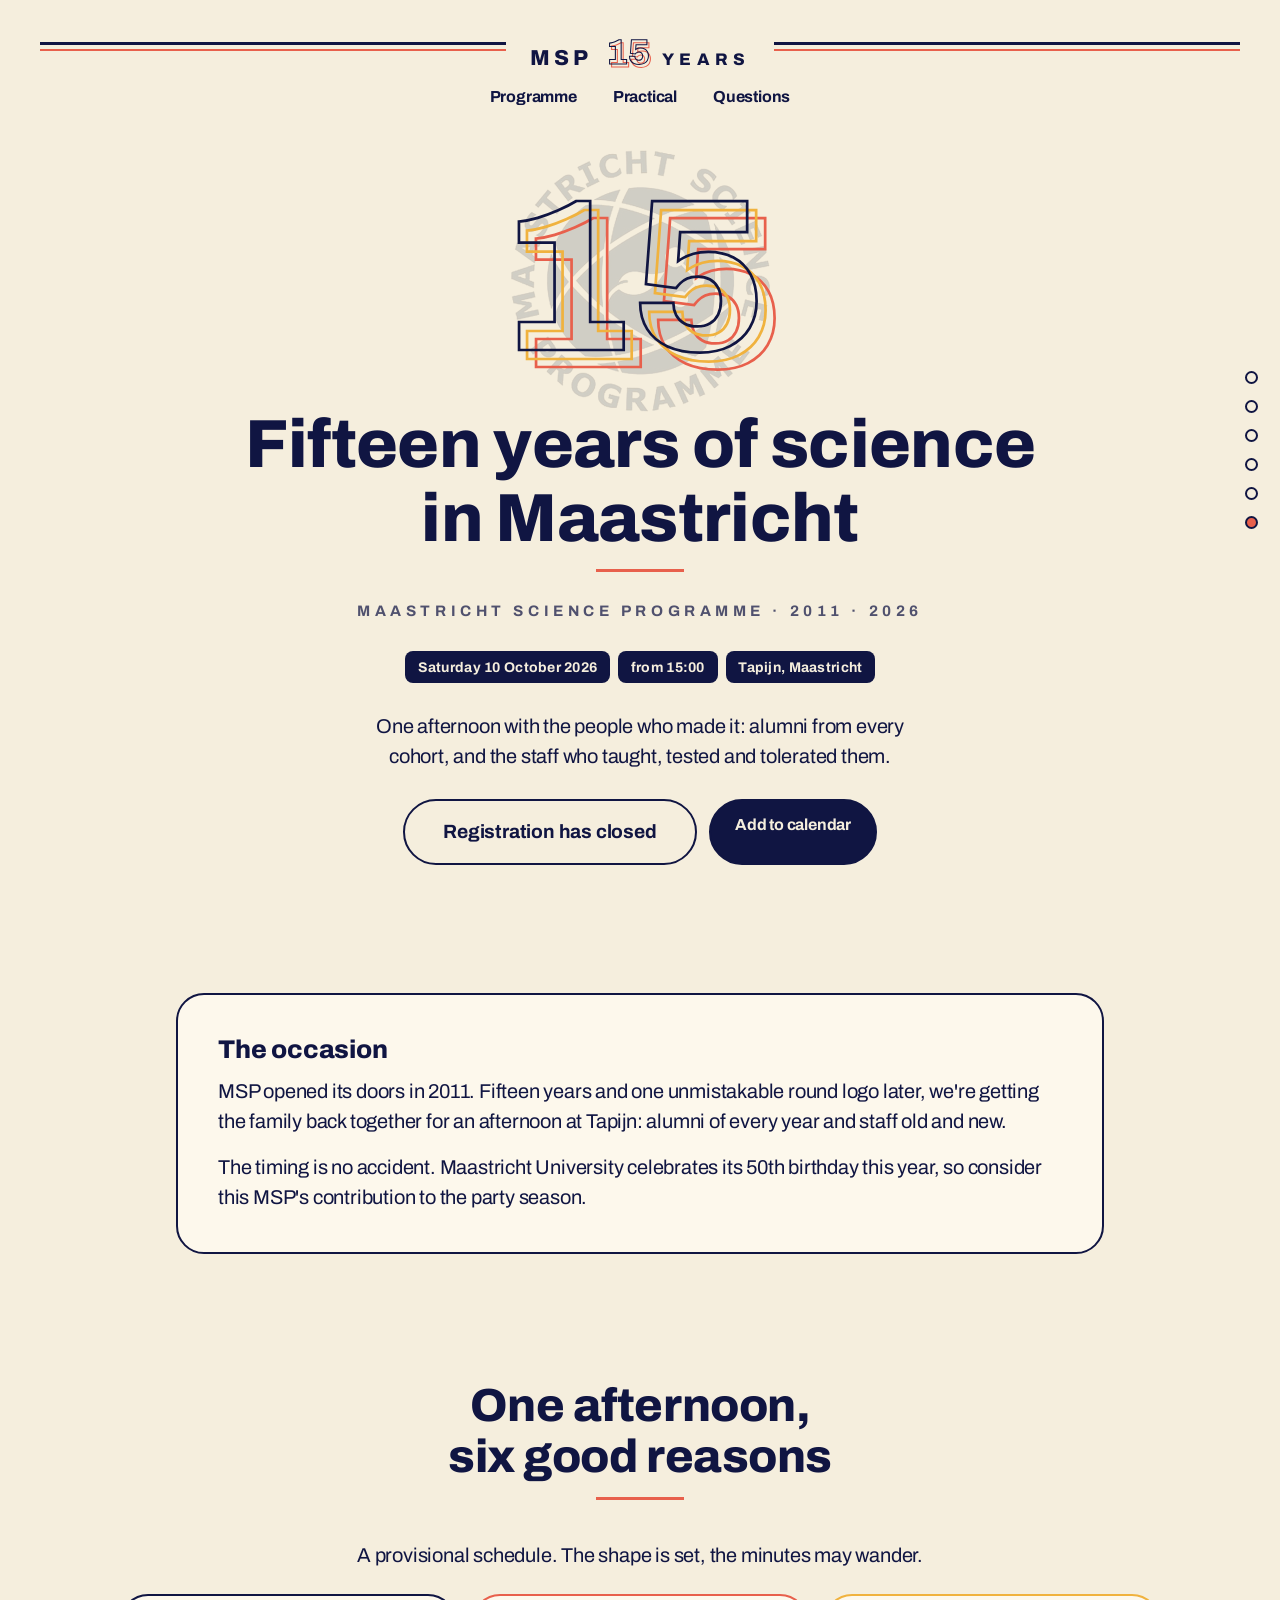
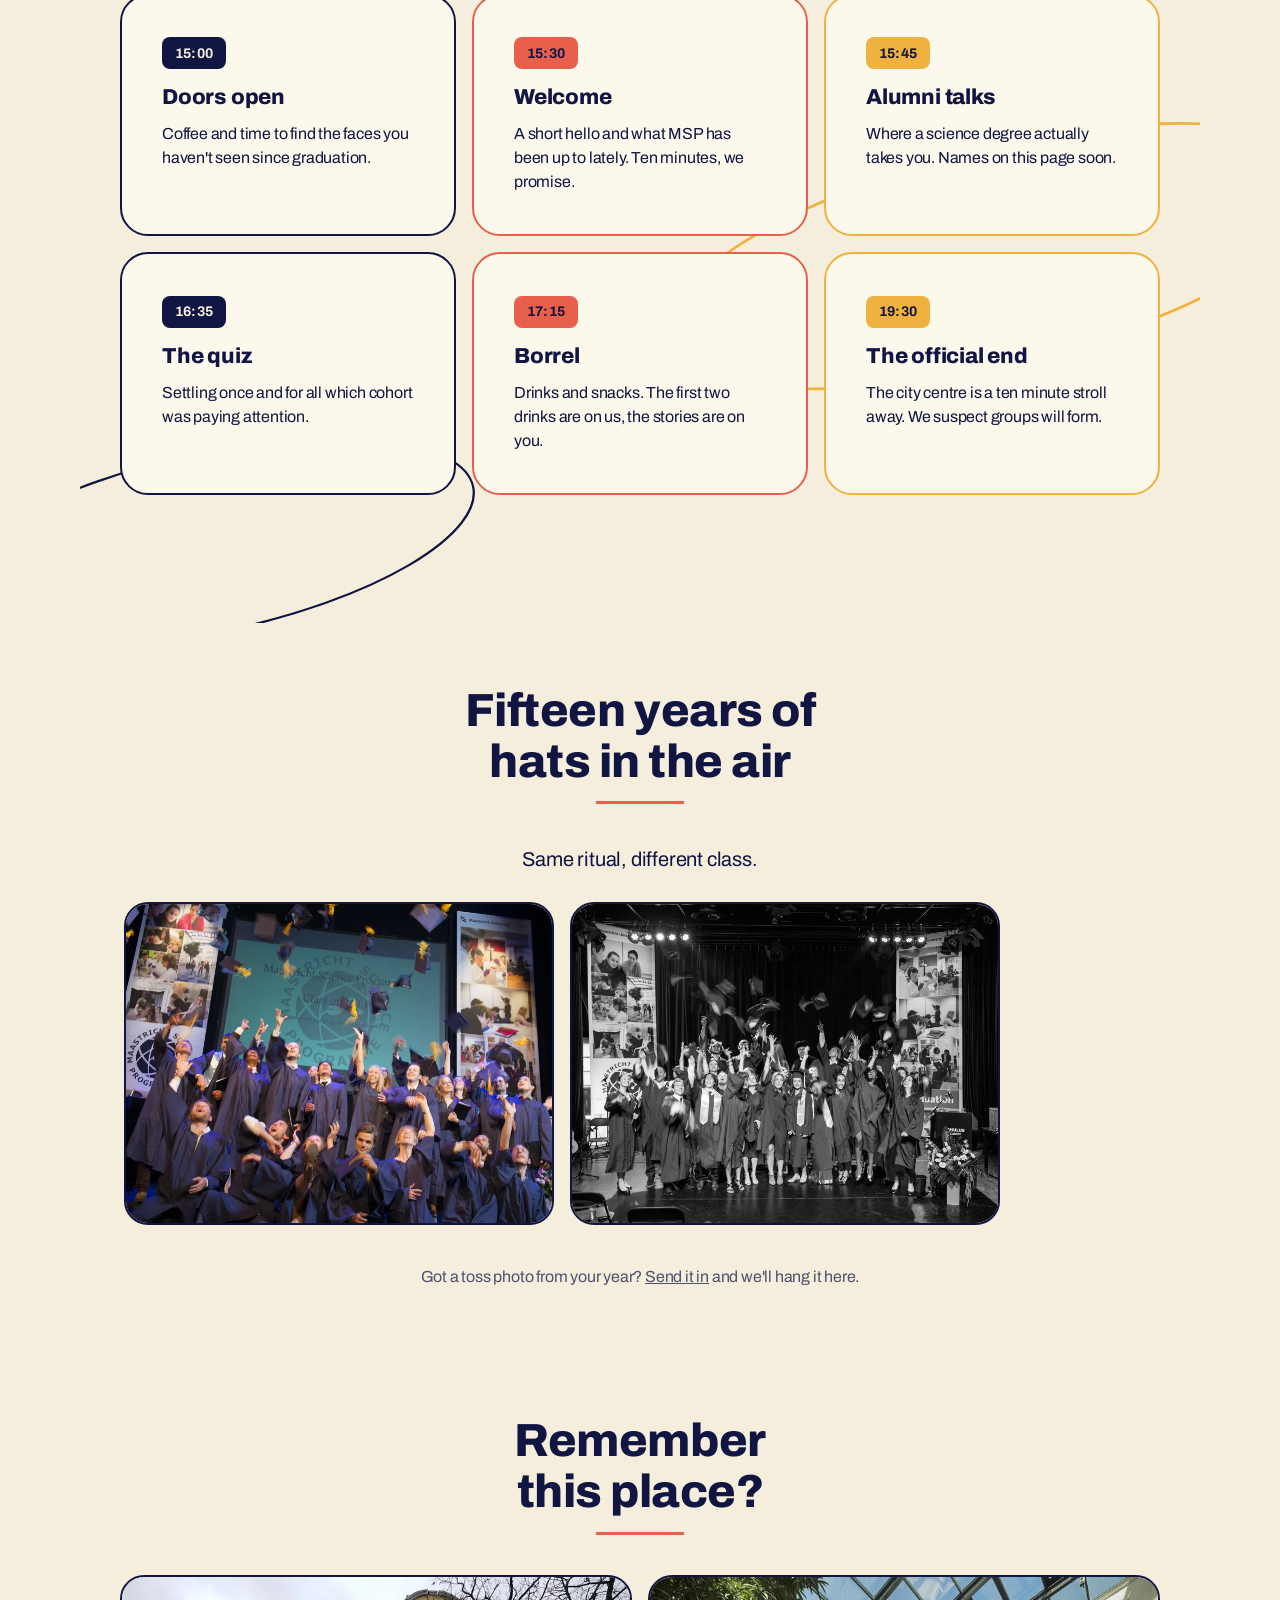
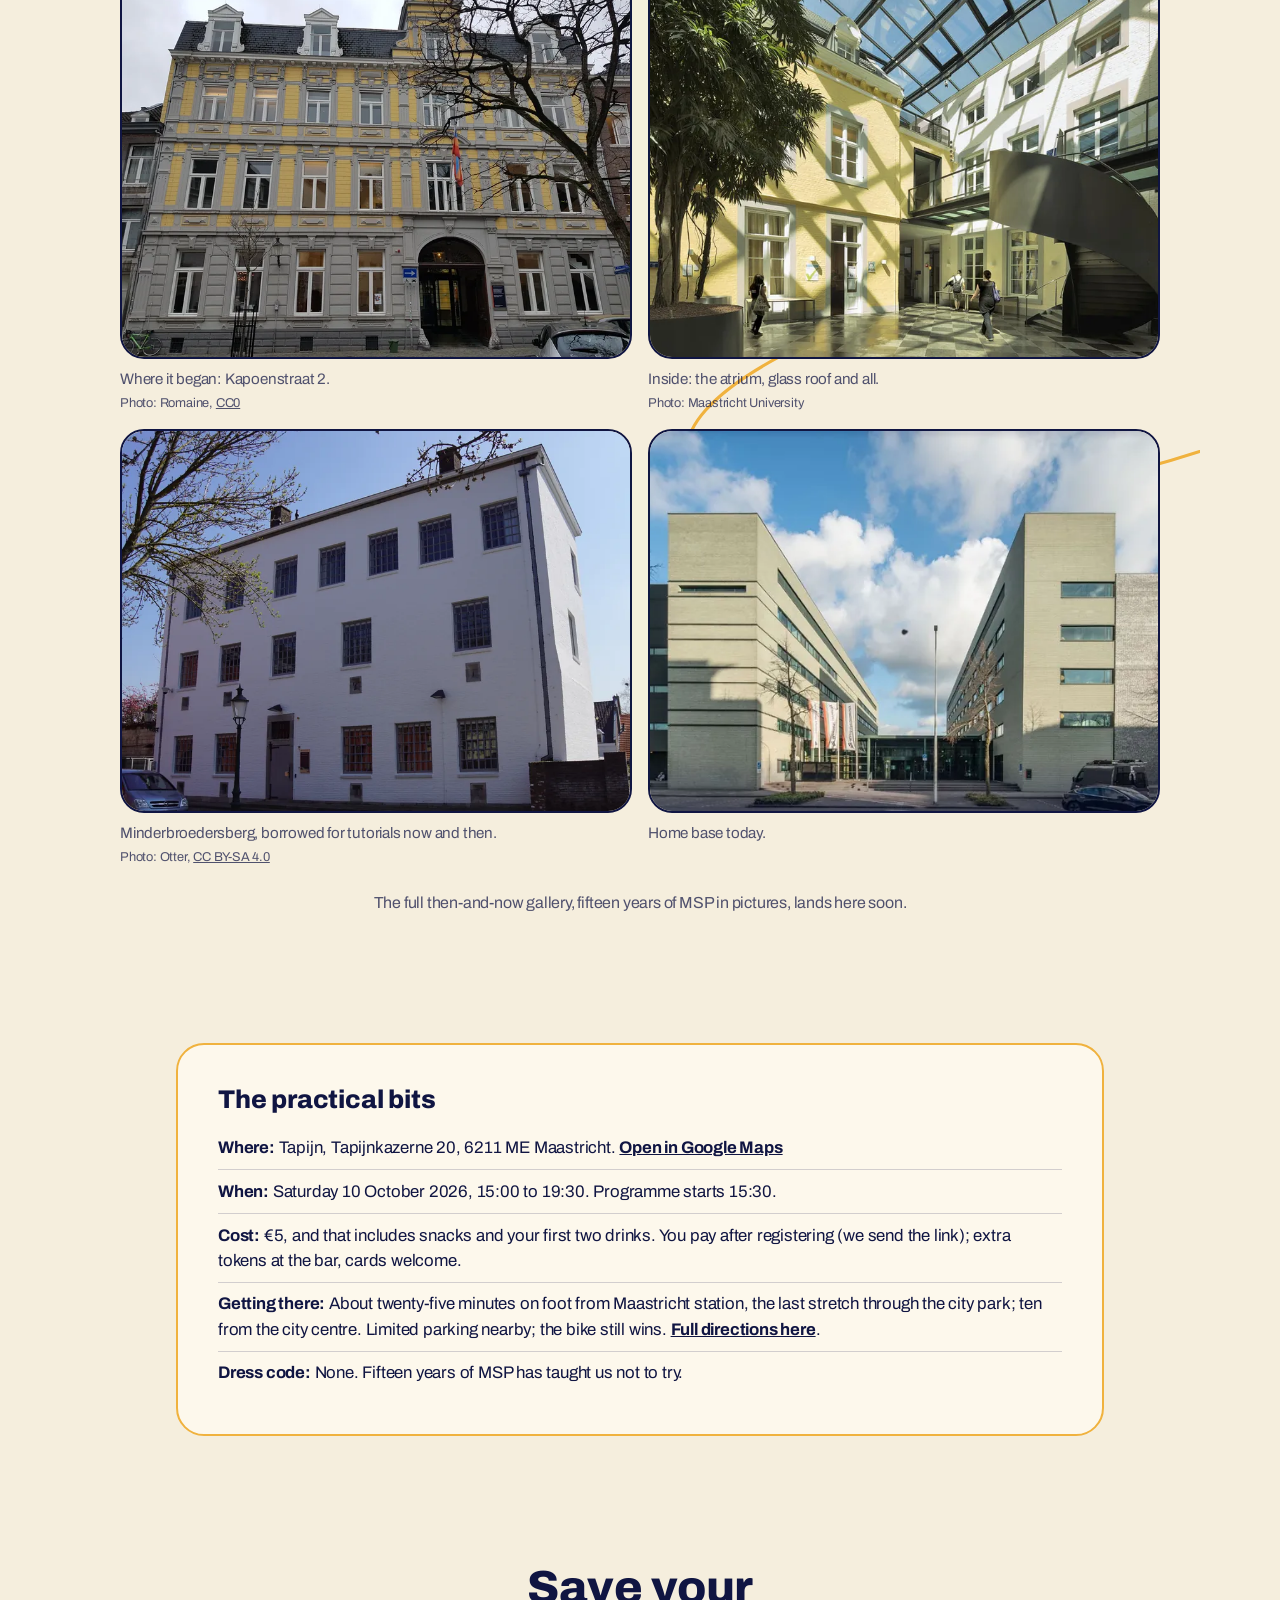
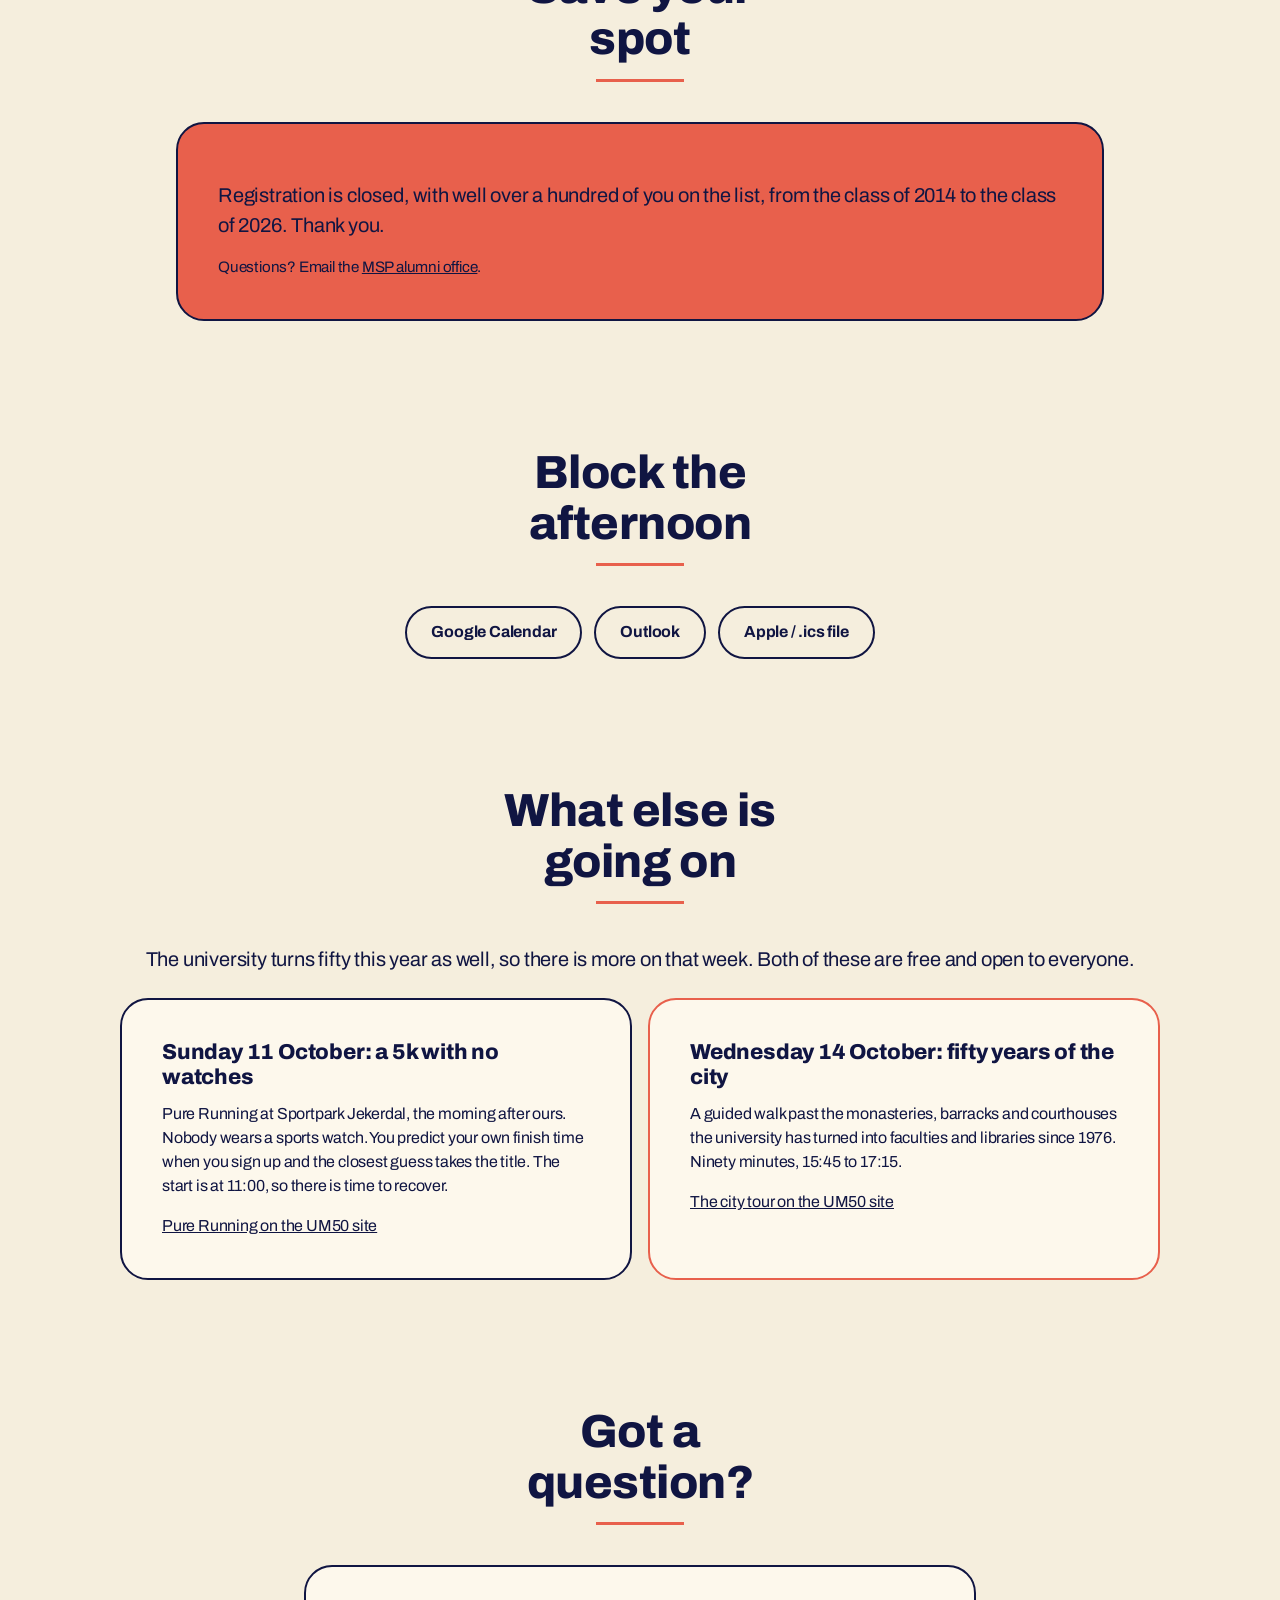
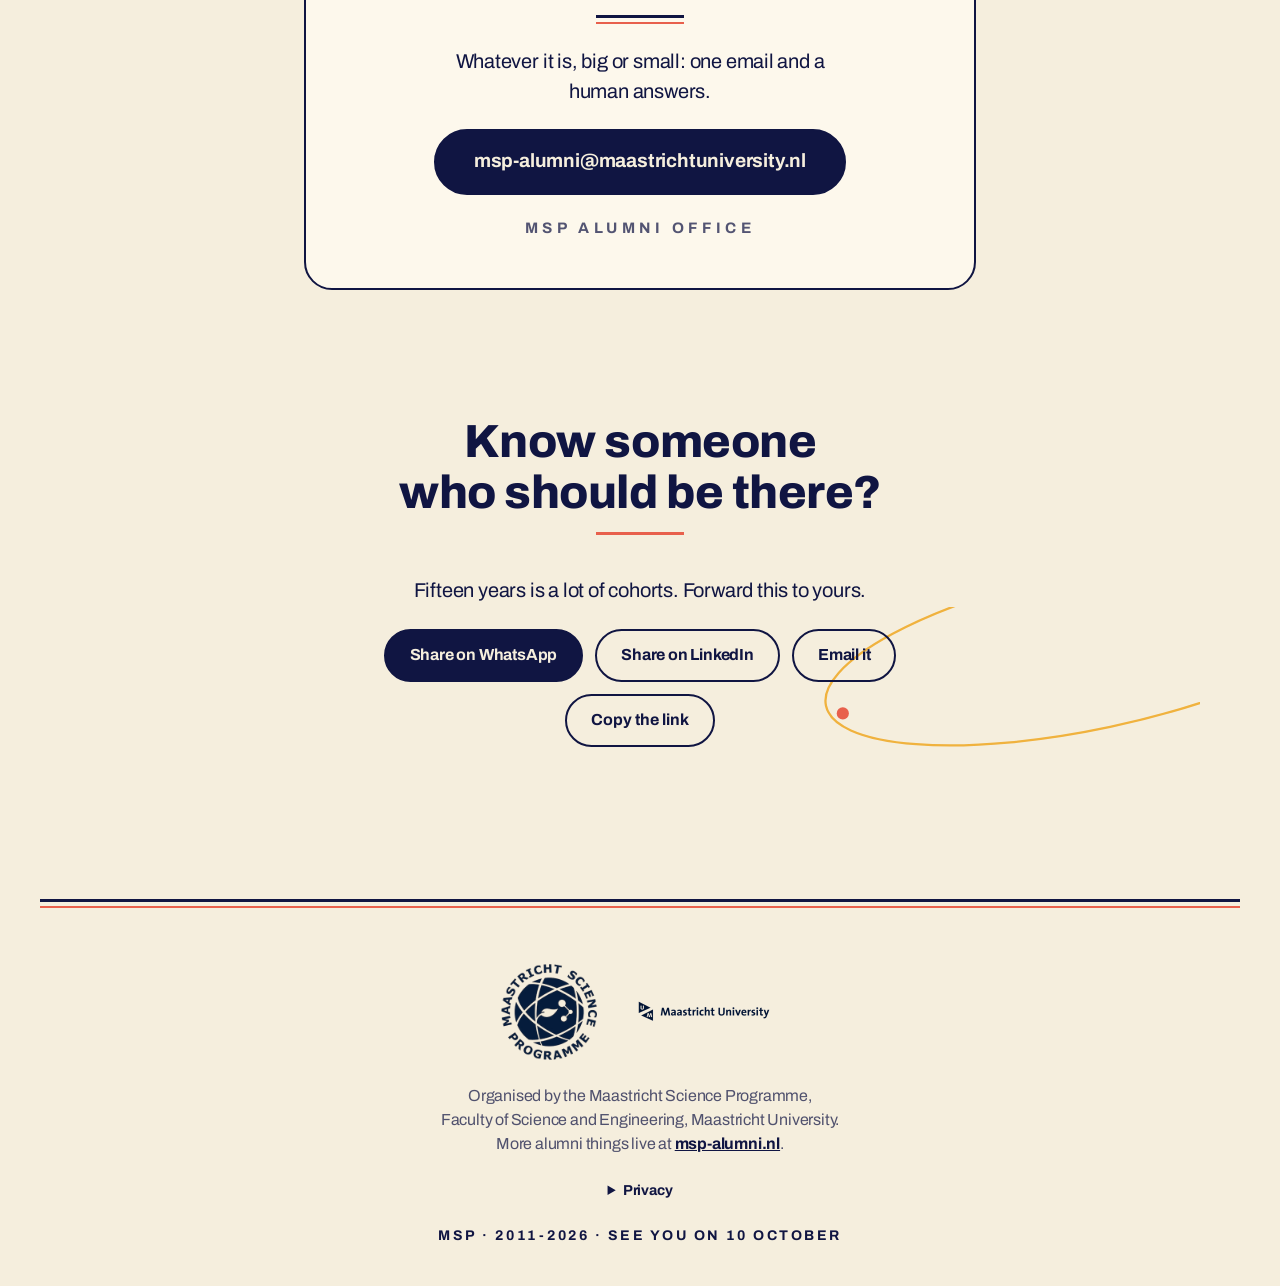
==== commit 60ef51cd: "Registration closed 1 Oct: rsvpClosed true, closed note points questions to the alumni office" ====
--- a/index.html
+++ b/index.html
@@ -348,7 +348,7 @@
         <p class="js-rsvp-open" hidden>Twenty seconds, done.</p>
         <p class="js-rsvp-closed" hidden>Registration opens in early September, together with the invitation
           email. The button will be right here the moment it's live.</p>
-        <p class="js-rsvp-done" hidden>Registration closed on 28 September, with well over a hundred of you on the
+        <p class="js-rsvp-done" hidden>Registration is closed, with well over a hundred of you on the
           list, from the class of 2014 to the class of 2026. Thank you.</p>
         <p class="rsvp-actions">
           <a class="btn btn-dark js-rsvp-link" hidden>Register now</a>
@@ -357,9 +357,9 @@
           Come back in September, the registration link will be on this page.</p>
         <p class="rsvp-note js-rsvp-open" hidden>Twenty spots of nostalgia, one form. See you on
           10 October.</p>
-        <p class="rsvp-note js-rsvp-done" hidden>Missed it? Registered and can no longer make it? One line to the
+        <p class="rsvp-note js-rsvp-done" hidden>Questions? Email the
           <a class="js-mail" href="#">MSP alumni office</a><noscript>
-          (msp-alumni [at] maastrichtuniversity [dot] nl)</noscript> and we will sort it out.</p>
+          (msp-alumni [at] maastrichtuniversity [dot] nl)</noscript>.</p>
       </div>
     </section>
 
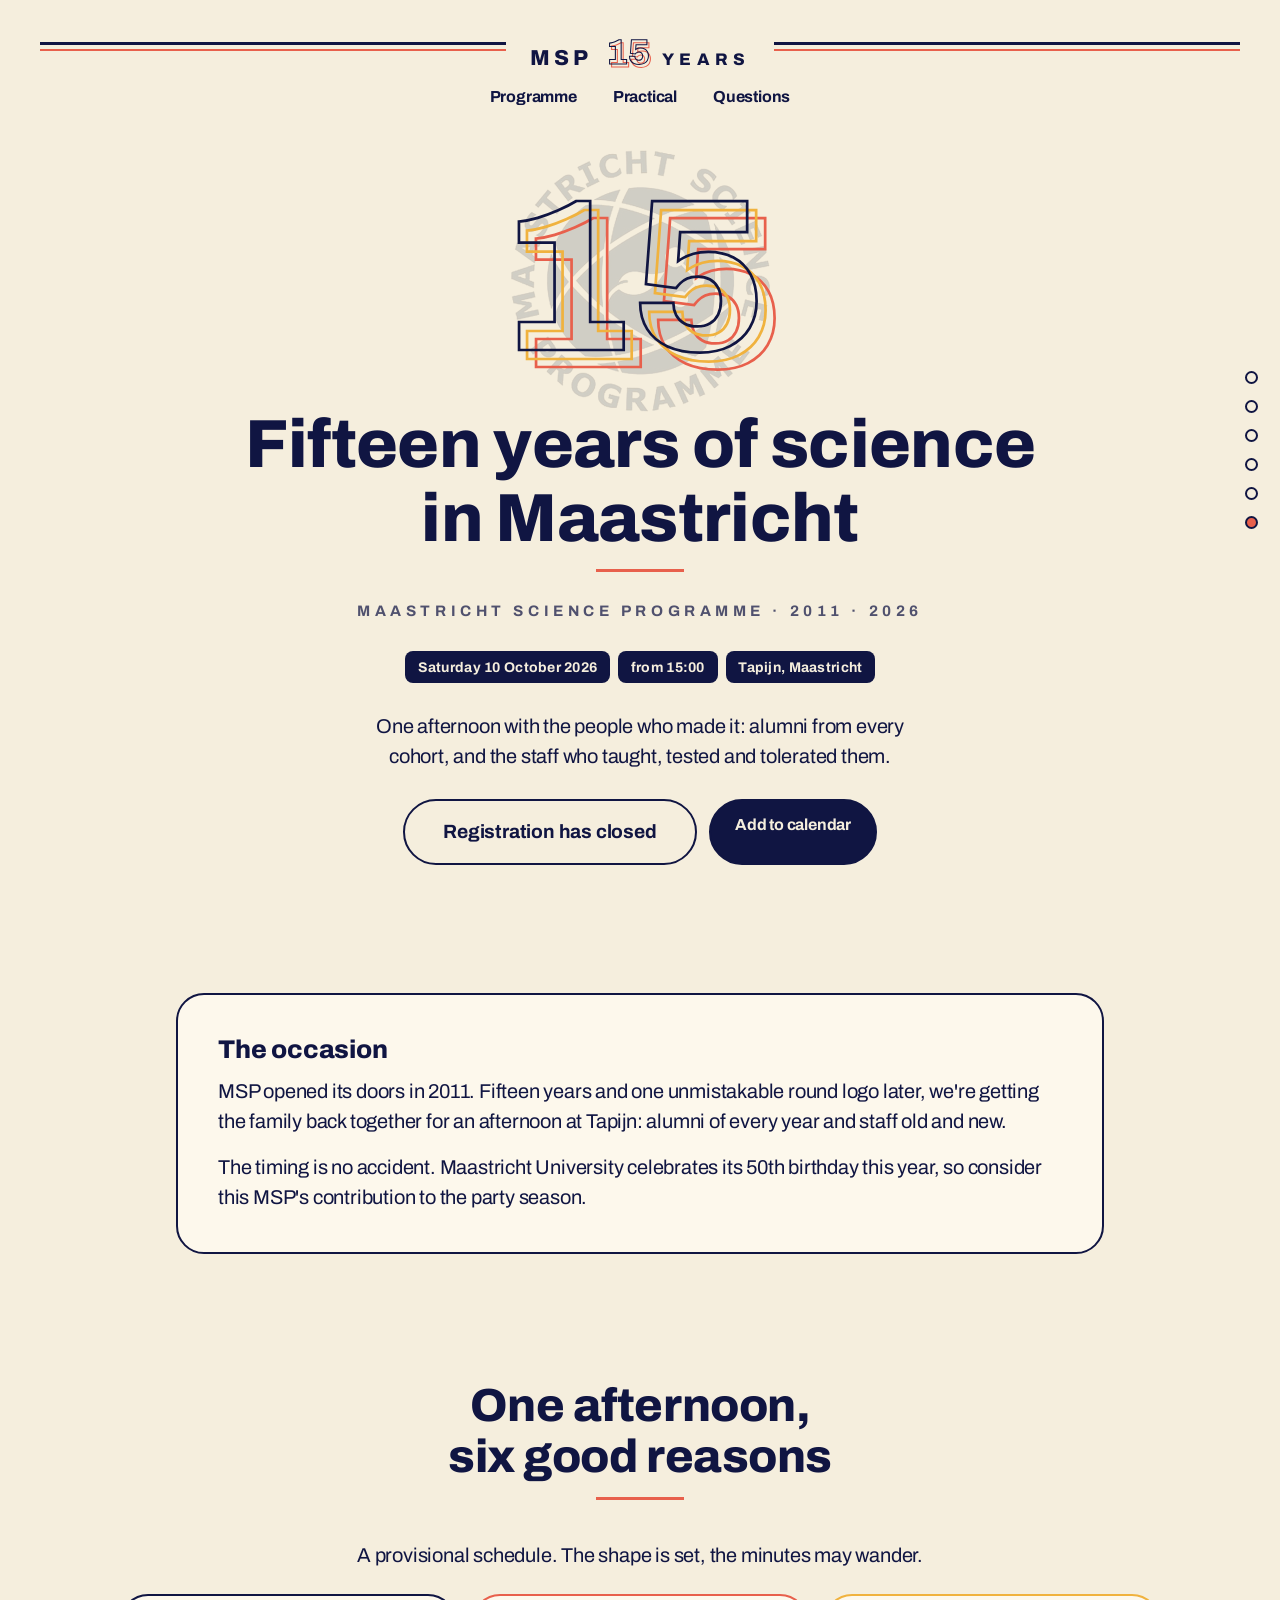
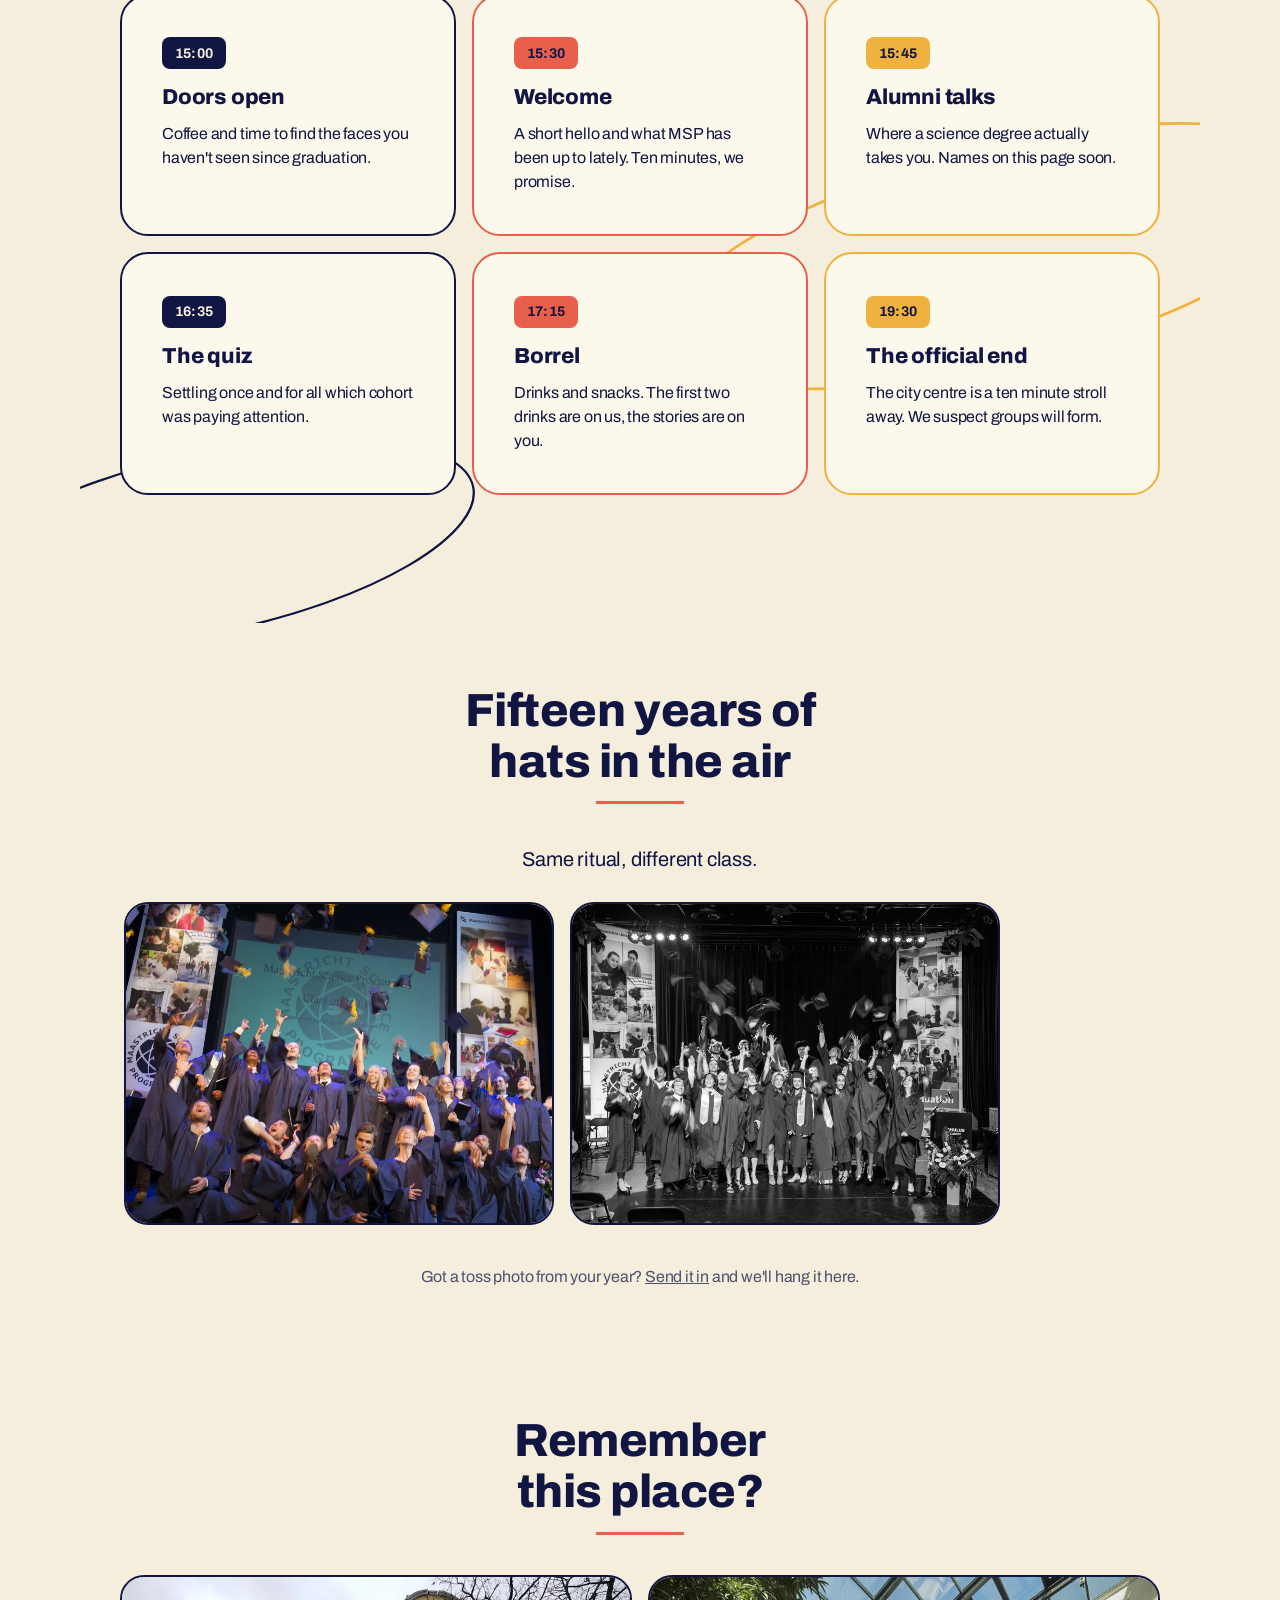
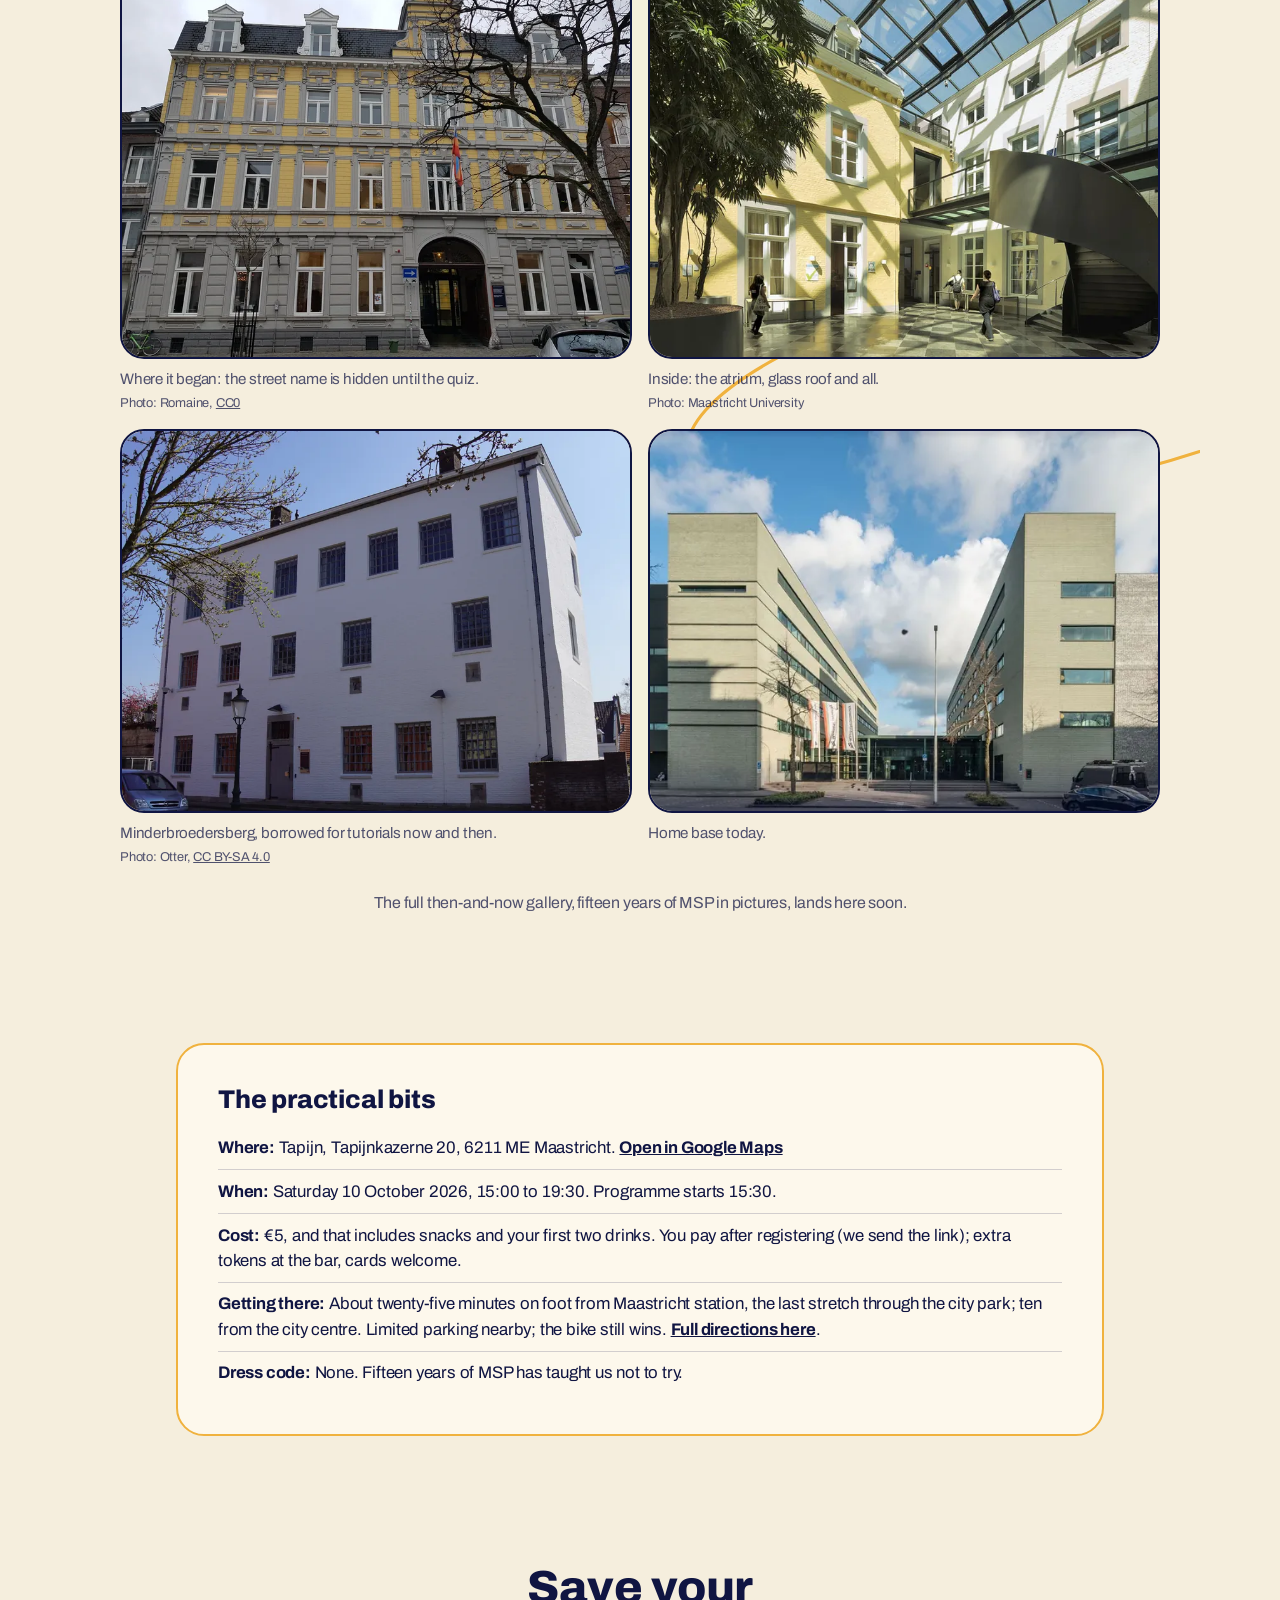
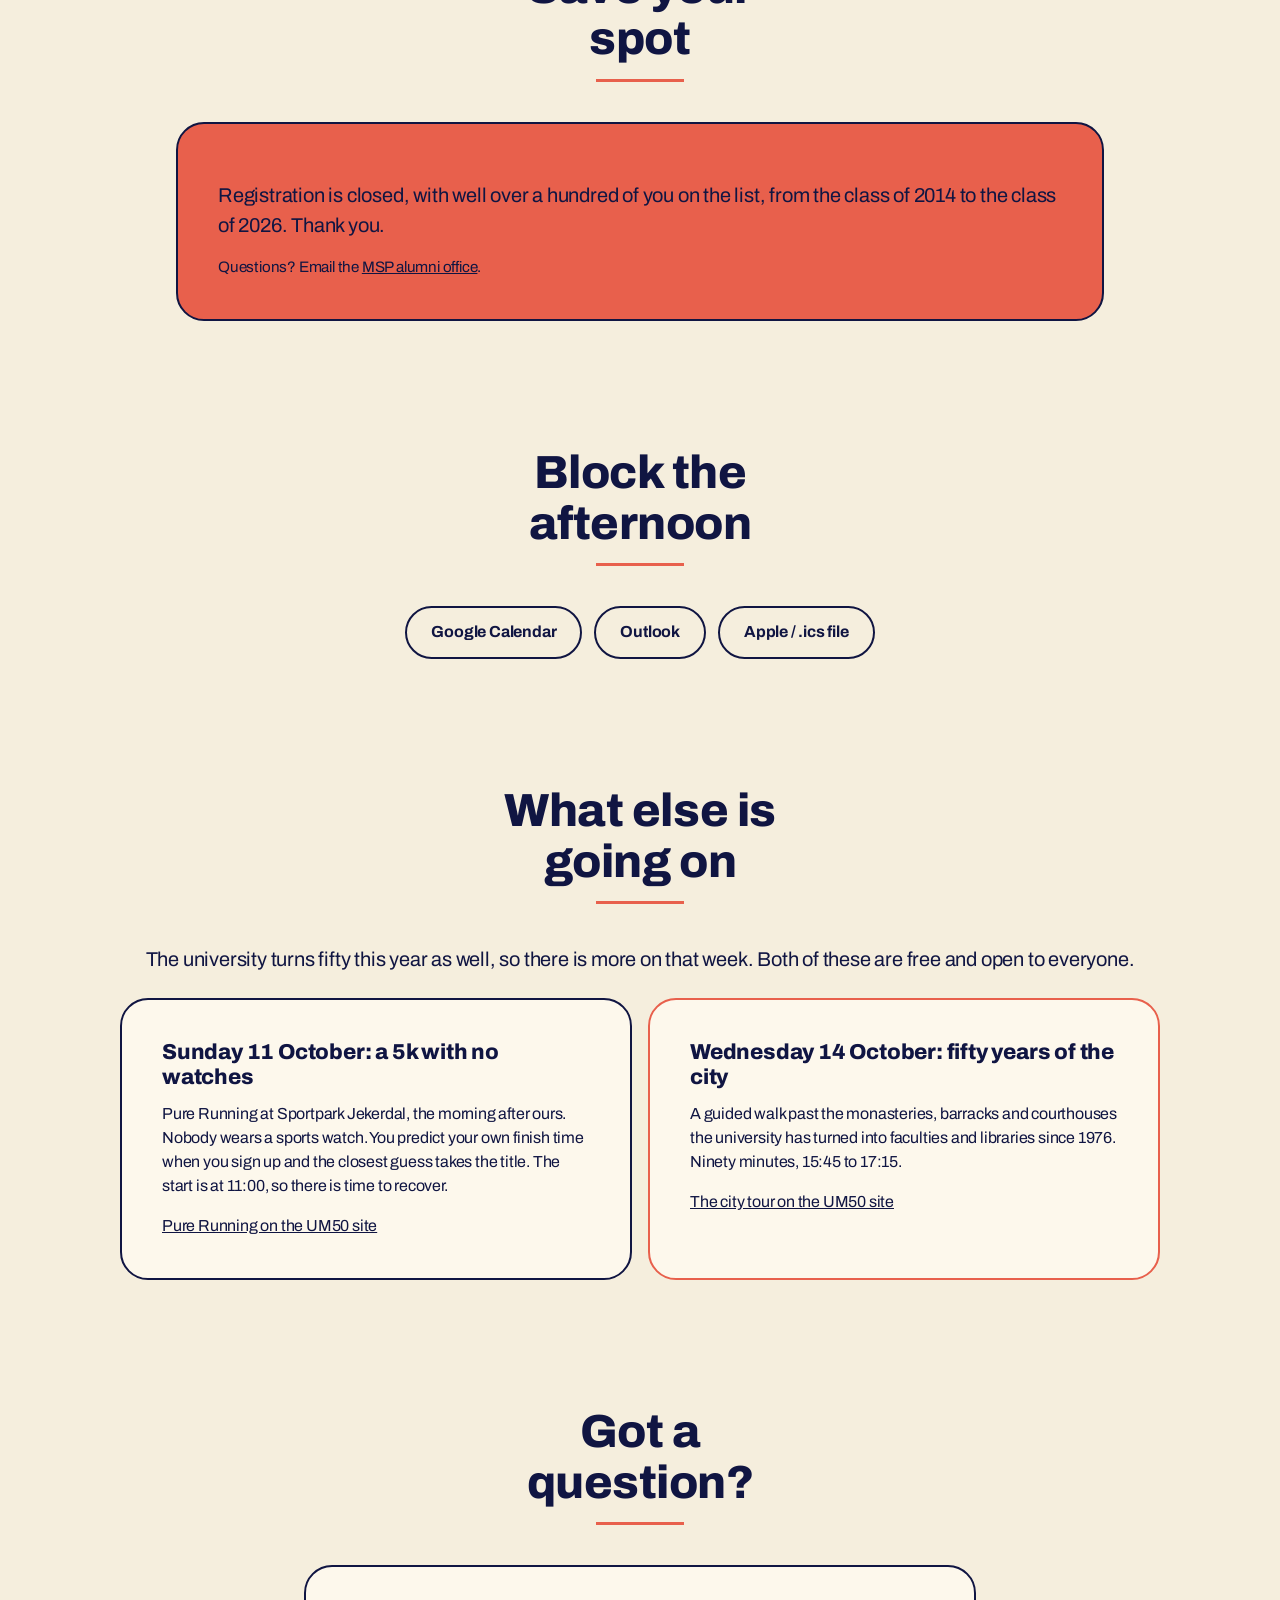
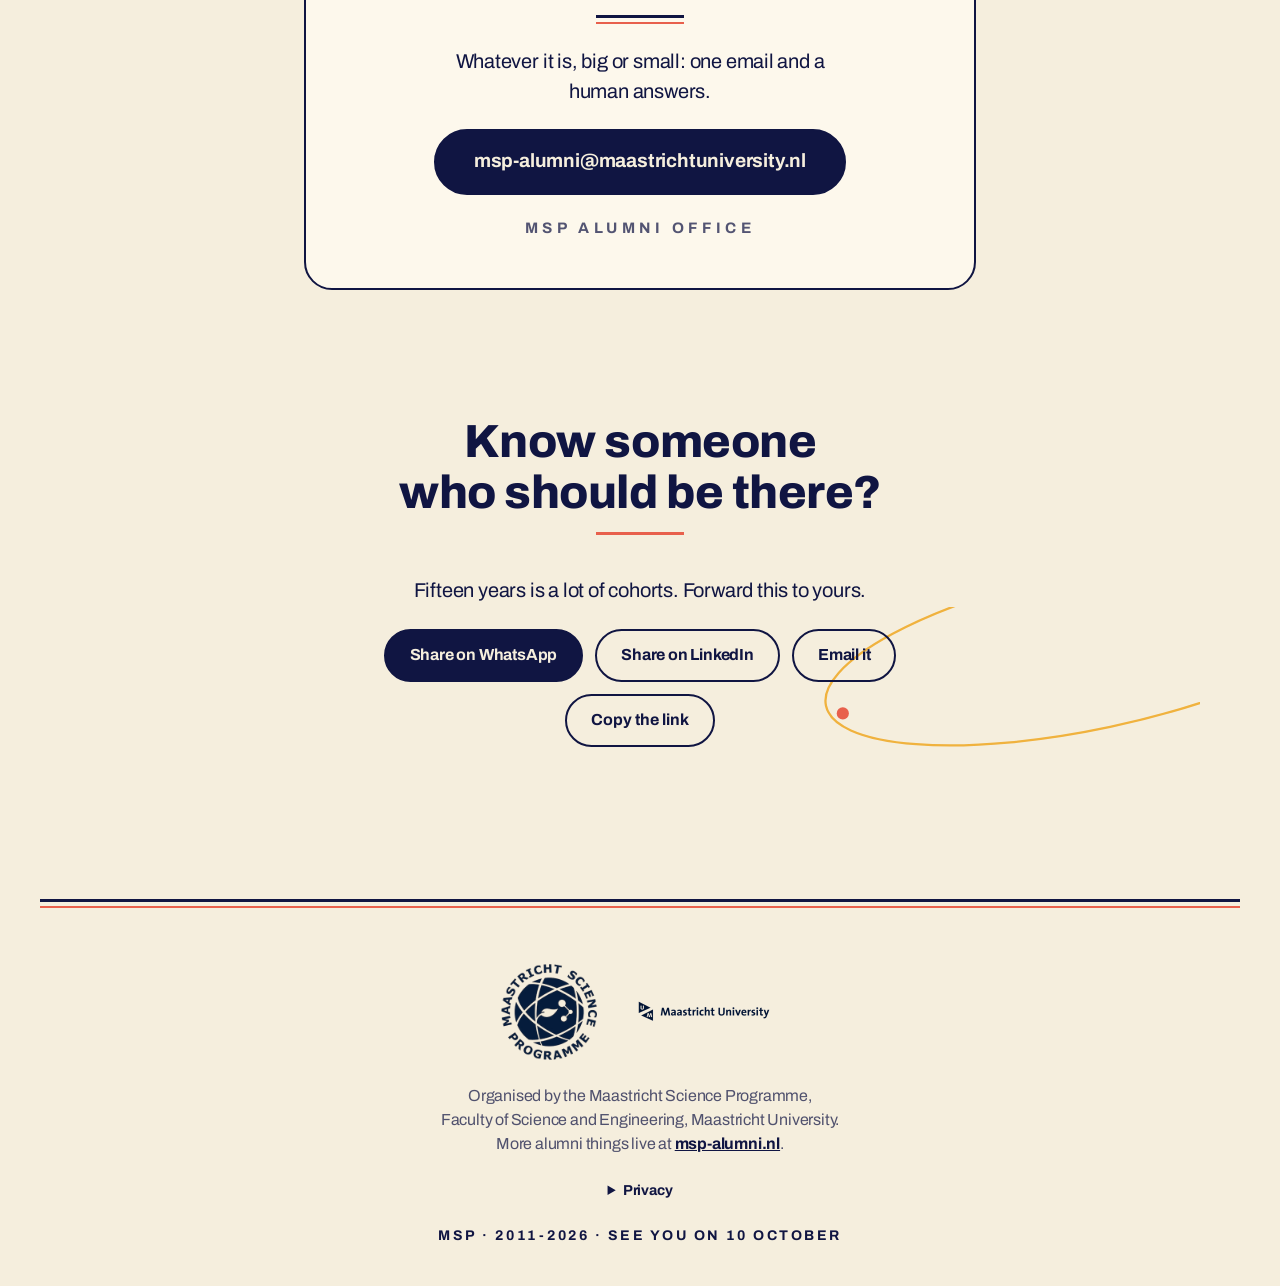
==== commit d6d157a8: "Hide the Kapoenstraat street name until after the 10 Oct quiz (Q16)" ====
--- a/index.html
+++ b/index.html
@@ -285,16 +285,16 @@
             <source type="image/webp" srcset="assets/img/oldentrance-800.webp 800w, assets/img/oldentrance-1600.webp 1600w" sizes="(min-width: 900px) 45vw, 92vw">
             <img src="assets/img/oldentrance-800.jpg" srcset="assets/img/oldentrance-800.jpg 800w, assets/img/oldentrance-1600.jpg 1600w" sizes="(min-width: 900px) 45vw, 92vw"
                  width="800" height="600" loading="lazy" decoding="async"
-                 alt="The yellow and grey facade of Herenhuis Hustinx at Kapoenstraat 2, MSP's first home">
-          </picture>
-          <figcaption>Where it began: Kapoenstraat 2.
+                 alt="The yellow and grey facade of MSP's first home">
+          </picture>
+          <figcaption>Where it began: the street name is hidden until the quiz.
             <span class="ph-credit">Photo: Romaine, <a href="https://creativecommons.org/publicdomain/zero/1.0/" target="_blank" rel="noopener">CC0</a></span></figcaption>
         </figure>
         <figure class="reveal">
           <picture>
             <source type="image/webp" srcset="assets/img/oldatrium-800.webp">
             <img src="assets/img/oldatrium-800.jpg" width="800" height="534" loading="lazy" decoding="async"
-                 alt="The glass-roofed atrium with spiral staircase inside Kapoenstraat 2">
+                 alt="The glass-roofed atrium with spiral staircase inside MSP's first home">
           </picture>
           <figcaption>Inside: the atrium, glass roof and all.
             <span class="ph-credit">Photo: Maastricht University</span></figcaption>
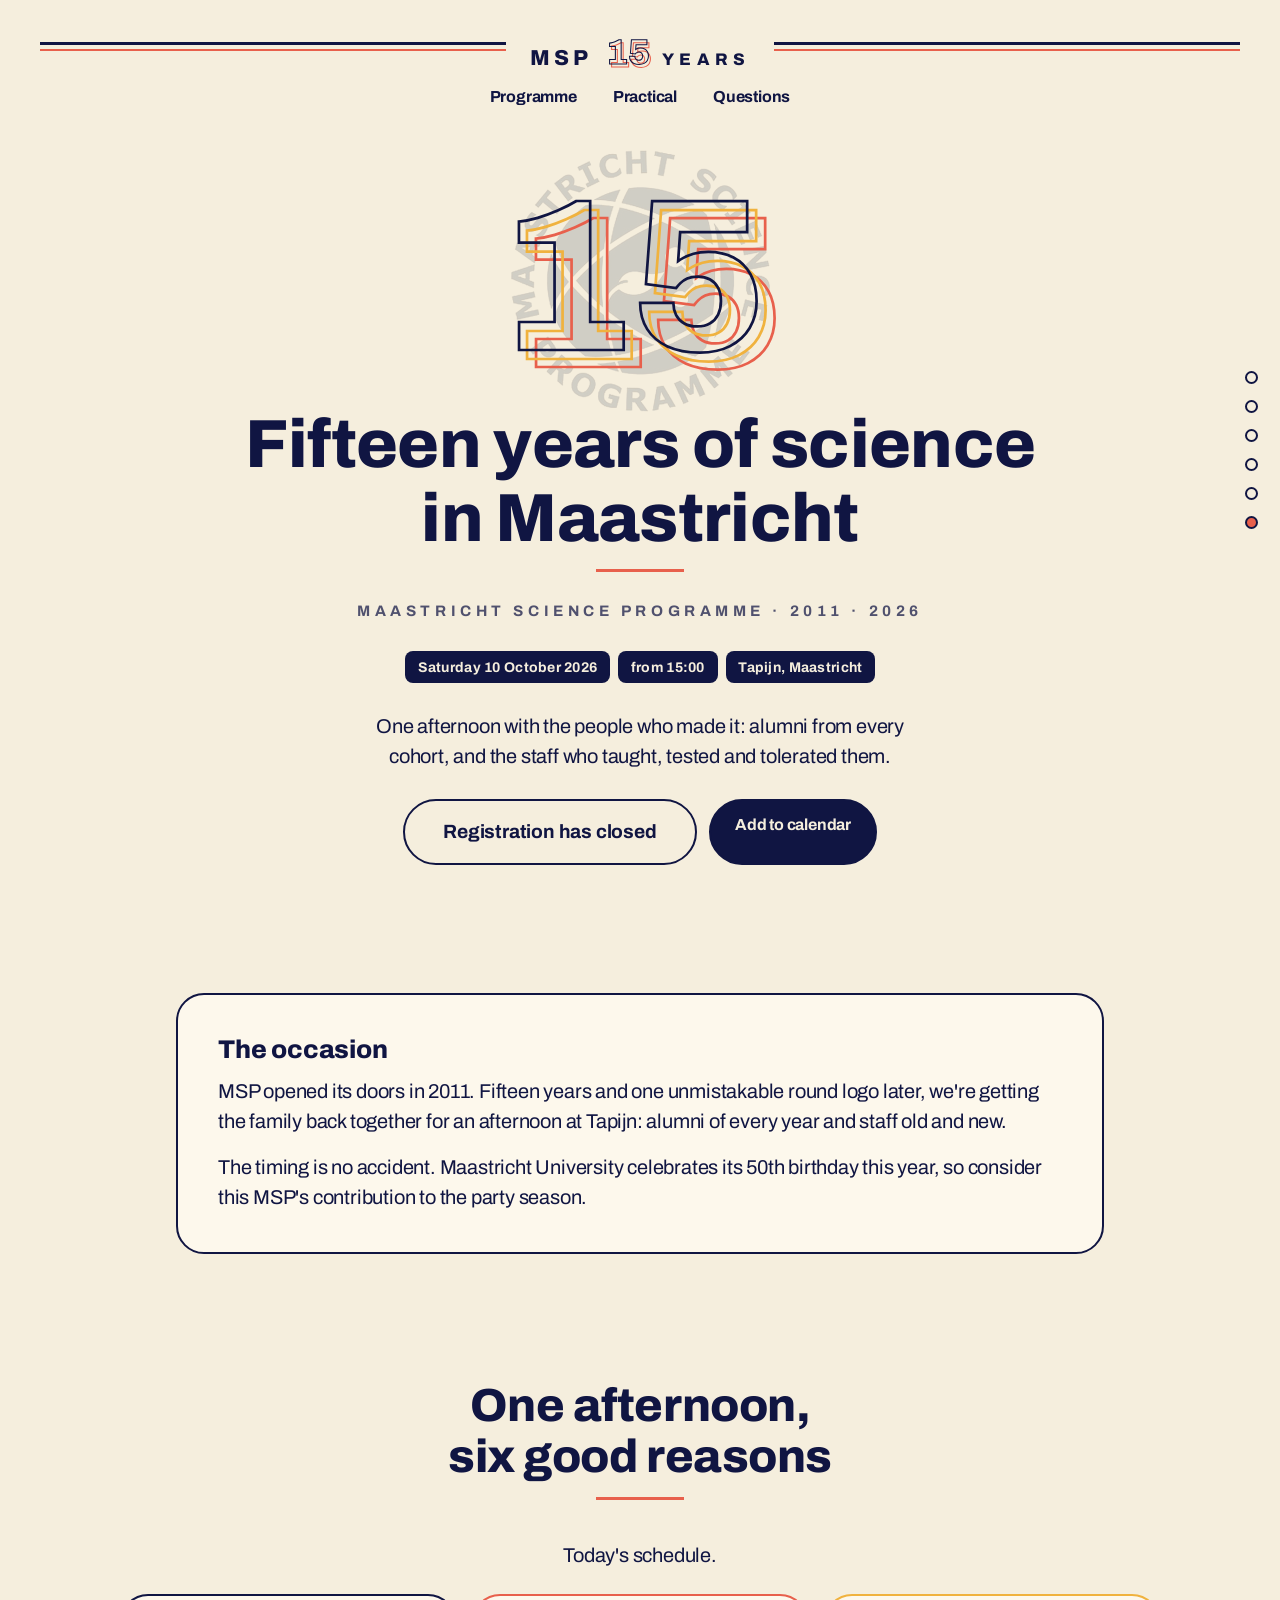
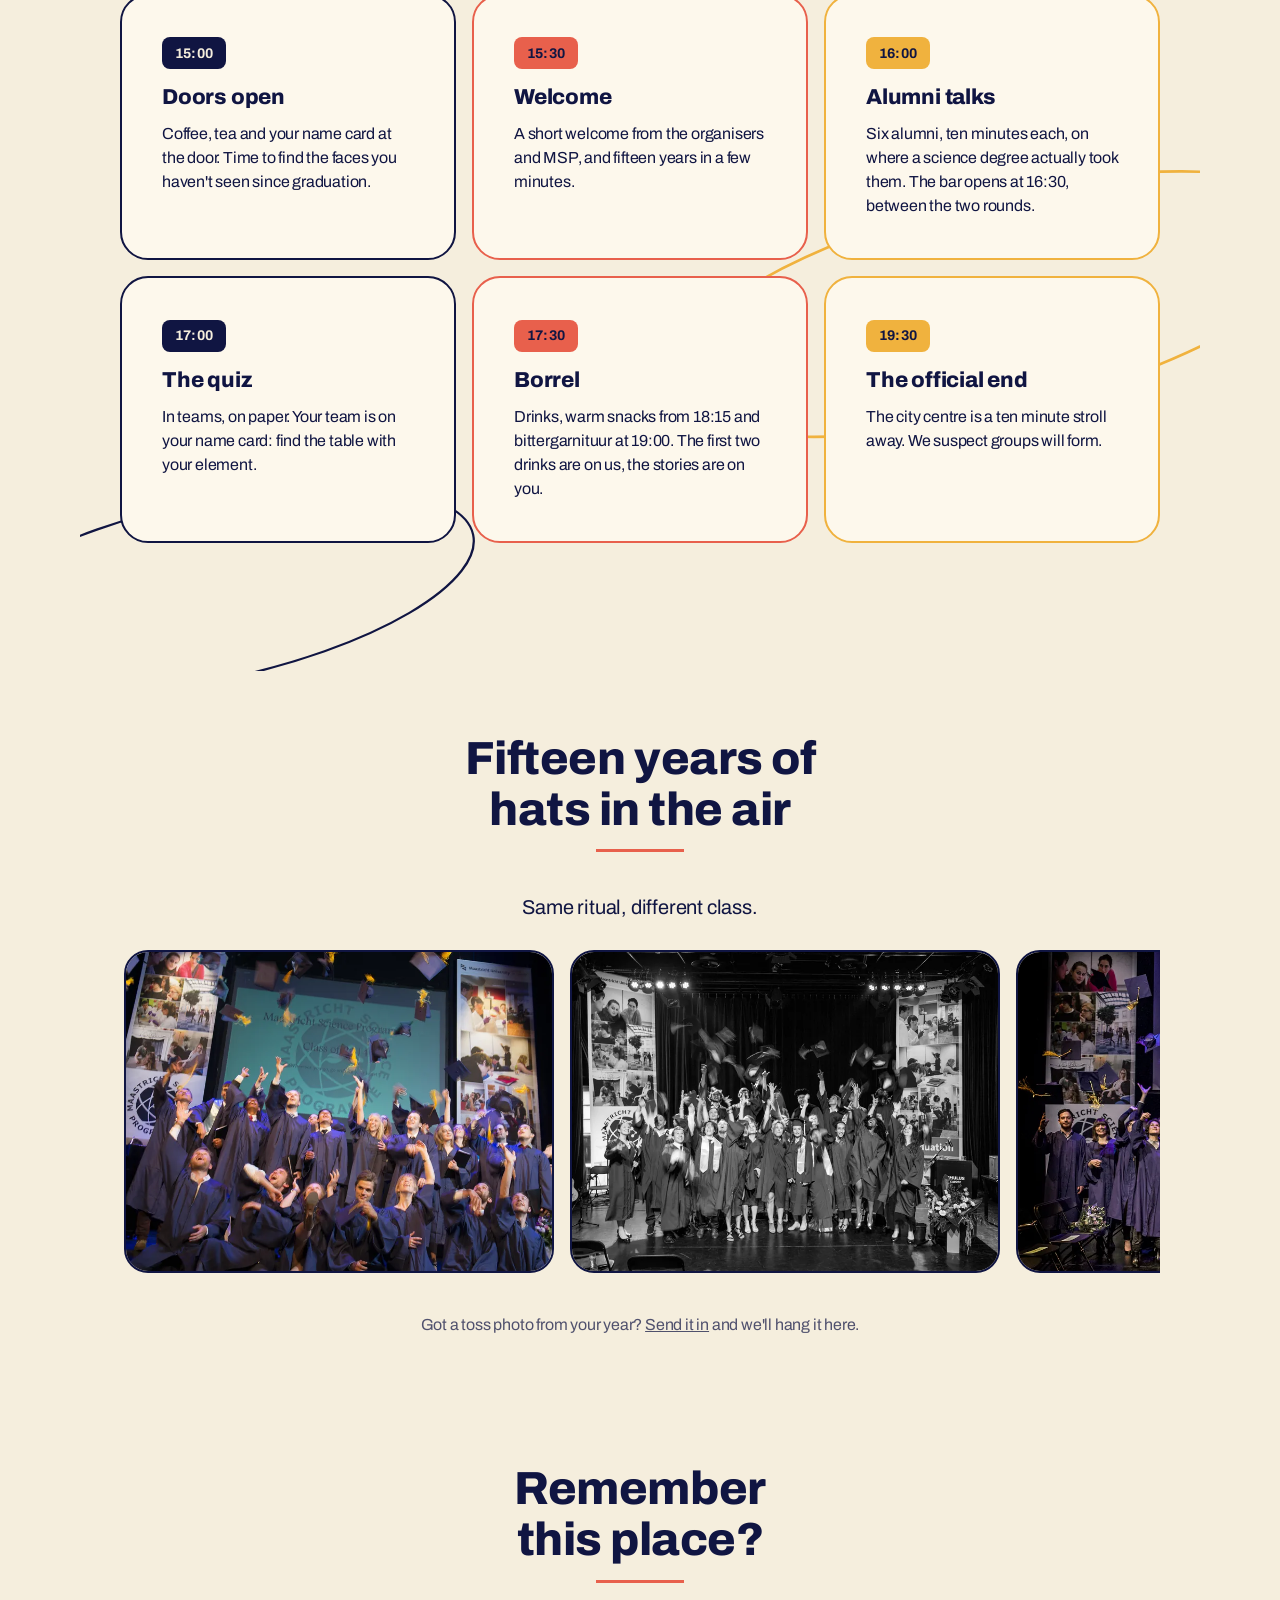
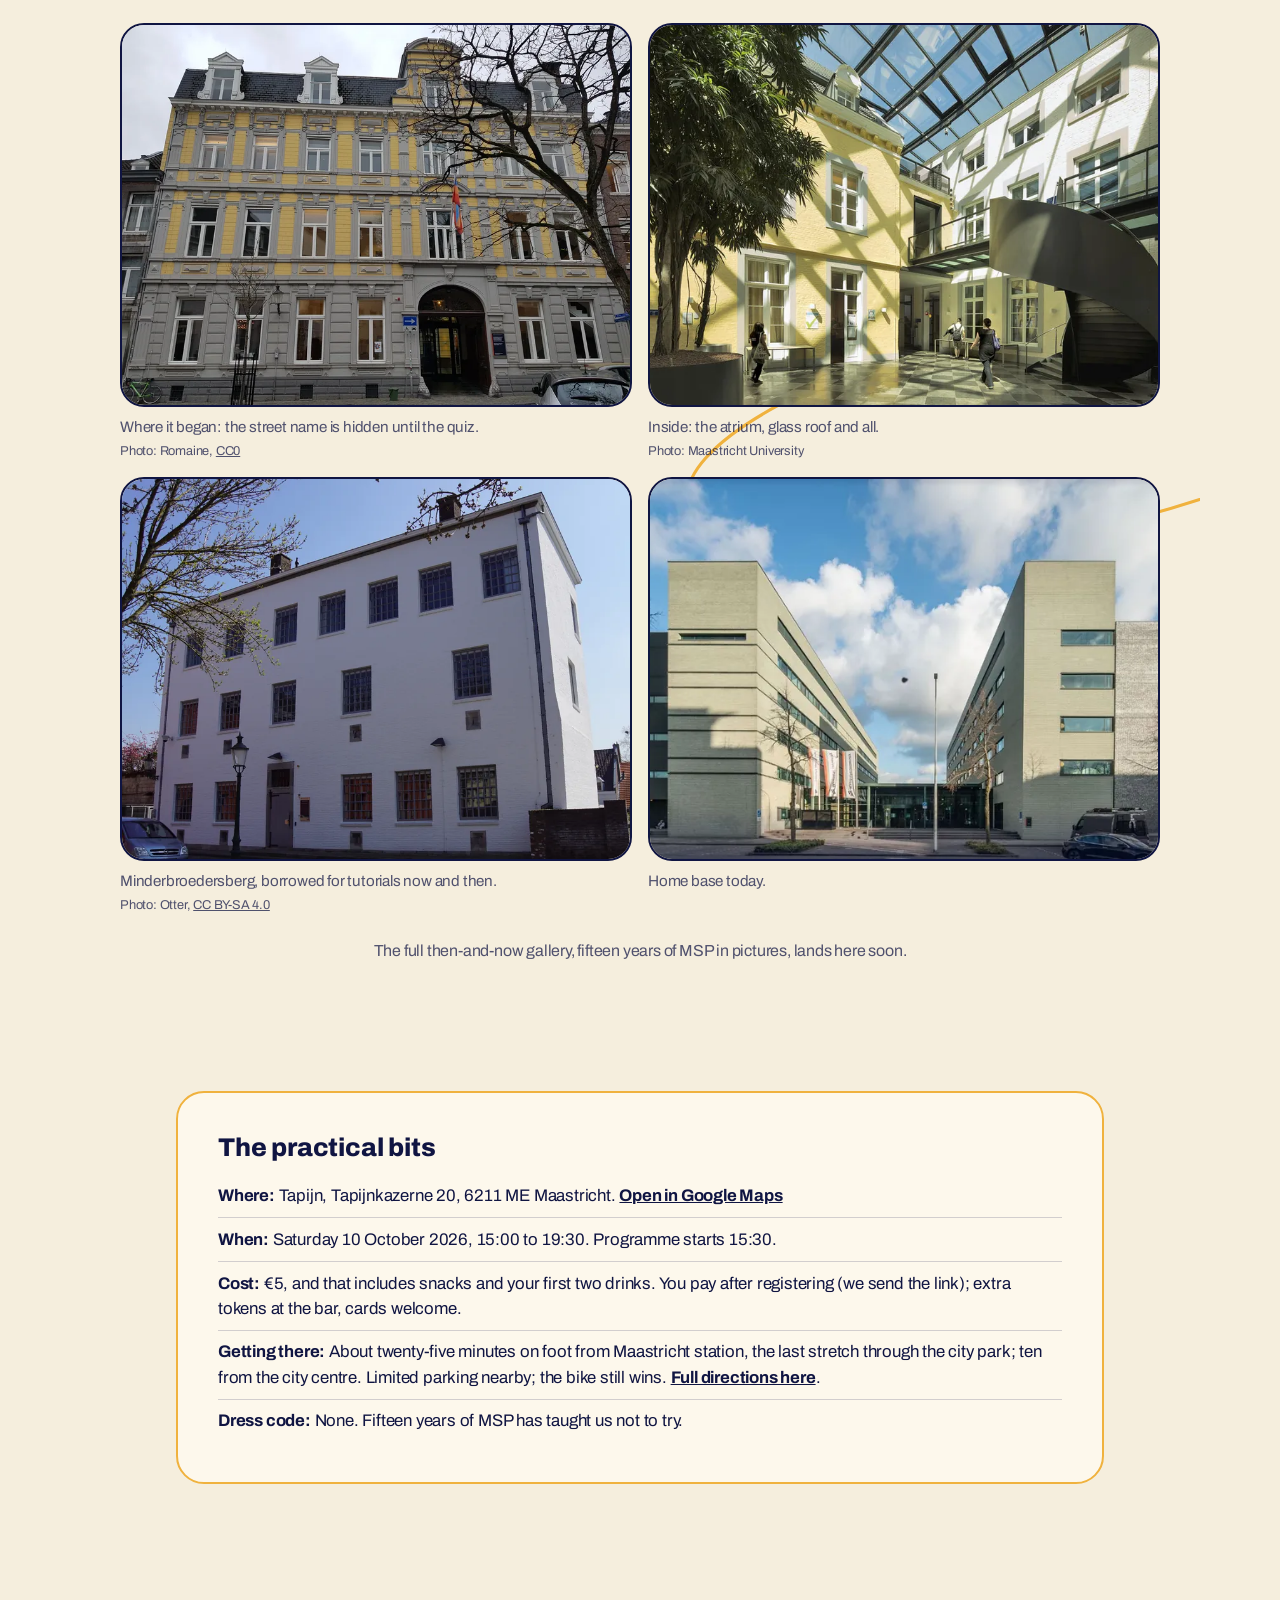
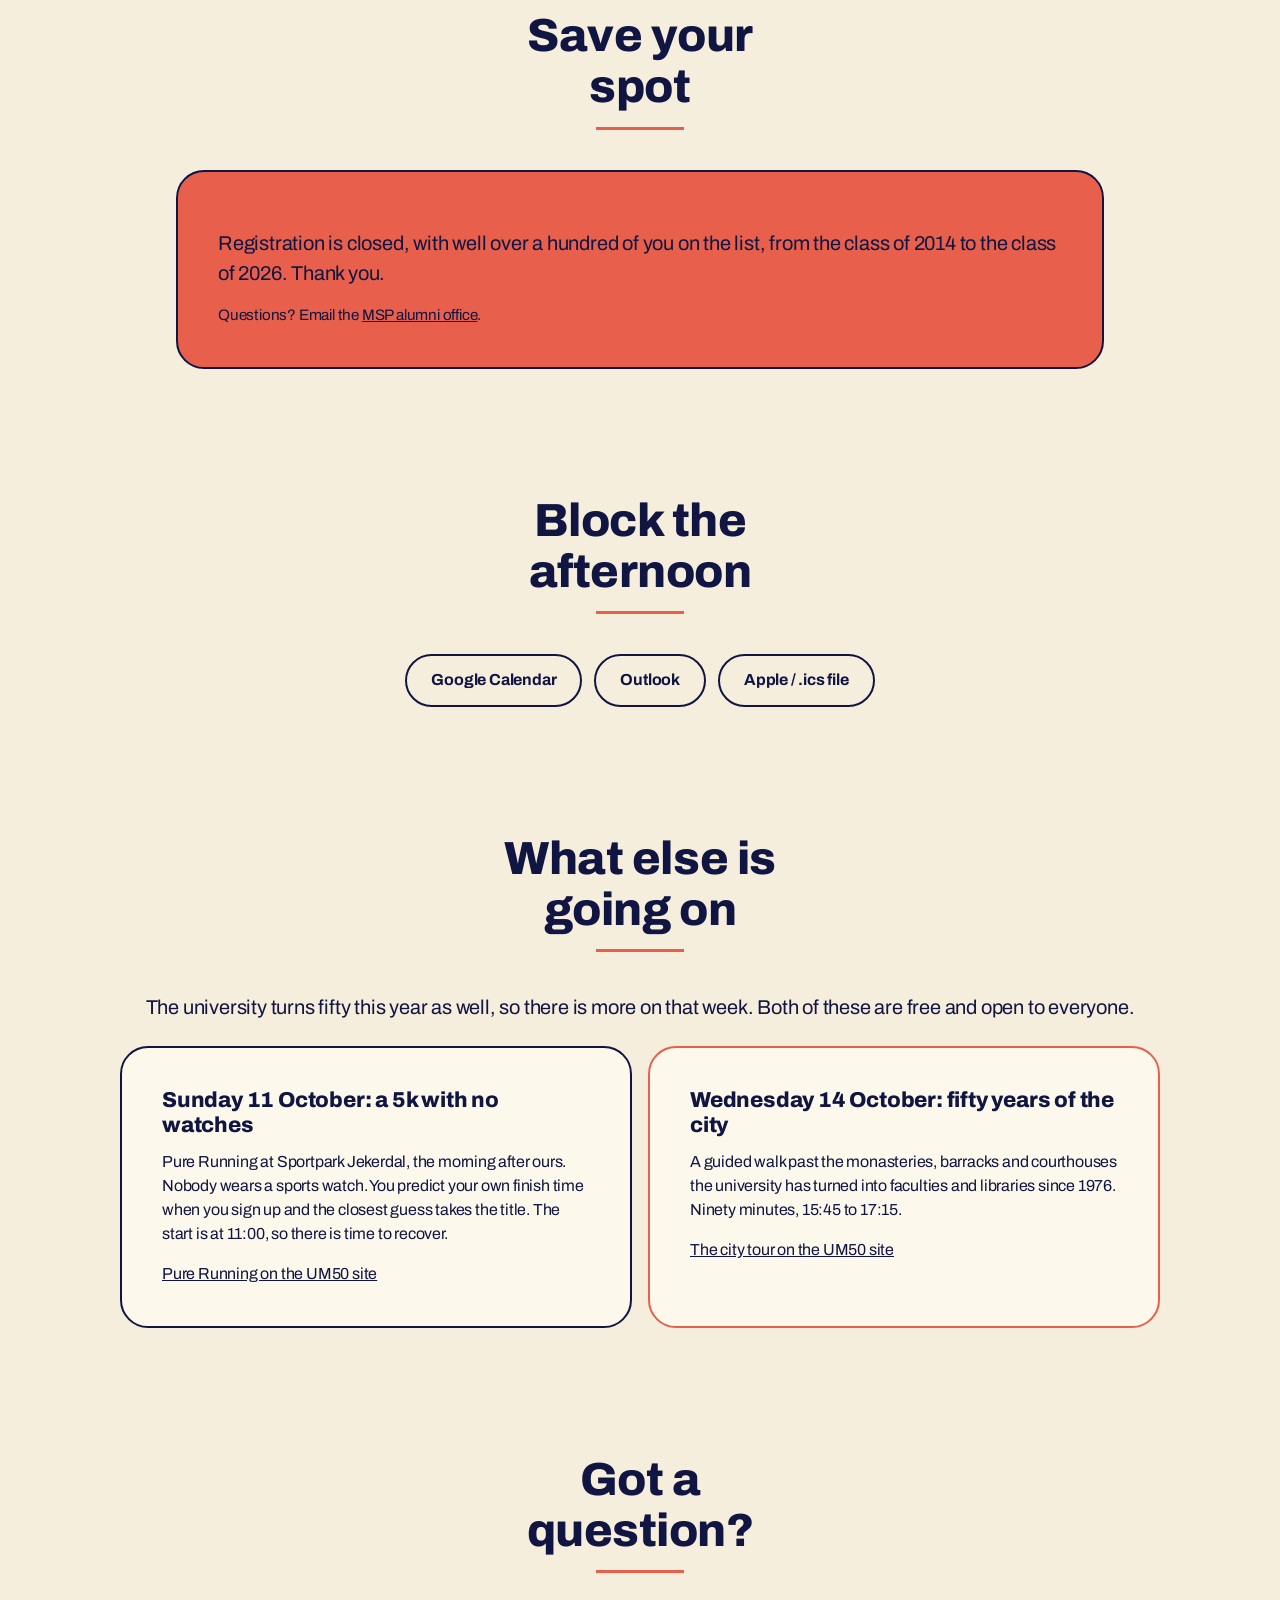
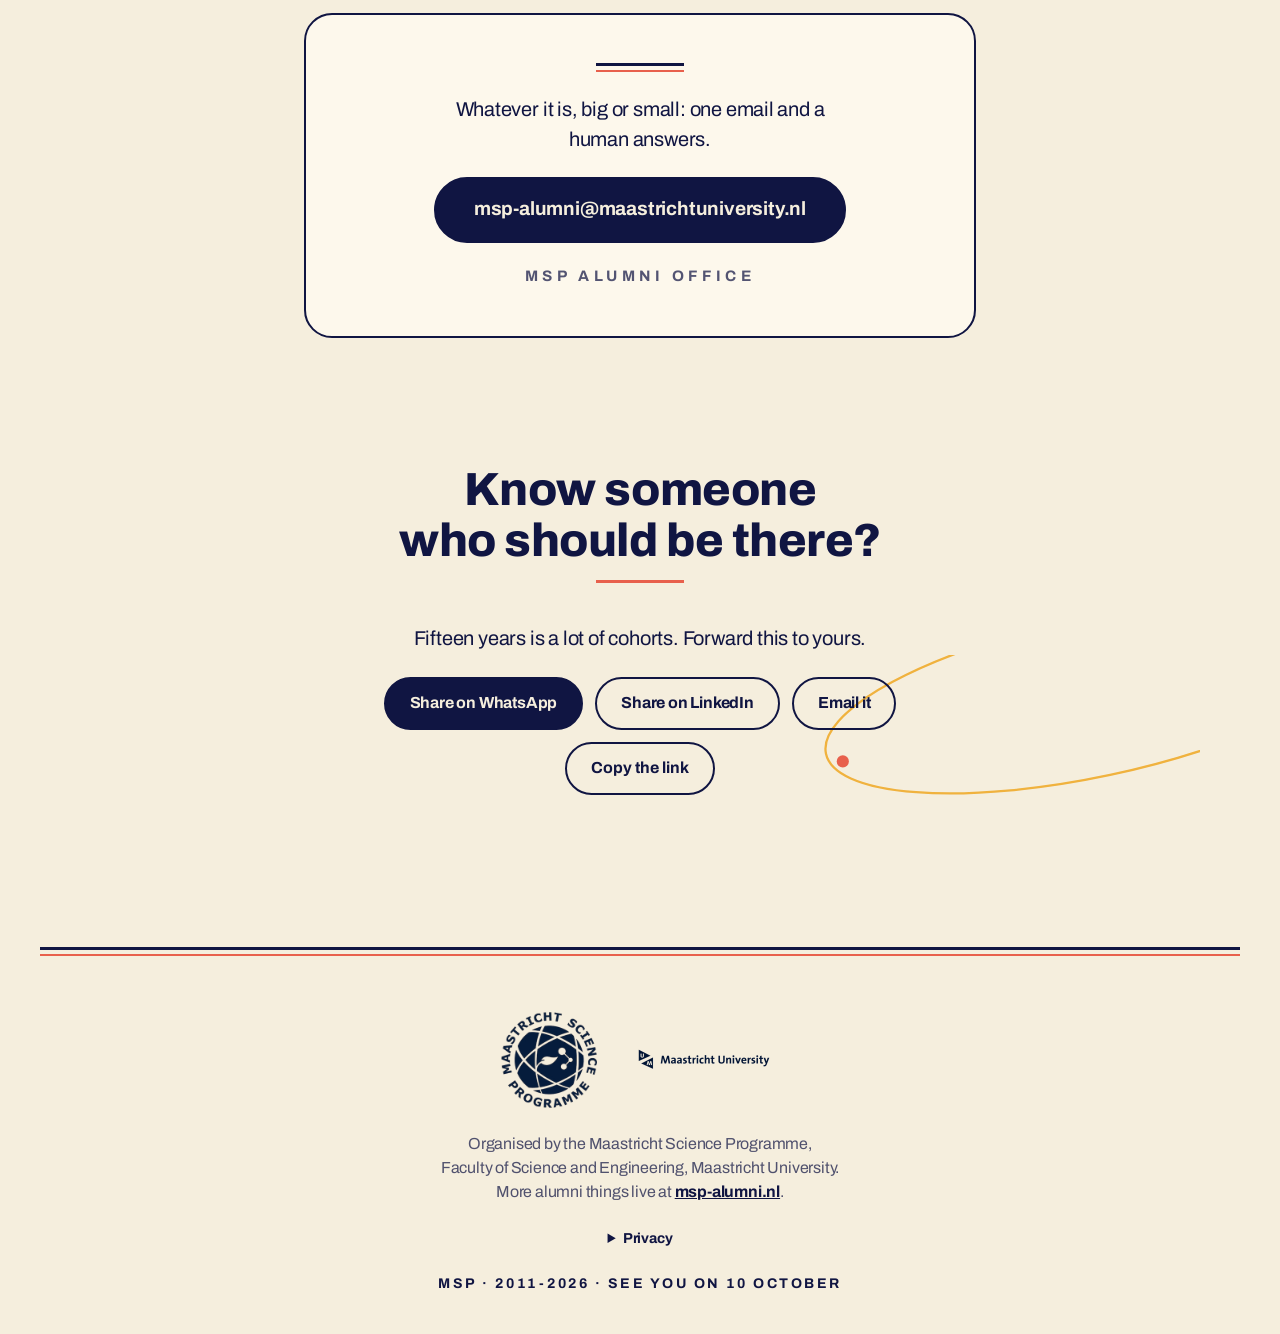
==== commit cd77cc21: "Programme on the homepage matches the day plan: welcome 15:30, talks 16:00 (bar 16:30), quiz 17:00, " ====
--- a/index.html
+++ b/index.html
@@ -122,32 +122,32 @@
         <span class="line-serif">One afternoon,</span>
         <span class="line-sans">six good reasons</span>
       </h2>
-      <p class="section-intro">A provisional schedule. The shape is set, the minutes may wander.</p>
+      <p class="section-intro">Today's schedule.</p>
       <div class="prog-grid">
         <article class="card reveal">
           <span class="chip chip-dark">15:00</span>
           <h3>Doors open</h3>
-          <p>Coffee and time to find the faces you haven't seen since graduation.</p>
+          <p>Coffee, tea and your name card at the door. Time to find the faces you haven't seen since graduation.</p>
         </article>
         <article class="card card--red reveal">
           <span class="chip chip-dark">15:30</span>
           <h3>Welcome</h3>
-          <p>A short hello and what MSP has been up to lately. Ten minutes, we promise.</p>
+          <p>A short welcome from the organisers and MSP, and fifteen years in a few minutes.</p>
         </article>
         <article class="card card--green reveal">
-          <span class="chip chip-dark">15:45</span>
+          <span class="chip chip-dark">16:00</span>
           <h3>Alumni talks</h3>
-          <p>Where a science degree actually takes you. Names on this page soon.</p>
+          <p>Six alumni, ten minutes each, on where a science degree actually took them. The bar opens at 16:30, between the two rounds.</p>
         </article>
         <article class="card reveal">
-          <span class="chip chip-dark">16:35</span>
+          <span class="chip chip-dark">17:00</span>
           <h3>The quiz</h3>
-          <p>Settling once and for all which cohort was paying attention.</p>
+          <p>In teams, on paper. Your team is on your name card: find the table with your element.</p>
         </article>
         <article class="card card--red reveal">
-          <span class="chip chip-dark">17:15</span>
+          <span class="chip chip-dark">17:30</span>
           <h3>Borrel</h3>
-          <p>Drinks and snacks. The first two drinks are on us, the stories are on you.</p>
+          <p>Drinks, warm snacks from 18:15 and bittergarnituur at 19:00. The first two drinks are on us, the stories are on you.</p>
         </article>
         <article class="card card--green reveal">
           <span class="chip chip-dark">19:30</span>
